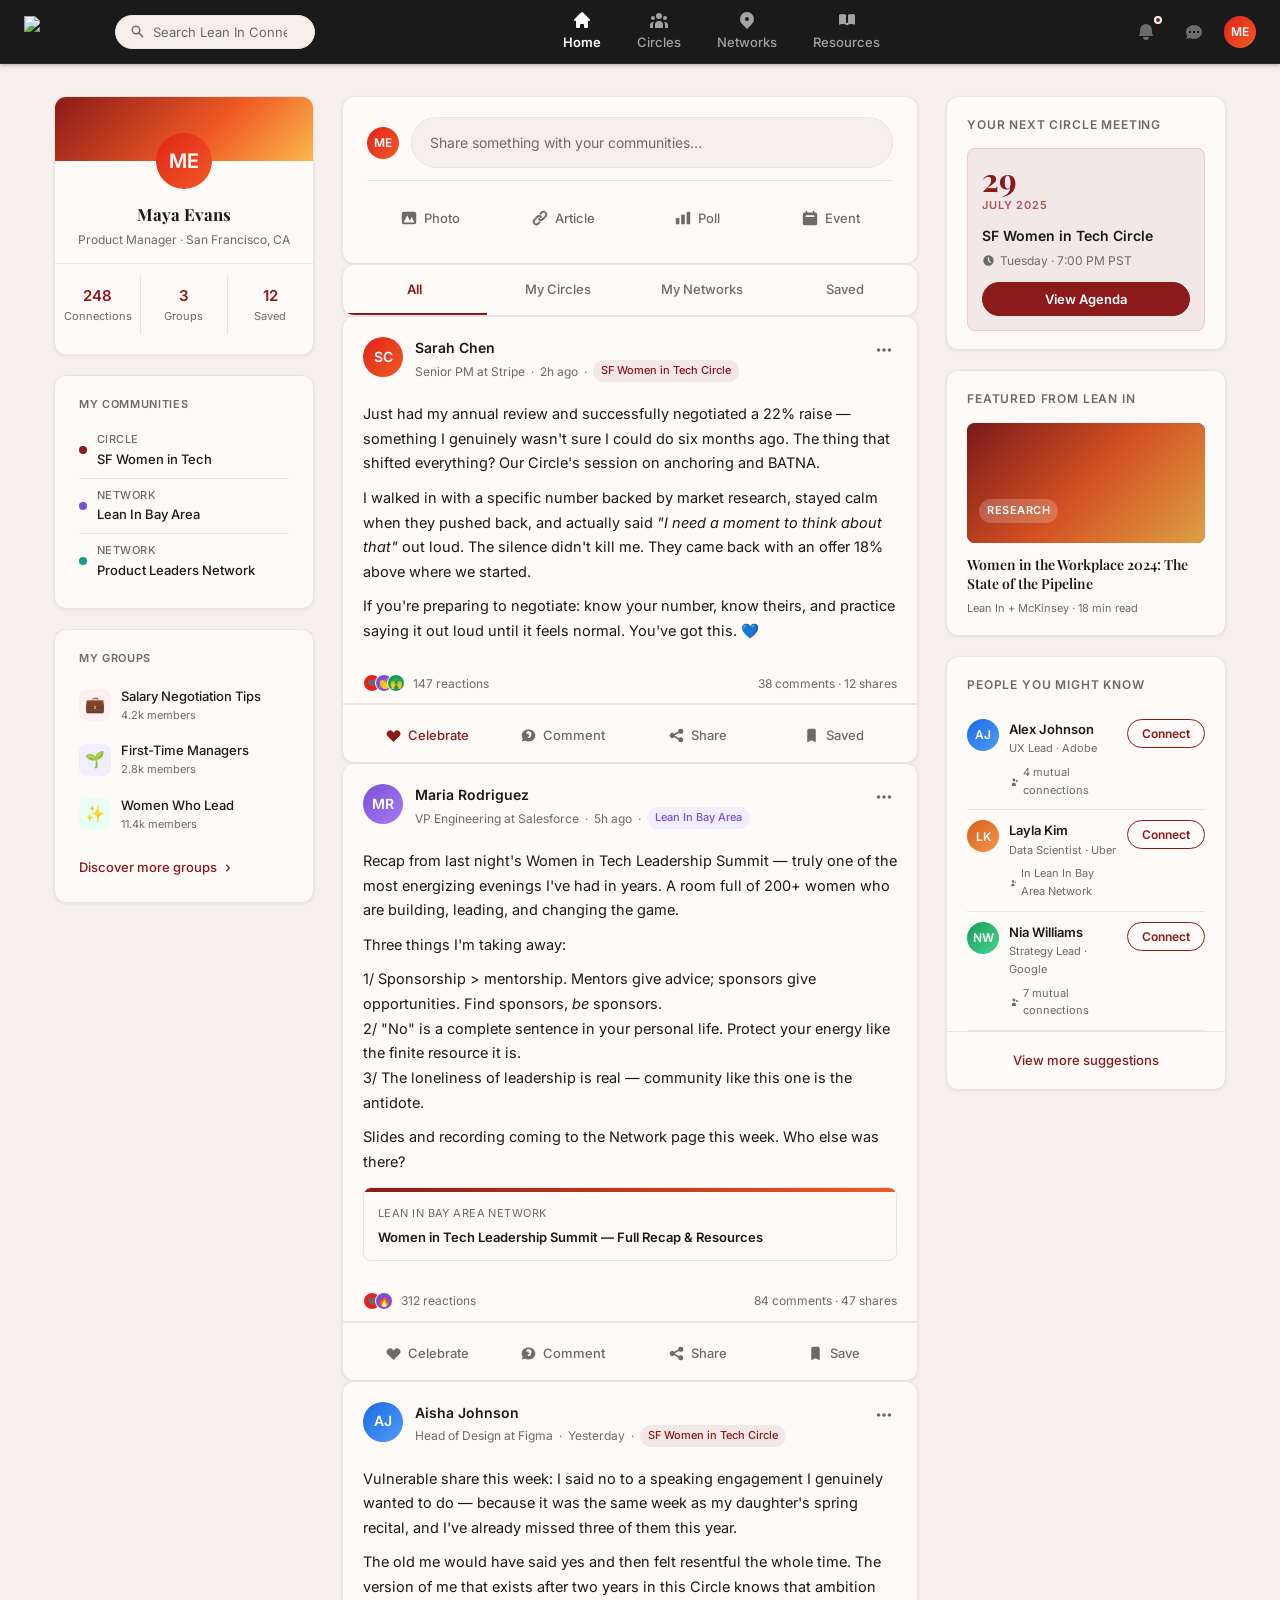
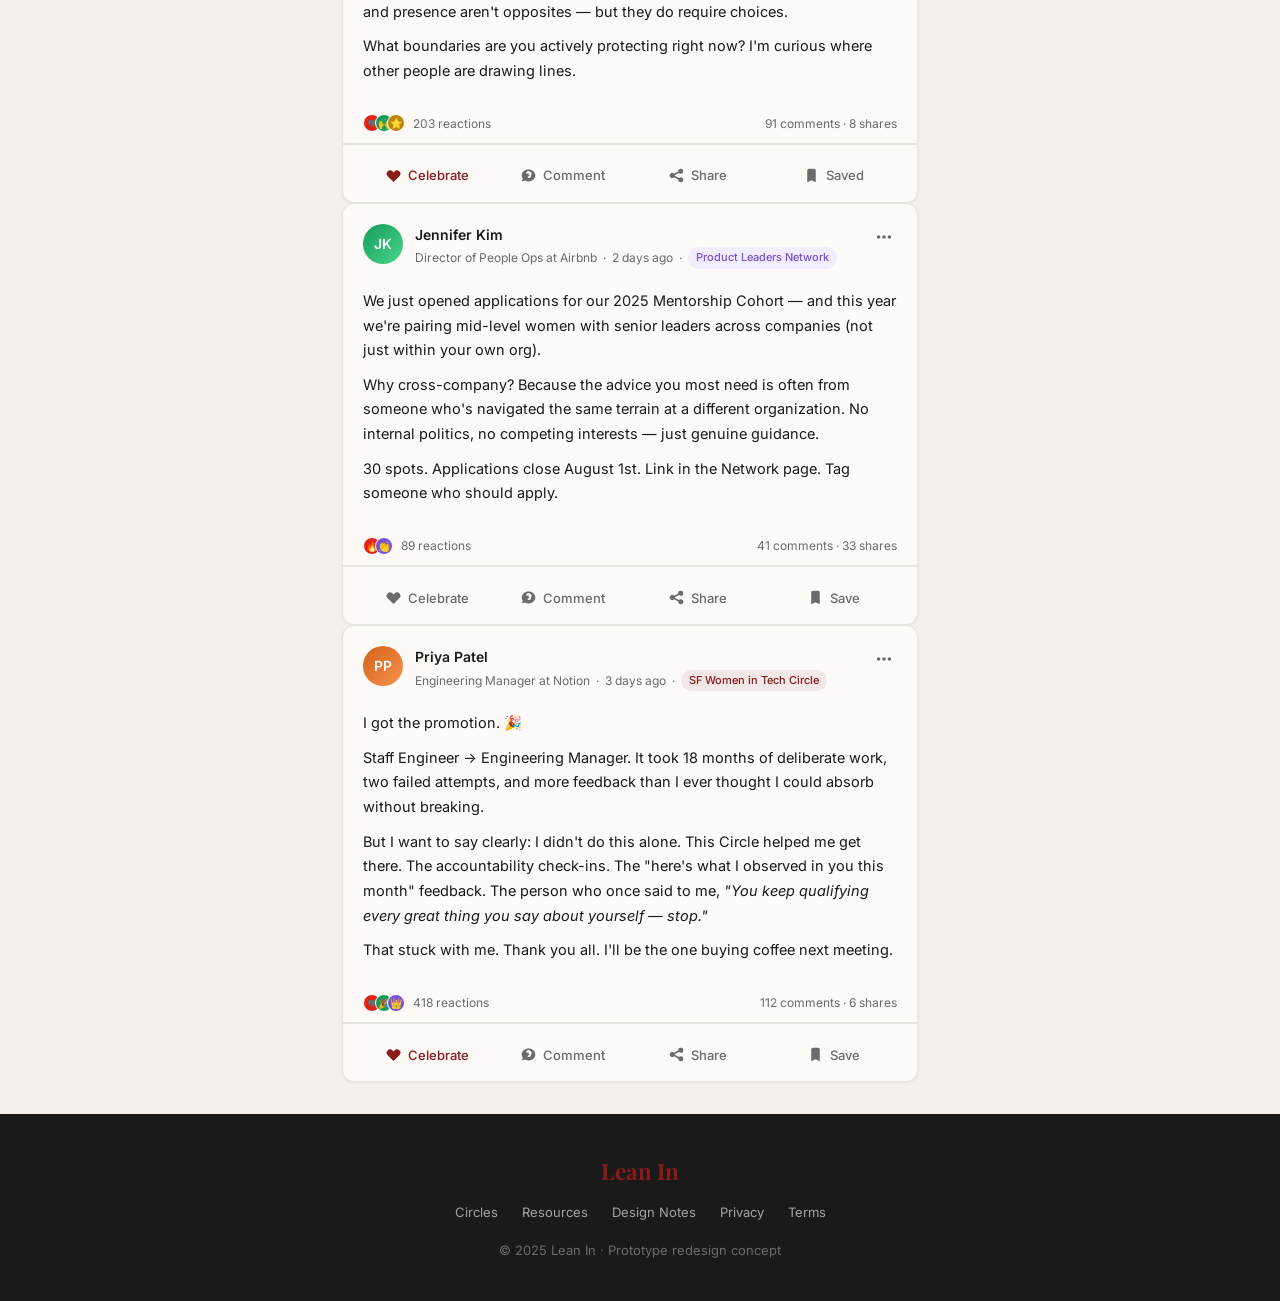
==== index.html @ f6fe740d "home feed, explore, resources, rationale pages" ====
<!DOCTYPE html>
<html lang="en">
<head>
  <meta charset="UTF-8">
  <meta name="viewport" content="width=device-width, initial-scale=1.0">
  <title>Home — Lean In Connect</title>
  <link rel="stylesheet" href="style.css">
</head>
<body>

<!-- ── Top Nav ── -->
<nav class="topnav" role="navigation" aria-label="Main navigation">
  <a href="index.html" class="nav-logo" aria-label="Lean In Connect home"><img src="logo-lean_in.png" alt="Lean In" style="height: 32px;"></a>

  <div class="nav-search" role="search">
    <svg aria-hidden="true" xmlns="http://www.w3.org/2000/svg" viewBox="0 0 20 20" fill="currentColor">
      <path fill-rule="evenodd" d="M8 4a4 4 0 100 8 4 4 0 000-8zM2 8a6 6 0 1110.89 3.476l4.817 4.817a1 1 0 01-1.414 1.414l-4.816-4.816A6 6 0 012 8z" clip-rule="evenodd"/>
    </svg>
    <input type="search" placeholder="Search Lean In Connect…" aria-label="Search">
  </div>

  <nav class="nav-links" aria-label="Primary">
    <a href="index.html" class="nav-link active" aria-current="page">
      <svg xmlns="http://www.w3.org/2000/svg" viewBox="0 0 20 20" fill="currentColor" aria-hidden="true">
        <path d="M10.707 2.293a1 1 0 00-1.414 0l-7 7a1 1 0 001.414 1.414L4 10.414V17a1 1 0 001 1h2a1 1 0 001-1v-2a1 1 0 011-1h2a1 1 0 011 1v2a1 1 0 001 1h2a1 1 0 001-1v-6.586l.293.293a1 1 0 001.414-1.414l-7-7z"/>
      </svg>
      Home
    </a>
    <a href="circles.html" class="nav-link">
      <svg xmlns="http://www.w3.org/2000/svg" viewBox="0 0 20 20" fill="currentColor" aria-hidden="true">
        <path d="M13 6a3 3 0 11-6 0 3 3 0 016 0zM18 8a2 2 0 11-4 0 2 2 0 014 0zM14 15a4 4 0 00-8 0v3h8v-3zM6 8a2 2 0 11-4 0 2 2 0 014 0zM16 18v-3a5.972 5.972 0 00-.75-2.906A3.005 3.005 0 0119 15v3h-3zM4.75 12.094A5.973 5.973 0 004 15v3H1v-3a3 3 0 013.75-2.906z"/>
      </svg>
      Circles
    </a>
    <a href="networks.html" class="nav-link">
      <svg xmlns="http://www.w3.org/2000/svg" viewBox="0 0 20 20" fill="currentColor" aria-hidden="true">
        <path fill-rule="evenodd" d="M5.05 4.05a7 7 0 119.9 9.9L10 18.9l-4.95-4.95a7 7 0 010-9.9zM10 11a2 2 0 100-4 2 2 0 000 4z" clip-rule="evenodd"/>
      </svg>
      Networks
    </a>
    <a href="resources.html" class="nav-link">
      <svg xmlns="http://www.w3.org/2000/svg" viewBox="0 0 20 20" fill="currentColor" aria-hidden="true">
        <path d="M9 4.804A7.968 7.968 0 005.5 4c-1.255 0-2.443.29-3.5.804v10A7.969 7.969 0 015.5 14c1.669 0 3.218.51 4.5 1.385A7.962 7.962 0 0114.5 14c1.255 0 2.443.29 3.5.804v-10A7.968 7.968 0 0014.5 4c-1.255 0-2.443.29-3.5.804V12a1 1 0 11-2 0V4.804z"/>
      </svg>
      Resources
    </a>
  </nav>

  <div class="nav-right">
    <button class="nav-icon-btn" aria-label="Notifications (3 unread)">
      <svg xmlns="http://www.w3.org/2000/svg" viewBox="0 0 20 20" fill="currentColor" aria-hidden="true">
        <path d="M10 2a6 6 0 00-6 6v3.586l-.707.707A1 1 0 004 14h12a1 1 0 00.707-1.707L16 11.586V8a6 6 0 00-6-6zM10 18a3 3 0 01-3-3h6a3 3 0 01-3 3z"/>
      </svg>
      <span class="nav-badge" aria-hidden="true"></span>
    </button>
    <button class="nav-icon-btn" aria-label="Messages">
      <svg xmlns="http://www.w3.org/2000/svg" viewBox="0 0 20 20" fill="currentColor" aria-hidden="true">
        <path fill-rule="evenodd" d="M18 10c0 3.866-3.582 7-8 7a8.841 8.841 0 01-4.083-.98L2 17l1.338-3.123C2.493 12.767 2 11.434 2 10c0-3.866 3.582-7 8-7s8 3.134 8 7zM7 9H5v2h2V9zm8 0h-2v2h2V9zM9 9h2v2H9V9z" clip-rule="evenodd"/>
      </svg>
    </button>
    <div class="avatar sm a-me" role="img" aria-label="Your profile">ME</div>
  </div>
</nav>

<!-- ── Page Body ── -->
<div class="page-body">
  <div class="three-col">

    <!-- ── Left Sidebar ── -->
    <aside class="sidebar-left" aria-label="Profile and community">

      <!-- Profile Card -->
      <div class="card profile-card">
        <div class="profile-cover" aria-hidden="true"></div>
        <div class="profile-info">
          <div class="avatar-wrap">
            <div class="avatar lg a-me" role="img" aria-label="Your profile photo">ME</div>
          </div>
          <div class="profile-name">Maya Evans</div>
          <div class="profile-title">Product Manager · San Francisco, CA</div>
          <div class="profile-stats">
            <a href="#" class="profile-stat">
              <span class="stat-num">248</span>
              <span class="stat-label">Connections</span>
            </a>
            <a href="#" class="profile-stat">
              <span class="stat-num">3</span>
              <span class="stat-label">Groups</span>
            </a>
            <a href="#" class="profile-stat">
              <span class="stat-num">12</span>
              <span class="stat-label">Saved</span>
            </a>
          </div>
        </div>
      </div>

      <!-- Community Memberships -->
      <div class="card">
        <div class="membership-section">
          <div class="membership-label">My Communities</div>

          <a href="circles.html" class="membership-item">
            <div class="membership-dot dot-red"></div>
            <div class="membership-item-info">
              <div class="membership-item-type">Circle</div>
              <div class="membership-item-name">SF Women in Tech</div>
            </div>
          </a>

          <a href="networks.html" class="membership-item">
            <div class="membership-dot dot-purple"></div>
            <div class="membership-item-info">
              <div class="membership-item-type">Network</div>
              <div class="membership-item-name">Lean In Bay Area</div>
            </div>
          </a>

          <a href="networks.html" class="membership-item">
            <div class="membership-dot dot-teal"></div>
            <div class="membership-item-info">
              <div class="membership-item-type">Network</div>
              <div class="membership-item-name">Product Leaders Network</div>
            </div>
          </a>
        </div>
      </div>

      <!-- My Groups -->
      <div class="card">
        <div class="groups-section">
          <div class="membership-label">My Groups</div>

          <a href="#" class="group-item">
            <div class="group-icon" style="background: #FFF0EF;">💼</div>
            <div class="group-info">
              <div class="group-name">Salary Negotiation Tips</div>
              <div class="group-count">4.2k members</div>
            </div>
          </a>

          <a href="#" class="group-item">
            <div class="group-icon" style="background: #F0EEFF;">🌱</div>
            <div class="group-info">
              <div class="group-name">First-Time Managers</div>
              <div class="group-count">2.8k members</div>
            </div>
          </a>

          <a href="#" class="group-item">
            <div class="group-icon" style="background: #E8FFF6;">✨</div>
            <div class="group-info">
              <div class="group-name">Women Who Lead</div>
              <div class="group-count">11.4k members</div>
            </div>
          </a>

          <div style="margin-top: 12px;">
            <a href="#" class="sidebar-link">
              Discover more groups
              <svg xmlns="http://www.w3.org/2000/svg" width="14" height="14" viewBox="0 0 20 20" fill="currentColor" aria-hidden="true">
                <path fill-rule="evenodd" d="M7.293 14.707a1 1 0 010-1.414L10.586 10 7.293 6.707a1 1 0 011.414-1.414l4 4a1 1 0 010 1.414l-4 4a1 1 0 01-1.414 0z" clip-rule="evenodd"/>
              </svg>
            </a>
          </div>
        </div>
      </div>

    </aside>

    <!-- ── Main Feed ── -->
    <main id="main-content" aria-label="Your feed">

      <!-- Post Composer -->
      <div class="composer" role="region" aria-label="Create a post">
        <div class="composer-row">
          <div class="avatar sm a-me" aria-hidden="true">ME</div>
          <input
            class="composer-input"
            type="text"
            placeholder="Share something with your communities…"
            aria-label="Write a post"
          >
        </div>
        <div class="composer-actions" role="toolbar" aria-label="Post options">
          <button class="composer-action" aria-label="Add photo or video">
            <svg xmlns="http://www.w3.org/2000/svg" viewBox="0 0 20 20" fill="currentColor" aria-hidden="true">
              <path fill-rule="evenodd" d="M4 3a2 2 0 00-2 2v10a2 2 0 002 2h12a2 2 0 002-2V5a2 2 0 00-2-2H4zm12 12H4l4-8 3 6 2-4 3 6z" clip-rule="evenodd"/>
            </svg>
            Photo
          </button>
          <button class="composer-action" aria-label="Add a link or article">
            <svg xmlns="http://www.w3.org/2000/svg" viewBox="0 0 20 20" fill="currentColor" aria-hidden="true">
              <path fill-rule="evenodd" d="M12.586 4.586a2 2 0 112.828 2.828l-3 3a2 2 0 01-2.828 0 1 1 0 00-1.414 1.414 4 4 0 005.656 0l3-3a4 4 0 00-5.656-5.656l-1.5 1.5a1 1 0 101.414 1.414l1.5-1.5zm-5 5a2 2 0 012.828 0 1 1 0 101.414-1.414 4 4 0 00-5.656 0l-3 3a4 4 0 105.656 5.656l1.5-1.5a1 1 0 10-1.414-1.414l-1.5 1.5a2 2 0 11-2.828-2.828l3-3z" clip-rule="evenodd"/>
            </svg>
            Article
          </button>
          <button class="composer-action" aria-label="Create a poll">
            <svg xmlns="http://www.w3.org/2000/svg" viewBox="0 0 20 20" fill="currentColor" aria-hidden="true">
              <path d="M2 11a1 1 0 011-1h2a1 1 0 011 1v5a1 1 0 01-1 1H3a1 1 0 01-1-1v-5zM8 7a1 1 0 011-1h2a1 1 0 011 1v9a1 1 0 01-1 1H9a1 1 0 01-1-1V7zM14 4a1 1 0 011-1h2a1 1 0 011 1v12a1 1 0 01-1 1h-2a1 1 0 01-1-1V4z"/>
            </svg>
            Poll
          </button>
          <button class="composer-action" aria-label="Share an event">
            <svg xmlns="http://www.w3.org/2000/svg" viewBox="0 0 20 20" fill="currentColor" aria-hidden="true">
              <path fill-rule="evenodd" d="M6 2a1 1 0 00-1 1v1H4a2 2 0 00-2 2v10a2 2 0 002 2h12a2 2 0 002-2V6a2 2 0 00-2-2h-1V3a1 1 0 10-2 0v1H7V3a1 1 0 00-1-1zm0 5a1 1 0 000 2h8a1 1 0 100-2H6z" clip-rule="evenodd"/>
            </svg>
            Event
          </button>
        </div>
      </div>

      <!-- Feed Filter Tabs -->
      <div class="feed-tabs" role="tablist" aria-label="Filter posts">
        <button class="feed-tab active" role="tab" aria-selected="true"  data-filter="all">All</button>
        <button class="feed-tab"        role="tab" aria-selected="false" data-filter="circles">My Circles</button>
        <button class="feed-tab"        role="tab" aria-selected="false" data-filter="networks">My Networks</button>
        <button class="feed-tab"        role="tab" aria-selected="false" data-filter="saved">Saved</button>
      </div>

      <!-- Post 1 — Circles, Saved -->
      <article class="post-card" data-category="circles" data-saved="true" role="article">
        <div class="post-header">
          <div class="avatar a-sc" role="img" aria-label="Sarah Chen's profile photo">SC</div>
          <div class="post-author">
            <a href="#" class="post-author-name">Sarah Chen</a>
            <div class="post-meta">
              <span>Senior PM at Stripe</span>
              <span aria-hidden="true">·</span>
              <span>2h ago</span>
              <span aria-hidden="true">·</span>
              <span class="post-badge badge-circle">SF Women in Tech Circle</span>
            </div>
          </div>
          <button class="post-more" aria-label="More options for this post">
            <svg xmlns="http://www.w3.org/2000/svg" width="18" height="18" viewBox="0 0 20 20" fill="currentColor" aria-hidden="true">
              <path d="M6 10a2 2 0 11-4 0 2 2 0 014 0zM12 10a2 2 0 11-4 0 2 2 0 014 0zM16 12a2 2 0 100-4 2 2 0 000 4z"/>
            </svg>
          </button>
        </div>

        <div class="post-body">
          <p>Just had my annual review and successfully negotiated a 22% raise — something I genuinely wasn't sure I could do six months ago. The thing that shifted everything? Our Circle's session on anchoring and BATNA.</p>
          <p>I walked in with a specific number backed by market research, stayed calm when they pushed back, and actually said <em>"I need a moment to think about that"</em> out loud. The silence didn't kill me. They came back with an offer 18% above where we started.</p>
          <p>If you're preparing to negotiate: know your number, know theirs, and practice saying it out loud until it feels normal. You've got this. 💙</p>
        </div>

        <div class="post-stats">
          <div style="display:flex; align-items:center; gap:8px;">
            <div class="like-faces" aria-hidden="true">
              <div class="like-face" style="background:#E2231A;">❤️</div>
              <div class="like-face" style="background:#7B4FD4;">👏</div>
              <div class="like-face" style="background:#169C5A;">🙌</div>
            </div>
            <span>147 reactions</span>
          </div>
          <span>38 comments · 12 shares</span>
        </div>
        <div class="post-actions" role="group" aria-label="Post actions">
          <button class="post-action liked" aria-label="Unlike this post (currently liked)">
            <svg xmlns="http://www.w3.org/2000/svg" viewBox="0 0 20 20" fill="currentColor" aria-hidden="true">
              <path fill-rule="evenodd" d="M3.172 5.172a4 4 0 015.656 0L10 6.343l1.172-1.171a4 4 0 115.656 5.656L10 17.657l-6.828-6.829a4 4 0 010-5.656z" clip-rule="evenodd"/>
            </svg>
            Celebrate
          </button>
          <button class="post-action" aria-label="Comment on this post">
            <svg xmlns="http://www.w3.org/2000/svg" viewBox="0 0 20 20" fill="currentColor" aria-hidden="true">
              <path fill-rule="evenodd" d="M18 10c0 3.866-3.582 7-8 7a8.841 8.841 0 01-4.083-.98L2 17l1.338-3.123C2.493 12.767 2 11.434 2 10c0-3.866 3.582-7 8-7s8 3.134 8 7zm-8-3a1 1 0 00-.867.5 1 1 0 11-1.731-1A3 3 0 0113 10a3 3 0 01-3 3 1 1 0 110-2 1 1 0 000-2z" clip-rule="evenodd"/>
            </svg>
            Comment
          </button>
          <button class="post-action" aria-label="Repost or share this post">
            <svg xmlns="http://www.w3.org/2000/svg" viewBox="0 0 20 20" fill="currentColor" aria-hidden="true">
              <path d="M15 8a3 3 0 10-2.977-2.63l-4.94 2.47a3 3 0 100 4.319l4.94 2.47a3 3 0 10.895-1.789l-4.94-2.47a3.027 3.027 0 000-.74l4.94-2.47C13.456 7.68 14.19 8 15 8z"/>
            </svg>
            Share
          </button>
          <button class="post-action" aria-label="Save this post">
            <svg xmlns="http://www.w3.org/2000/svg" viewBox="0 0 20 20" fill="currentColor" aria-hidden="true">
              <path d="M5 4a2 2 0 012-2h6a2 2 0 012 2v14l-5-2.5L5 18V4z"/>
            </svg>
            Saved
          </button>
        </div>
      </article>

      <!-- Post 2 — Networks -->
      <article class="post-card" data-category="networks" data-saved="false" role="article">
        <div class="post-header">
          <div class="avatar a-mr" role="img" aria-label="Maria Rodriguez's profile photo">MR</div>
          <div class="post-author">
            <a href="#" class="post-author-name">Maria Rodriguez</a>
            <div class="post-meta">
              <span>VP Engineering at Salesforce</span>
              <span aria-hidden="true">·</span>
              <span>5h ago</span>
              <span aria-hidden="true">·</span>
              <span class="post-badge badge-network">Lean In Bay Area</span>
            </div>
          </div>
          <button class="post-more" aria-label="More options">
            <svg xmlns="http://www.w3.org/2000/svg" width="18" height="18" viewBox="0 0 20 20" fill="currentColor" aria-hidden="true">
              <path d="M6 10a2 2 0 11-4 0 2 2 0 014 0zM12 10a2 2 0 11-4 0 2 2 0 014 0zM16 12a2 2 0 100-4 2 2 0 000 4z"/>
            </svg>
          </button>
        </div>

        <div class="post-body">
          <p>Recap from last night's Women in Tech Leadership Summit — truly one of the most energizing evenings I've had in years. A room full of 200+ women who are building, leading, and changing the game.</p>
          <p>Three things I'm taking away:</p>
          <p>1/ Sponsorship &gt; mentorship. Mentors give advice; sponsors give opportunities. Find sponsors, <em>be</em> sponsors.<br>
          2/ "No" is a complete sentence in your personal life. Protect your energy like the finite resource it is.<br>
          3/ The loneliness of leadership is real — community like this one is the antidote.</p>
          <p>Slides and recording coming to the Network page this week. Who else was there?</p>

          <div class="post-link-preview">
            <div class="post-link-preview-bar"></div>
            <div class="post-link-preview-content">
              <div class="post-link-preview-source">Lean In Bay Area Network</div>
              <div class="post-link-preview-title">Women in Tech Leadership Summit — Full Recap & Resources</div>
            </div>
          </div>
        </div>

        <div class="post-stats">
          <div style="display:flex; align-items:center; gap:8px;">
            <div class="like-faces" aria-hidden="true">
              <div class="like-face" style="background:#E2231A;">❤️</div>
              <div class="like-face" style="background:#7B4FD4;">🔥</div>
            </div>
            <span>312 reactions</span>
          </div>
          <span>84 comments · 47 shares</span>
        </div>
        <div class="post-actions" role="group" aria-label="Post actions">
          <button class="post-action" aria-label="React to this post">
            <svg xmlns="http://www.w3.org/2000/svg" viewBox="0 0 20 20" fill="currentColor" aria-hidden="true">
              <path fill-rule="evenodd" d="M3.172 5.172a4 4 0 015.656 0L10 6.343l1.172-1.171a4 4 0 115.656 5.656L10 17.657l-6.828-6.829a4 4 0 010-5.656z" clip-rule="evenodd"/>
            </svg>
            Celebrate
          </button>
          <button class="post-action" aria-label="Comment">
            <svg xmlns="http://www.w3.org/2000/svg" viewBox="0 0 20 20" fill="currentColor" aria-hidden="true">
              <path fill-rule="evenodd" d="M18 10c0 3.866-3.582 7-8 7a8.841 8.841 0 01-4.083-.98L2 17l1.338-3.123C2.493 12.767 2 11.434 2 10c0-3.866 3.582-7 8-7s8 3.134 8 7zm-8-3a1 1 0 00-.867.5 1 1 0 11-1.731-1A3 3 0 0113 10a3 3 0 01-3 3 1 1 0 110-2 1 1 0 000-2z" clip-rule="evenodd"/>
            </svg>
            Comment
          </button>
          <button class="post-action" aria-label="Share">
            <svg xmlns="http://www.w3.org/2000/svg" viewBox="0 0 20 20" fill="currentColor" aria-hidden="true">
              <path d="M15 8a3 3 0 10-2.977-2.63l-4.94 2.47a3 3 0 100 4.319l4.94 2.47a3 3 0 10.895-1.789l-4.94-2.47a3.027 3.027 0 000-.74l4.94-2.47C13.456 7.68 14.19 8 15 8z"/>
            </svg>
            Share
          </button>
          <button class="post-action" aria-label="Save this post">
            <svg xmlns="http://www.w3.org/2000/svg" viewBox="0 0 20 20" fill="currentColor" aria-hidden="true">
              <path fill-rule="evenodd" d="M5 4a2 2 0 012-2h6a2 2 0 012 2v14l-5-2.5L5 18V4z" clip-rule="evenodd"/>
            </svg>
            Save
          </button>
        </div>
      </article>

      <!-- Post 3 — Circles, Saved -->
      <article class="post-card" data-category="circles" data-saved="true" role="article">
        <div class="post-header">
          <div class="avatar a-aj" role="img" aria-label="Aisha Johnson's profile photo">AJ</div>
          <div class="post-author">
            <a href="#" class="post-author-name">Aisha Johnson</a>
            <div class="post-meta">
              <span>Head of Design at Figma</span>
              <span aria-hidden="true">·</span>
              <span>Yesterday</span>
              <span aria-hidden="true">·</span>
              <span class="post-badge badge-circle">SF Women in Tech Circle</span>
            </div>
          </div>
          <button class="post-more" aria-label="More options">
            <svg xmlns="http://www.w3.org/2000/svg" width="18" height="18" viewBox="0 0 20 20" fill="currentColor" aria-hidden="true">
              <path d="M6 10a2 2 0 11-4 0 2 2 0 014 0zM12 10a2 2 0 11-4 0 2 2 0 014 0zM16 12a2 2 0 100-4 2 2 0 000 4z"/>
            </svg>
          </button>
        </div>

        <div class="post-body">
          <p>Vulnerable share this week: I said no to a speaking engagement I genuinely wanted to do — because it was the same week as my daughter's spring recital, and I've already missed three of them this year.</p>
          <p>The old me would have said yes and then felt resentful the whole time. The version of me that exists after two years in this Circle knows that ambition and presence aren't opposites — but they do require choices.</p>
          <p>What boundaries are you actively protecting right now? I'm curious where other people are drawing lines.</p>
        </div>

        <div class="post-stats">
          <div style="display:flex; align-items:center; gap:8px;">
            <div class="like-faces" aria-hidden="true">
              <div class="like-face" style="background:#E2231A;">❤️</div>
              <div class="like-face" style="background:#169C5A;">🙌</div>
              <div class="like-face" style="background:#B8860B;">⭐</div>
            </div>
            <span>203 reactions</span>
          </div>
          <span>91 comments · 8 shares</span>
        </div>
        <div class="post-actions" role="group" aria-label="Post actions">
          <button class="post-action liked" aria-label="Unlike (currently liked)">
            <svg xmlns="http://www.w3.org/2000/svg" viewBox="0 0 20 20" fill="currentColor" aria-hidden="true">
              <path fill-rule="evenodd" d="M3.172 5.172a4 4 0 015.656 0L10 6.343l1.172-1.171a4 4 0 115.656 5.656L10 17.657l-6.828-6.829a4 4 0 010-5.656z" clip-rule="evenodd"/>
            </svg>
            Celebrate
          </button>
          <button class="post-action" aria-label="Comment">
            <svg xmlns="http://www.w3.org/2000/svg" viewBox="0 0 20 20" fill="currentColor" aria-hidden="true">
              <path fill-rule="evenodd" d="M18 10c0 3.866-3.582 7-8 7a8.841 8.841 0 01-4.083-.98L2 17l1.338-3.123C2.493 12.767 2 11.434 2 10c0-3.866 3.582-7 8-7s8 3.134 8 7zm-8-3a1 1 0 00-.867.5 1 1 0 11-1.731-1A3 3 0 0113 10a3 3 0 01-3 3 1 1 0 110-2 1 1 0 000-2z" clip-rule="evenodd"/>
            </svg>
            Comment
          </button>
          <button class="post-action" aria-label="Share">
            <svg xmlns="http://www.w3.org/2000/svg" viewBox="0 0 20 20" fill="currentColor" aria-hidden="true">
              <path d="M15 8a3 3 0 10-2.977-2.63l-4.94 2.47a3 3 0 100 4.319l4.94 2.47a3 3 0 10.895-1.789l-4.94-2.47a3.027 3.027 0 000-.74l4.94-2.47C13.456 7.68 14.19 8 15 8z"/>
            </svg>
            Share
          </button>
          <button class="post-action" aria-label="Save">
            <svg xmlns="http://www.w3.org/2000/svg" viewBox="0 0 20 20" fill="currentColor" aria-hidden="true">
              <path d="M5 4a2 2 0 012-2h6a2 2 0 012 2v14l-5-2.5L5 18V4z"/>
            </svg>
            Saved
          </button>
        </div>
      </article>

      <!-- Post 4 — Networks -->
      <article class="post-card" data-category="networks" data-saved="false" role="article">
        <div class="post-header">
          <div class="avatar a-jk" role="img" aria-label="Jennifer Kim's profile photo">JK</div>
          <div class="post-author">
            <a href="#" class="post-author-name">Jennifer Kim</a>
            <div class="post-meta">
              <span>Director of People Ops at Airbnb</span>
              <span aria-hidden="true">·</span>
              <span>2 days ago</span>
              <span aria-hidden="true">·</span>
              <span class="post-badge badge-network">Product Leaders Network</span>
            </div>
          </div>
          <button class="post-more" aria-label="More options">
            <svg xmlns="http://www.w3.org/2000/svg" width="18" height="18" viewBox="0 0 20 20" fill="currentColor" aria-hidden="true">
              <path d="M6 10a2 2 0 11-4 0 2 2 0 014 0zM12 10a2 2 0 11-4 0 2 2 0 014 0zM16 12a2 2 0 100-4 2 2 0 000 4z"/>
            </svg>
          </button>
        </div>

        <div class="post-body">
          <p>We just opened applications for our 2025 Mentorship Cohort — and this year we're pairing mid-level women with senior leaders across companies (not just within your own org).</p>
          <p>Why cross-company? Because the advice you most need is often from someone who's navigated the same terrain at a different organization. No internal politics, no competing interests — just genuine guidance.</p>
          <p>30 spots. Applications close August 1st. Link in the Network page. Tag someone who should apply.</p>
        </div>

        <div class="post-stats">
          <div style="display:flex; align-items:center; gap:8px;">
            <div class="like-faces" aria-hidden="true">
              <div class="like-face" style="background:#E2231A;">🔥</div>
              <div class="like-face" style="background:#7B4FD4;">👏</div>
            </div>
            <span>89 reactions</span>
          </div>
          <span>41 comments · 33 shares</span>
        </div>
        <div class="post-actions" role="group" aria-label="Post actions">
          <button class="post-action" aria-label="React">
            <svg xmlns="http://www.w3.org/2000/svg" viewBox="0 0 20 20" fill="currentColor" aria-hidden="true">
              <path fill-rule="evenodd" d="M3.172 5.172a4 4 0 015.656 0L10 6.343l1.172-1.171a4 4 0 115.656 5.656L10 17.657l-6.828-6.829a4 4 0 010-5.656z" clip-rule="evenodd"/>
            </svg>
            Celebrate
          </button>
          <button class="post-action" aria-label="Comment">
            <svg xmlns="http://www.w3.org/2000/svg" viewBox="0 0 20 20" fill="currentColor" aria-hidden="true">
              <path fill-rule="evenodd" d="M18 10c0 3.866-3.582 7-8 7a8.841 8.841 0 01-4.083-.98L2 17l1.338-3.123C2.493 12.767 2 11.434 2 10c0-3.866 3.582-7 8-7s8 3.134 8 7zm-8-3a1 1 0 00-.867.5 1 1 0 11-1.731-1A3 3 0 0113 10a3 3 0 01-3 3 1 1 0 110-2 1 1 0 000-2z" clip-rule="evenodd"/>
            </svg>
            Comment
          </button>
          <button class="post-action" aria-label="Share">
            <svg xmlns="http://www.w3.org/2000/svg" viewBox="0 0 20 20" fill="currentColor" aria-hidden="true">
              <path d="M15 8a3 3 0 10-2.977-2.63l-4.94 2.47a3 3 0 100 4.319l4.94 2.47a3 3 0 10.895-1.789l-4.94-2.47a3.027 3.027 0 000-.74l4.94-2.47C13.456 7.68 14.19 8 15 8z"/>
            </svg>
            Share
          </button>
          <button class="post-action" aria-label="Save">
            <svg xmlns="http://www.w3.org/2000/svg" viewBox="0 0 20 20" fill="currentColor" aria-hidden="true">
              <path fill-rule="evenodd" d="M5 4a2 2 0 012-2h6a2 2 0 012 2v14l-5-2.5L5 18V4z" clip-rule="evenodd"/>
            </svg>
            Save
          </button>
        </div>
      </article>

      <!-- Post 5 — Circles -->
      <article class="post-card" data-category="circles" data-saved="false" role="article">
        <div class="post-header">
          <div class="avatar a-pp" role="img" aria-label="Priya Patel's profile photo">PP</div>
          <div class="post-author">
            <a href="#" class="post-author-name">Priya Patel</a>
            <div class="post-meta">
              <span>Engineering Manager at Notion</span>
              <span aria-hidden="true">·</span>
              <span>3 days ago</span>
              <span aria-hidden="true">·</span>
              <span class="post-badge badge-circle">SF Women in Tech Circle</span>
            </div>
          </div>
          <button class="post-more" aria-label="More options">
            <svg xmlns="http://www.w3.org/2000/svg" width="18" height="18" viewBox="0 0 20 20" fill="currentColor" aria-hidden="true">
              <path d="M6 10a2 2 0 11-4 0 2 2 0 014 0zM12 10a2 2 0 11-4 0 2 2 0 014 0zM16 12a2 2 0 100-4 2 2 0 000 4z"/>
            </svg>
          </button>
        </div>

        <div class="post-body">
          <p>I got the promotion. 🎉</p>
          <p>Staff Engineer → Engineering Manager. It took 18 months of deliberate work, two failed attempts, and more feedback than I ever thought I could absorb without breaking.</p>
          <p>But I want to say clearly: I didn't do this alone. This Circle helped me get there. The accountability check-ins. The "here's what I observed in you this month" feedback. The person who once said to me, <em>"You keep qualifying every great thing you say about yourself — stop."</em></p>
          <p>That stuck with me. Thank you all. I'll be the one buying coffee next meeting.</p>
        </div>

        <div class="post-stats">
          <div style="display:flex; align-items:center; gap:8px;">
            <div class="like-faces" aria-hidden="true">
              <div class="like-face" style="background:#E2231A;">❤️</div>
              <div class="like-face" style="background:#169C5A;">🎉</div>
              <div class="like-face" style="background:#7B4FD4;">👑</div>
            </div>
            <span>418 reactions</span>
          </div>
          <span>112 comments · 6 shares</span>
        </div>
        <div class="post-actions" role="group" aria-label="Post actions">
          <button class="post-action liked" aria-label="Unlike (currently liked)">
            <svg xmlns="http://www.w3.org/2000/svg" viewBox="0 0 20 20" fill="currentColor" aria-hidden="true">
              <path fill-rule="evenodd" d="M3.172 5.172a4 4 0 015.656 0L10 6.343l1.172-1.171a4 4 0 115.656 5.656L10 17.657l-6.828-6.829a4 4 0 010-5.656z" clip-rule="evenodd"/>
            </svg>
            Celebrate
          </button>
          <button class="post-action" aria-label="Comment">
            <svg xmlns="http://www.w3.org/2000/svg" viewBox="0 0 20 20" fill="currentColor" aria-hidden="true">
              <path fill-rule="evenodd" d="M18 10c0 3.866-3.582 7-8 7a8.841 8.841 0 01-4.083-.98L2 17l1.338-3.123C2.493 12.767 2 11.434 2 10c0-3.866 3.582-7 8-7s8 3.134 8 7zm-8-3a1 1 0 00-.867.5 1 1 0 11-1.731-1A3 3 0 0113 10a3 3 0 01-3 3 1 1 0 110-2 1 1 0 000-2z" clip-rule="evenodd"/>
            </svg>
            Comment
          </button>
          <button class="post-action" aria-label="Share">
            <svg xmlns="http://www.w3.org/2000/svg" viewBox="0 0 20 20" fill="currentColor" aria-hidden="true">
              <path d="M15 8a3 3 0 10-2.977-2.63l-4.94 2.47a3 3 0 100 4.319l4.94 2.47a3 3 0 10.895-1.789l-4.94-2.47a3.027 3.027 0 000-.74l4.94-2.47C13.456 7.68 14.19 8 15 8z"/>
            </svg>
            Share
          </button>
          <button class="post-action" aria-label="Save">
            <svg xmlns="http://www.w3.org/2000/svg" viewBox="0 0 20 20" fill="currentColor" aria-hidden="true">
              <path fill-rule="evenodd" d="M5 4a2 2 0 012-2h6a2 2 0 012 2v14l-5-2.5L5 18V4z" clip-rule="evenodd"/>
            </svg>
            Save
          </button>
        </div>
      </article>

    </main>

    <!-- ── Right Sidebar ── -->
    <aside class="sidebar-right" aria-label="Upcoming events and recommendations">

      <!-- Upcoming Meeting -->
      <div class="card">
        <div class="upcoming-meeting">
          <div class="section-title">Your Next Circle Meeting</div>
          <div class="meeting-card">
            <div class="meeting-day" aria-label="Day: 29">29</div>
            <div class="meeting-month">July 2025</div>
            <div class="meeting-name">SF Women in Tech Circle</div>
            <div class="meeting-time">
              <svg xmlns="http://www.w3.org/2000/svg" width="13" height="13" viewBox="0 0 20 20" fill="currentColor" aria-hidden="true">
                <path fill-rule="evenodd" d="M10 18a8 8 0 100-16 8 8 0 000 16zm1-12a1 1 0 10-2 0v4a1 1 0 00.293.707l2.828 2.829a1 1 0 101.415-1.415L11 9.586V6z" clip-rule="evenodd"/>
              </svg>
              Tuesday · 7:00 PM PST
            </div>
            <button class="btn-sm btn-primary" style="width:100%;">View Agenda</button>
          </div>
        </div>
      </div>

      <!-- Featured Article -->
      <div class="card">
        <div class="featured-article">
          <div class="section-title">Featured from Lean In</div>
          <div class="article-img" aria-hidden="true">
            <div class="article-img-label">
              <div class="article-tag">Research</div>
            </div>
          </div>
          <a href="resources.html" class="article-title">
            Women in the Workplace 2024: The State of the Pipeline
          </a>
          <div class="article-source">Lean In + McKinsey · 18 min read</div>
        </div>
      </div>

      <!-- People You Might Know -->
      <div class="card">
        <div class="people-section">
          <div class="section-title">People You Might Know</div>

          <div class="person-item">
            <div class="avatar sm a-aj" aria-label="Alex Johnson's photo">AJ</div>
            <div class="person-info">
              <span class="person-name">Alex Johnson</span>
              <span class="person-title">UX Lead · Adobe</span>
              <span class="person-mutual">
                <svg xmlns="http://www.w3.org/2000/svg" width="12" height="12" viewBox="0 0 20 20" fill="currentColor" aria-hidden="true">
                  <path d="M13 6a3 3 0 11-6 0 3 3 0 016 0zM18 8a2 2 0 11-4 0 2 2 0 014 0zM14 15a4 4 0 00-8 0v3h8v-3z"/>
                </svg>
                4 mutual connections
              </span>
            </div>
            <button class="btn-sm btn-outline" style="flex-shrink:0; padding: 6px 14px; font-size:12px;">Connect</button>
          </div>

          <div class="person-item">
            <div class="avatar sm" style="background: linear-gradient(135deg,#D4601A,#F8944F);" aria-label="Layla Kim's photo">LK</div>
            <div class="person-info">
              <span class="person-name">Layla Kim</span>
              <span class="person-title">Data Scientist · Uber</span>
              <span class="person-mutual">
                <svg xmlns="http://www.w3.org/2000/svg" width="12" height="12" viewBox="0 0 20 20" fill="currentColor" aria-hidden="true">
                  <path d="M13 6a3 3 0 11-6 0 3 3 0 016 0zM18 8a2 2 0 11-4 0 2 2 0 014 0zM14 15a4 4 0 00-8 0v3h8v-3z"/>
                </svg>
                In Lean In Bay Area Network
              </span>
            </div>
            <button class="btn-sm btn-outline" style="flex-shrink:0; padding: 6px 14px; font-size:12px;">Connect</button>
          </div>

          <div class="person-item">
            <div class="avatar sm" style="background: linear-gradient(135deg,#169C5A,#47D68C);" aria-label="Nia Williams's photo">NW</div>
            <div class="person-info">
              <span class="person-name">Nia Williams</span>
              <span class="person-title">Strategy Lead · Google</span>
              <span class="person-mutual">
                <svg xmlns="http://www.w3.org/2000/svg" width="12" height="12" viewBox="0 0 20 20" fill="currentColor" aria-hidden="true">
                  <path d="M13 6a3 3 0 11-6 0 3 3 0 016 0zM18 8a2 2 0 11-4 0 2 2 0 014 0zM14 15a4 4 0 00-8 0v3h8v-3z"/>
                </svg>
                7 mutual connections
              </span>
            </div>
            <button class="btn-sm btn-outline" style="flex-shrink:0; padding: 6px 14px; font-size:12px;">Connect</button>
          </div>

          <div class="card-footer" style="margin: 0 -20px -18px; padding: 14px 20px;">
            <a href="#" class="sidebar-link">View more suggestions</a>
          </div>
        </div>
      </div>

    </aside>

  </div>
</div>

<!-- ── Footer ── -->
<footer class="site-footer" role="contentinfo">
  <div class="footer-logo">Lean In</div>
  <div class="footer-links">
    <a href="circles.html">Circles</a>
    <a href="resources.html">Resources</a>
    <a href="rationale.html">Design Notes</a>
    <a href="#">Privacy</a>
    <a href="#">Terms</a>
  </div>
  <p>© 2025 Lean In · Prototype redesign concept</p>
</footer>

<script>
  // Feed tab filtering
  const tabs = document.querySelectorAll('.feed-tab');
  const posts = document.querySelectorAll('.post-card');

  tabs.forEach(tab => {
    tab.addEventListener('click', () => {
      tabs.forEach(t => {
        t.classList.remove('active');
        t.setAttribute('aria-selected', 'false');
      });
      tab.classList.add('active');
      tab.setAttribute('aria-selected', 'true');

      const filter = tab.dataset.filter;

      let visibleCount = 0;
      posts.forEach(post => {
        let show = false;
        if (filter === 'all') {
          show = true;
        } else if (filter === 'saved') {
          show = post.dataset.saved === 'true';
        } else {
          show = post.dataset.category === filter;
        }
        post.style.display = show ? '' : 'none';
        if (show) visibleCount++;
      });

      // Show empty state if no posts match
      const existing = document.querySelector('.empty-state-msg');
      if (existing) existing.remove();
      if (visibleCount === 0) {
        const feed = document.querySelector('#main-content');
        const empty = document.createElement('div');
        empty.className = 'empty-state empty-state-msg card';
        empty.innerHTML = '<div class="empty-icon">💭</div><p>No posts here yet — check back soon or switch tabs.</p>';
        feed.appendChild(empty);
      }
    });
  });

  // Like button toggle
  document.querySelectorAll('.post-action').forEach(btn => {
    if (btn.textContent.trim().startsWith('Celebrate')) {
      btn.addEventListener('click', () => {
        btn.classList.toggle('liked');
        btn.setAttribute('aria-label',
          btn.classList.contains('liked')
            ? 'Unlike (currently liked)'
            : 'React to this post'
        );
      });
    }
  });
</script>

</body>
</html>
---- style.css ----
@import url('https://fonts.googleapis.com/css2?family=Playfair+Display:ital,wght@0,400;0,600;0,700;1,400&family=Inter:wght@300;400;500;600&display=swap');

/* ── Variables ── */
:root {
  --red:        #8B1A1A;
  --red-hover:  #6B1414;
  --red-light:  #F2E8E8;
  --bg:         #F5F0EB;
  --white:      #FFFFFF;
  --text:       #1A1A1A;
  --gray:       #6B6B6B;
  --border:     #E8E4E0;
  --border-mid: #D4CEC9;

  --shadow-sm:  0 1px 3px rgba(26,26,26,0.07);
  --shadow-md:  0 4px 16px rgba(26,26,26,0.09);
  --shadow-lg:  0 8px 32px rgba(26,26,26,0.11);

  --radius:     12px;
  --radius-sm:  8px;
  --radius-pill:100px;

  --font-serif: 'Playfair Display', Georgia, 'Times New Roman', serif;
  --font-sans:  'Inter', system-ui, -apple-system, sans-serif;

  --nav-h:      64px;
  --sidebar-w:  260px;
  --right-w:    280px;
}

/* ── Reset ── */
*, *::before, *::after { box-sizing: border-box; margin: 0; padding: 0; }
html { scroll-behavior: smooth; background: var(--bg); }

body {
  font-family: var(--font-sans);
  background: var(--bg);
  color: var(--text);
  font-size: 15px;
  line-height: 1.6;
  min-height: 100vh;
}

img { display: block; max-width: 100%; }
a { color: inherit; text-decoration: none; }
button { cursor: pointer; font-family: inherit; border: none; background: none; }
ul { list-style: none; }

/* ── Typography ── */
h1, h2, h3, h4 { font-family: var(--font-serif); line-height: 1.25; color: var(--text); }
h1 { font-size: 2rem; font-weight: 700; }
h2 { font-size: 1.5rem; font-weight: 600; }
h3 { font-size: 1.15rem; font-weight: 600; }
h4 { font-size: 1rem; font-weight: 600; }

p { color: var(--gray); line-height: 1.7; }

/* ── Top Navigation ── */
.topnav {
  position: fixed;
  top: 0; left: 0; right: 0;
  height: var(--nav-h);
  background: #1A1A1A;
  border-bottom: 1px solid #2A2A2A;
  display: flex;
  align-items: center;
  padding: 0 24px;
  gap: 24px;
  z-index: 100;
  box-shadow: 0 1px 4px rgba(0,0,0,0.3);
}

.nav-logo {
  display: flex;
  align-items: center;
  white-space: nowrap;
  flex-shrink: 0;
  text-decoration: none;
}
.nav-logo img { display: block; }

.nav-links {
  display: flex;
  align-items: center;
  gap: 4px;
  flex: 1;
  justify-content: center;
}

.nav-link {
  display: flex;
  flex-direction: column;
  align-items: center;
  gap: 2px;
  padding: 8px 16px;
  border-radius: var(--radius-sm);
  color: rgba(255,255,255,0.6);
  font-size: 13px;
  font-weight: 500;
  transition: color 0.15s, background 0.15s;
  text-decoration: none;
}

.nav-link svg { width: 20px; height: 20px; }

.nav-link:hover { color: #ffffff; background: rgba(255,255,255,0.08); }
.nav-link.active { color: #ffffff; font-weight: 600; }

.nav-right {
  display: flex;
  align-items: center;
  gap: 12px;
  flex-shrink: 0;
}

.nav-search {
  display: flex;
  align-items: center;
  gap: 8px;
  background: var(--bg);
  border: 1px solid var(--border);
  border-radius: var(--radius-pill);
  padding: 8px 14px;
  font-size: 13px;
  color: var(--gray);
  width: 200px;
  transition: border-color 0.15s;
}
.nav-search:focus-within { border-color: var(--red); }
.nav-search input { background: none; border: none; outline: none; width: 100%; font-family: inherit; font-size: 13px; color: var(--text); }
.nav-search input::placeholder { color: var(--gray); }
.nav-search svg { width: 15px; height: 15px; flex-shrink: 0; }

.nav-icon-btn {
  width: 36px; height: 36px;
  border-radius: 50%;
  display: flex; align-items: center; justify-content: center;
  color: var(--gray);
  transition: background 0.15s, color 0.15s;
  position: relative;
}
.nav-icon-btn:hover { background: var(--bg); color: var(--text); }
.nav-icon-btn svg { width: 20px; height: 20px; }
.nav-badge {
  position: absolute;
  top: 2px; right: 2px;
  width: 8px; height: 8px;
  background: var(--red);
  border-radius: 50%;
  border: 2px solid var(--white);
}

/* ── Avatar ── */
.avatar {
  width: 40px; height: 40px;
  border-radius: 50%;
  background: linear-gradient(135deg, var(--red) 0%, #F05A24 100%);
  color: var(--white);
  display: flex; align-items: center; justify-content: center;
  font-weight: 600;
  font-size: 14px;
  flex-shrink: 0;
  font-family: var(--font-sans);
}
.avatar.sm { width: 32px; height: 32px; font-size: 12px; }
.avatar.lg { width: 56px; height: 56px; font-size: 20px; }
.avatar.xl { width: 72px; height: 72px; font-size: 26px; }

.avatar.a-sc { background: linear-gradient(135deg, #E2231A, #F05A24); }
.avatar.a-mr { background: linear-gradient(135deg, #7B4FD4, #A67BF8); }
.avatar.a-aj { background: linear-gradient(135deg, #1A6BE2, #4F9BF8); }
.avatar.a-jk { background: linear-gradient(135deg, #169C5A, #47D68C); }
.avatar.a-pp { background: linear-gradient(135deg, #D4601A, #F8944F); }
.avatar.a-me { background: linear-gradient(135deg, #E2231A, #F05A24); }

/* ── Page Layout ── */
.page-body { padding-top: var(--nav-h); min-height: 100vh; }

.three-col {
  max-width: 1220px;
  margin: 0 auto;
  padding: 32px 24px;
  display: grid;
  grid-template-columns: var(--sidebar-w) 1fr var(--right-w);
  gap: 28px;
  align-items: start;
}

/* ── Sidebar Shared ── */
.sidebar-left, .sidebar-right {
  display: flex;
  flex-direction: column;
  gap: 20px;
}

/* ── Card ── */
.card {
  background: #FDFAF7;
  border: 1px solid var(--border);
  border-radius: var(--radius);
  overflow: hidden;
  box-shadow: var(--shadow-sm);
}

.card-section {
  padding: 24px;
  border-bottom: 1px solid var(--border);
}
.card-section:last-child { border-bottom: none; }

.card-header {
  padding: 18px 24px;
  border-bottom: 1px solid var(--border);
}
.card-body { padding: 24px; }
.card-footer {
  padding: 16px 24px;
  border-top: 1px solid var(--border);
  display: flex;
  align-items: center;
  justify-content: center;
}

/* ── Left Sidebar: Profile Card ── */
.profile-card .profile-cover {
  height: 64px;
  background: linear-gradient(135deg, var(--red) 0%, #F05A24 60%, #FAB84C 100%);
}

.profile-card .profile-info {
  padding: 0 20px 20px;
  text-align: center;
}

.profile-card .avatar-wrap {
  margin: -28px auto 12px;
  width: 56px;
}

.profile-card .profile-name {
  font-family: var(--font-serif);
  font-size: 1.05rem;
  font-weight: 700;
  color: var(--text);
  margin-bottom: 2px;
}

.profile-card .profile-title {
  font-size: 12px;
  color: var(--gray);
  margin-bottom: 14px;
}

.profile-card .profile-stats {
  display: flex;
  justify-content: center;
  gap: 0;
  border-top: 1px solid var(--border);
  margin: 0 -20px;
  padding: 12px 0 0;
}

.profile-stat {
  flex: 1;
  text-align: center;
  padding: 8px 4px;
  border-right: 1px solid var(--border);
  cursor: pointer;
  transition: background 0.15s;
  text-decoration: none;
}
.profile-stat:last-child { border-right: none; }
.profile-stat:hover { background: var(--bg); }
.profile-stat .stat-num {
  font-size: 15px;
  font-weight: 600;
  color: var(--red);
  display: block;
}
.profile-stat .stat-label {
  font-size: 11px;
  color: var(--gray);
  display: block;
}

/* ── Community Membership ── */
.membership-section { padding: 20px 24px; }
.membership-label {
  font-size: 11px;
  font-weight: 600;
  text-transform: uppercase;
  letter-spacing: 0.06em;
  color: var(--gray);
  margin-bottom: 10px;
}

.membership-item {
  display: flex;
  align-items: center;
  gap: 10px;
  padding: 8px 0;
  border-bottom: 1px solid var(--border);
  text-decoration: none;
  transition: opacity 0.15s;
}
.membership-item:last-child { border-bottom: none; }
.membership-item:hover { opacity: 0.75; }

.membership-dot {
  width: 8px; height: 8px;
  border-radius: 50%;
  flex-shrink: 0;
}
.dot-red { background: var(--red); }
.dot-purple { background: #7B4FD4; }
.dot-teal { background: #169C8A; }

.membership-item-info {}
.membership-item-type {
  font-size: 11px;
  color: var(--gray);
  text-transform: uppercase;
  letter-spacing: 0.04em;
  font-weight: 500;
}
.membership-item-name {
  font-size: 13px;
  font-weight: 500;
  color: var(--text);
}

/* ── My Groups ── */
.groups-section { padding: 20px 24px; }

.group-item {
  display: flex;
  align-items: center;
  gap: 10px;
  padding: 8px 0;
  cursor: pointer;
  border-radius: var(--radius-sm);
  transition: background 0.15s;
  text-decoration: none;
}
.group-item:hover { background: var(--bg); margin: 0 -8px; padding: 8px 8px; }

.group-icon {
  width: 32px; height: 32px;
  border-radius: var(--radius-sm);
  display: flex; align-items: center; justify-content: center;
  font-size: 16px;
  flex-shrink: 0;
}

.group-info { min-width: 0; }
.group-name {
  font-size: 13px;
  font-weight: 500;
  color: var(--text);
  white-space: nowrap;
  overflow: hidden;
  text-overflow: ellipsis;
}
.group-count {
  font-size: 11px;
  color: var(--gray);
}

.sidebar-link {
  font-size: 13px;
  color: var(--red);
  font-weight: 500;
  display: inline-flex;
  align-items: center;
  gap: 4px;
  padding: 4px 0;
  transition: opacity 0.15s;
}
.sidebar-link:hover { opacity: 0.8; }

/* ── Main Feed ── */
.feed { display: flex; flex-direction: column; gap: 24px; min-width: 0; }

/* ── Post Composer ── */
.composer {
  background: #FDFAF7;
  border: 1px solid var(--border);
  border-radius: var(--radius);
  padding: 20px 24px;
  box-shadow: var(--shadow-sm);
}

.composer-row {
  display: flex;
  align-items: center;
  gap: 12px;
  margin-bottom: 12px;
}

.composer-input {
  flex: 1;
  background: var(--bg);
  border: 1.5px solid var(--border);
  border-radius: var(--radius-pill);
  padding: 16px 18px;
  font-family: var(--font-sans);
  font-size: 14px;
  color: var(--text);
  outline: none;
  transition: border-color 0.15s, box-shadow 0.15s;
  cursor: text;
}
.composer-input:focus {
  border-color: var(--red);
  box-shadow: 0 0 0 3px rgba(226,35,26,0.08);
}
.composer-input::placeholder { color: var(--gray); }

.composer-actions {
  display: flex;
  gap: 8px;
  border-top: 1px solid var(--border);
  padding: 16px 0 4px;
}

.composer-action {
  display: flex;
  align-items: center;
  gap: 6px;
  padding: 12px 8px;
  border-radius: var(--radius-sm);
  font-size: 13px;
  font-weight: 500;
  color: var(--gray);
  transition: background 0.15s, color 0.15s;
  flex: 1;
  justify-content: center;
}
.composer-action:hover { background: var(--bg); color: var(--text); }
.composer-action svg { width: 18px; height: 18px; }

/* ── Feed Tabs ── */
.feed-tabs {
  background: #FDFAF7;
  border: 1px solid var(--border);
  border-radius: var(--radius);
  display: flex;
  overflow: hidden;
  box-shadow: var(--shadow-sm);
}

.feed-tab {
  flex: 1;
  padding: 16px 8px;
  text-align: center;
  font-size: 13px;
  font-weight: 500;
  color: var(--gray);
  border-bottom: 2px solid transparent;
  transition: color 0.15s, background 0.15s, border-color 0.15s;
  cursor: pointer;
  border-radius: 0;
}
.feed-tab:hover { color: var(--text); background: var(--bg); }
.feed-tab.active { color: var(--red); border-bottom-color: var(--red); font-weight: 600; }

/* ── Post Card ── */
.post-card {
  background: #FDFAF7;
  border: 1px solid var(--border);
  border-radius: var(--radius);
  box-shadow: var(--shadow-sm);
  transition: box-shadow 0.2s, transform 0.2s;
}
.post-card:hover { box-shadow: var(--shadow-md); }

.post-header {
  display: flex;
  align-items: flex-start;
  gap: 12px;
  padding: 20px 20px 0;
}

.post-author { flex: 1; min-width: 0; }
.post-author-name {
  font-weight: 600;
  font-size: 14px;
  color: var(--text);
  display: block;
  margin-bottom: 1px;
}
.post-author-name:hover { color: var(--red); }

.post-meta {
  font-size: 12px;
  color: var(--gray);
  display: flex;
  align-items: center;
  gap: 6px;
}

.post-badge {
  display: inline-flex;
  align-items: center;
  gap: 4px;
  padding: 2px 8px;
  border-radius: var(--radius-pill);
  font-size: 11px;
  font-weight: 500;
}
.badge-circle { background: var(--red-light); color: var(--red); }
.badge-network { background: #F0EEFF; color: #7B4FD4; }

.post-more {
  color: var(--gray);
  padding: 4px;
  border-radius: var(--radius-sm);
  transition: background 0.15s;
}
.post-more:hover { background: var(--bg); }

.post-body {
  padding: 20px 20px 20px;
  font-size: 14.5px;
  line-height: 1.7;
  color: var(--text);
}

.post-body p { color: var(--text); margin-bottom: 10px; }
.post-body p:last-child { margin-bottom: 0; }

.post-link-preview {
  border: 1px solid var(--border);
  border-radius: var(--radius-sm);
  overflow: hidden;
  margin-top: 12px;
}
.post-link-preview-bar {
  height: 4px;
  background: linear-gradient(90deg, var(--red), #F05A24);
}
.post-link-preview-content { padding: 12px 14px; }
.post-link-preview-source { font-size: 11px; color: var(--gray); text-transform: uppercase; letter-spacing: 0.04em; margin-bottom: 4px; }
.post-link-preview-title { font-size: 13px; font-weight: 600; color: var(--text); }

.post-actions {
  display: flex;
  border-top: 1px solid var(--border);
  padding: 12px 16px 8px;
}

.post-action {
  display: flex;
  align-items: center;
  gap: 6px;
  padding: 10px 12px;
  border-radius: var(--radius-sm);
  font-size: 13px;
  color: var(--gray);
  font-weight: 500;
  flex: 1;
  justify-content: center;
  transition: color 0.15s, background 0.15s;
}
.post-action:hover { background: var(--bg); color: var(--text); }
.post-action.liked { color: var(--red); }
.post-action svg { width: 17px; height: 17px; }

.post-stats {
  display: flex;
  align-items: center;
  justify-content: space-between;
  padding: 10px 20px;
  border-bottom: 1px solid var(--border);
  font-size: 12px;
  color: var(--gray);
}

.like-faces {
  display: flex;
  align-items: center;
}
.like-face {
  width: 18px; height: 18px;
  border-radius: 50%;
  border: 1.5px solid var(--white);
  margin-left: -6px;
  font-size: 10px;
  display: flex; align-items: center; justify-content: center;
}
.like-face:first-child { margin-left: 0; }

/* ── Right Sidebar ── */
.upcoming-meeting { padding: 18px 20px; }
.section-title {
  font-size: 12px;
  font-weight: 600;
  text-transform: uppercase;
  letter-spacing: 0.07em;
  color: var(--gray);
  margin-bottom: 14px;
}

.meeting-card {
  background: var(--red-light);
  border: 1px solid rgba(226,35,26,0.15);
  border-radius: var(--radius-sm);
  padding: 14px;
}
.meeting-day {
  font-family: var(--font-serif);
  font-size: 2rem;
  font-weight: 700;
  color: var(--red);
  line-height: 1;
  margin-bottom: 2px;
}
.meeting-month {
  font-size: 11px;
  font-weight: 600;
  text-transform: uppercase;
  letter-spacing: 0.08em;
  color: var(--red);
  opacity: 0.7;
  margin-bottom: 10px;
}
.meeting-name {
  font-weight: 600;
  font-size: 14px;
  color: var(--text);
  margin-bottom: 4px;
}
.meeting-time {
  font-size: 12px;
  color: var(--gray);
  display: flex;
  align-items: center;
  gap: 5px;
  margin-bottom: 12px;
}
.btn-sm {
  display: inline-flex;
  align-items: center;
  justify-content: center;
  padding: 8px 16px;
  border-radius: var(--radius-pill);
  font-size: 13px;
  font-weight: 600;
  transition: all 0.15s;
  font-family: var(--font-sans);
}
.btn-primary {
  background: var(--red);
  color: var(--white);
  border: 1.5px solid var(--red);
}
.btn-primary:hover { background: var(--red-hover); border-color: var(--red-hover); }

.btn-outline {
  background: transparent;
  color: var(--red);
  border: 1.5px solid var(--red);
}
.btn-outline:hover { background: var(--red-light); }

.btn-ghost {
  background: transparent;
  color: var(--text);
  border: 1.5px solid var(--border);
}
.btn-ghost:hover { background: var(--bg); border-color: var(--border-mid); }

.btn-lg {
  padding: 12px 28px;
  font-size: 15px;
  border-radius: var(--radius-pill);
  font-weight: 600;
}

/* ── Featured Article ── */
.featured-article { padding: 18px 20px; }
.article-img {
  height: 120px;
  background: linear-gradient(135deg, #1A1A1A 0%, #3A1A1A 100%);
  border-radius: var(--radius-sm);
  margin-bottom: 12px;
  display: flex;
  align-items: flex-end;
  padding: 12px;
  position: relative;
  overflow: hidden;
}
.article-img::before {
  content: '';
  position: absolute;
  inset: 0;
  background: linear-gradient(135deg, var(--red) 0%, #F05A24 50%, #FAB84C 100%);
  opacity: 0.85;
}
.article-img-label {
  position: relative;
  font-size: 11px;
  font-weight: 700;
  text-transform: uppercase;
  letter-spacing: 0.1em;
  color: rgba(255,255,255,0.85);
}
.article-tag {
  display: inline-block;
  background: rgba(255,255,255,0.2);
  color: white;
  font-size: 11px;
  font-weight: 600;
  padding: 3px 8px;
  border-radius: var(--radius-pill);
  margin-bottom: 8px;
  text-transform: uppercase;
  letter-spacing: 0.05em;
}
.article-title {
  font-family: var(--font-serif);
  font-size: 14px;
  font-weight: 600;
  color: var(--text);
  line-height: 1.4;
  margin-bottom: 6px;
  display: block;
  text-decoration: none;
}
.article-title:hover { color: var(--red); }
.article-source {
  font-size: 11px;
  color: var(--gray);
}

/* ── People You Might Know ── */
.people-section { padding: 18px 20px; }
.person-item {
  display: flex;
  align-items: flex-start;
  gap: 10px;
  padding: 10px 0;
  border-bottom: 1px solid var(--border);
}
.person-item:last-of-type { border-bottom: none; margin-bottom: 4px; }
.person-info { flex: 1; min-width: 0; }
.person-name {
  font-size: 13px;
  font-weight: 600;
  color: var(--text);
  display: block;
  margin-bottom: 1px;
}
.person-title {
  font-size: 11px;
  color: var(--gray);
  margin-bottom: 6px;
  display: block;
}
.person-mutual {
  font-size: 11px;
  color: var(--gray);
  display: flex;
  align-items: center;
  gap: 4px;
}

/* ── Explainer Page ── */
.page-hero {
  background: linear-gradient(135deg, var(--text) 0%, #3A1A1A 100%);
  color: var(--white);
  padding: 80px 24px;
  text-align: center;
}
.page-hero h1 { color: var(--white); font-size: 2.5rem; margin-bottom: 16px; }
.page-hero p { color: rgba(255,255,255,0.75); max-width: 560px; margin: 0 auto; font-size: 16px; }
.hero-tag {
  display: inline-block;
  background: rgba(226,35,26,0.25);
  color: #FF8A85;
  font-size: 12px;
  font-weight: 600;
  padding: 5px 14px;
  border-radius: var(--radius-pill);
  text-transform: uppercase;
  letter-spacing: 0.08em;
  margin-bottom: 20px;
}

.explainer-content {
  max-width: 900px;
  margin: 0 auto;
  padding: 60px 24px;
}

.concept-block {
  display: grid;
  grid-template-columns: 1fr 1fr;
  gap: 48px;
  align-items: center;
  padding: 60px 0;
  border-bottom: 1px solid var(--border);
}
.concept-block:last-child { border-bottom: none; }
.concept-block.reverse { direction: rtl; }
.concept-block.reverse > * { direction: ltr; }

.concept-visual {
  background: #FDFAF7;
  border: 1px solid var(--border);
  border-radius: var(--radius);
  padding: 40px 24px;
  display: flex;
  flex-direction: column;
  align-items: center;
  box-shadow: var(--shadow-md);
}

.concept-icon {
  width: 72px; height: 72px;
  border-radius: 20px;
  display: flex; align-items: center; justify-content: center;
  font-size: 32px;
  margin-bottom: 20px;
}

.concept-icon-red { background: var(--red-light); }
.concept-icon-purple { background: #F0EEFF; }
.concept-icon-teal { background: #E8FFF6; }

.concept-circle-diagram {
  display: flex;
  flex-direction: column;
  align-items: center;
  gap: 8px;
  width: 100%;
}

.circle-row {
  display: flex;
  gap: 8px;
  justify-content: center;
}

.mini-avatar {
  width: 36px; height: 36px;
  border-radius: 50%;
  display: flex; align-items: center; justify-content: center;
  font-size: 13px;
  font-weight: 600;
  color: white;
}

.concept-text { }
.concept-eyebrow {
  font-size: 12px;
  font-weight: 600;
  text-transform: uppercase;
  letter-spacing: 0.1em;
  color: var(--red);
  margin-bottom: 10px;
}
.concept-heading {
  font-family: var(--font-serif);
  font-size: 2rem;
  font-weight: 700;
  color: var(--text);
  margin-bottom: 16px;
  line-height: 1.2;
}
.concept-body {
  color: var(--gray);
  line-height: 1.75;
  font-size: 15px;
  margin-bottom: 20px;
}

.concept-stats {
  display: flex;
  gap: 24px;
  margin-bottom: 24px;
}
.concept-stat {
  text-align: center;
}
.concept-stat-num {
  display: block;
  font-family: var(--font-serif);
  font-size: 1.75rem;
  font-weight: 700;
  color: var(--red);
  line-height: 1;
  margin-bottom: 4px;
}
.concept-stat-label {
  font-size: 12px;
  color: var(--gray);
}

.feature-list {
  list-style: none;
  display: flex;
  flex-direction: column;
  gap: 10px;
}
.feature-list li {
  display: flex;
  align-items: flex-start;
  gap: 10px;
  font-size: 14px;
  color: var(--gray);
}
.feature-list li::before {
  content: '';
  width: 20px; height: 20px;
  border-radius: 50%;
  background: var(--red-light);
  flex-shrink: 0;
  margin-top: 1px;
  background-image: url("data:image/svg+xml,%3Csvg xmlns='http://www.w3.org/2000/svg' viewBox='0 0 20 20' fill='%23E2231A'%3E%3Cpath fill-rule='evenodd' d='M16.707 5.293a1 1 0 010 1.414l-8 8a1 1 0 01-1.414 0l-4-4a1 1 0 011.414-1.414L8 12.586l7.293-7.293a1 1 0 011.414 0z' clip-rule='evenodd'/%3E%3C/svg%3E");
  background-size: 12px;
  background-position: center;
  background-repeat: no-repeat;
}

.comparison-table {
  width: 100%;
  border-collapse: separate;
  border-spacing: 0;
  border: 1px solid var(--border);
  border-radius: var(--radius);
  overflow: hidden;
  margin-top: 48px;
  box-shadow: var(--shadow-sm);
}
.comparison-table th {
  background: var(--text);
  color: var(--white);
  padding: 16px 20px;
  font-family: var(--font-sans);
  font-size: 13px;
  font-weight: 600;
  text-align: left;
}
.comparison-table th:first-child { background: var(--text); }
.comparison-table th.col-circle { background: #8B1512; }
.comparison-table th.col-network { background: #5A389E; }
.comparison-table th.col-group { background: #0D6B52; }

.comparison-table td {
  padding: 14px 20px;
  border-bottom: 1px solid var(--border);
  font-size: 14px;
  color: var(--text);
  background: #FDFAF7;
  vertical-align: top;
}
.comparison-table td:first-child { color: var(--gray); font-weight: 500; background: var(--bg); }
.comparison-table tr:last-child td { border-bottom: none; }

/* ── Resources Page ── */
.resources-header {
  background: #FDFAF7;
  border-bottom: 1px solid var(--border);
  padding: 48px 24px 0;
  text-align: center;
}
.resources-header h1 { margin-bottom: 12px; }
.resources-header p { max-width: 500px; margin: 0 auto 32px; }

.resource-filter-tabs {
  display: flex;
  justify-content: center;
  gap: 8px;
  padding-bottom: 0;
  flex-wrap: wrap;
}

.filter-tab {
  padding: 10px 20px;
  border-radius: var(--radius-pill);
  font-size: 13px;
  font-weight: 500;
  color: var(--gray);
  border: 1.5px solid var(--border);
  background: transparent;
  transition: all 0.15s;
  cursor: pointer;
  font-family: var(--font-sans);
}
.filter-tab:hover { border-color: var(--border-mid); color: var(--text); }
.filter-tab.active {
  background: var(--red);
  color: var(--white);
  border-color: var(--red);
}

.resources-body {
  max-width: 1080px;
  margin: 0 auto;
  padding: 40px 24px;
}

.resources-grid {
  display: grid;
  grid-template-columns: repeat(auto-fill, minmax(300px, 1fr));
  gap: 20px;
}

.resource-card {
  background: #FDFAF7;
  border: 1px solid var(--border);
  border-radius: var(--radius);
  overflow: hidden;
  box-shadow: var(--shadow-sm);
  transition: box-shadow 0.2s, transform 0.2s;
  display: flex;
  flex-direction: column;
}
.resource-card:hover { box-shadow: var(--shadow-md); transform: translateY(-2px); }

.resource-card-img {
  height: 160px;
  position: relative;
  overflow: hidden;
  display: flex;
  align-items: center;
  justify-content: center;
}

.resource-card-img.grad-red { background: linear-gradient(135deg, #E2231A, #F05A24); }
.resource-card-img.grad-purple { background: linear-gradient(135deg, #7B4FD4, #A67BF8); }
.resource-card-img.grad-teal { background: linear-gradient(135deg, #169C8A, #47D6C8); }
.resource-card-img.grad-dark { background: linear-gradient(135deg, #1A1A1A, #4A2A2A); }
.resource-card-img.grad-gold { background: linear-gradient(135deg, #B8860B, #DAA520); }
.resource-card-img.grad-blue { background: linear-gradient(135deg, #1A4EE2, #4F7EF8); }

.resource-type-badge {
  position: absolute;
  top: 12px; left: 12px;
  background: rgba(255,255,255,0.2);
  backdrop-filter: blur(4px);
  color: white;
  font-size: 11px;
  font-weight: 600;
  padding: 4px 10px;
  border-radius: var(--radius-pill);
  text-transform: uppercase;
  letter-spacing: 0.06em;
}

.resource-icon {
  font-size: 48px;
  opacity: 0.9;
}

.resource-card-body { padding: 18px; flex: 1; display: flex; flex-direction: column; }
.resource-topic {
  font-size: 11px;
  font-weight: 600;
  text-transform: uppercase;
  letter-spacing: 0.08em;
  color: var(--red);
  margin-bottom: 8px;
}
.resource-title {
  font-family: var(--font-serif);
  font-size: 1.05rem;
  font-weight: 600;
  color: var(--text);
  line-height: 1.3;
  margin-bottom: 8px;
  flex: 1;
}
.resource-excerpt {
  font-size: 13px;
  color: var(--gray);
  line-height: 1.6;
  margin-bottom: 14px;
  display: -webkit-box;
  -webkit-line-clamp: 2;
  -webkit-box-orient: vertical;
  overflow: hidden;
}
.resource-card-footer {
  display: flex;
  align-items: center;
  justify-content: space-between;
  padding-top: 14px;
  border-top: 1px solid var(--border);
}
.resource-meta { font-size: 12px; color: var(--gray); }
.resource-save {
  color: var(--gray);
  transition: color 0.15s;
  padding: 4px;
}
.resource-save:hover { color: var(--red); }
.resource-save svg { width: 18px; height: 18px; }

.featured-resource {
  background: #FDFAF7;
  border: 1px solid var(--border);
  border-radius: var(--radius);
  overflow: hidden;
  box-shadow: var(--shadow-sm);
  display: grid;
  grid-template-columns: 1fr 1.5fr;
  margin-bottom: 32px;
}
.featured-resource-img {
  background: linear-gradient(135deg, var(--text), #3A1A1A);
  min-height: 240px;
  position: relative;
  display: flex;
  flex-direction: column;
  justify-content: flex-end;
  padding: 24px;
}
.featured-resource-img::before {
  content: '';
  position: absolute;
  inset: 0;
  background: linear-gradient(135deg, var(--red) 0%, #F05A24 60%, #FAB84C 100%);
  opacity: 0.9;
}
.featured-resource-img-content { position: relative; color: white; }
.featured-label {
  font-size: 11px;
  font-weight: 600;
  text-transform: uppercase;
  letter-spacing: 0.1em;
  color: rgba(255,255,255,0.8);
  margin-bottom: 8px;
}
.featured-resource-img h2 { color: white; font-size: 1.4rem; line-height: 1.3; }

.featured-resource-body { padding: 32px; display: flex; flex-direction: column; justify-content: center; }
.featured-resource-body p { color: var(--gray); margin-bottom: 24px; }

/* ── Rationale Page ── */
.rationale-hero {
  background: var(--text);
  color: var(--white);
  padding: 80px 24px;
}
.rationale-hero .container { max-width: 800px; margin: 0 auto; }
.rationale-hero h1 { color: var(--white); font-size: 2.75rem; margin-bottom: 16px; }
.rationale-hero p { color: rgba(255,255,255,0.7); font-size: 17px; max-width: 560px; }

.rationale-content {
  max-width: 800px;
  margin: 0 auto;
  padding: 60px 24px;
}

.rationale-section {
  margin-bottom: 64px;
}

.rationale-num {
  font-family: var(--font-serif);
  font-size: 4rem;
  font-weight: 700;
  color: var(--border);
  line-height: 1;
  margin-bottom: -8px;
}

.rationale-heading {
  font-family: var(--font-serif);
  font-size: 1.75rem;
  font-weight: 700;
  color: var(--text);
  margin-bottom: 16px;
}

.rationale-body {
  color: var(--gray);
  line-height: 1.8;
  font-size: 15.5px;
  margin-bottom: 20px;
}

.rationale-body p { color: var(--gray); margin-bottom: 16px; }
.rationale-body p:last-child { margin-bottom: 0; }

.color-swatch-row {
  display: flex;
  gap: 12px;
  flex-wrap: wrap;
  margin: 24px 0;
}

.color-swatch {
  display: flex;
  flex-direction: column;
  align-items: center;
  gap: 8px;
}
.swatch-box {
  width: 64px; height: 64px;
  border-radius: var(--radius-sm);
  border: 1px solid var(--border);
}
.swatch-name { font-size: 11px; font-weight: 600; color: var(--text); }
.swatch-hex { font-size: 11px; color: var(--gray); font-family: monospace; }

.type-specimen {
  background: #FDFAF7;
  border: 1px solid var(--border);
  border-radius: var(--radius);
  padding: 28px;
  margin: 24px 0;
}
.type-specimen + .type-specimen { margin-top: 12px; }

.principle-card {
  background: #FDFAF7;
  border: 1px solid var(--border);
  border-radius: var(--radius);
  padding: 24px;
  display: flex;
  gap: 20px;
  margin-bottom: 16px;
  box-shadow: var(--shadow-sm);
}
.principle-num {
  font-family: var(--font-serif);
  font-size: 2rem;
  font-weight: 700;
  color: var(--border-mid);
  line-height: 1;
  flex-shrink: 0;
  min-width: 32px;
}
.principle-text h4 { margin-bottom: 6px; }
.principle-text p { font-size: 14px; color: var(--gray); }

.quote-block {
  border-left: 3px solid var(--red);
  padding: 16px 24px;
  margin: 24px 0;
  background: #FDFAF7;
  border-radius: 0 var(--radius-sm) var(--radius-sm) 0;
}
.quote-block p {
  font-family: var(--font-serif);
  font-style: italic;
  font-size: 17px;
  color: var(--text);
  margin-bottom: 8px;
}
.quote-attribution {
  font-size: 13px;
  color: var(--gray);
  font-weight: 500;
}

/* ── Footer ── */
.site-footer {
  background: var(--text);
  color: rgba(255,255,255,0.6);
  padding: 40px 24px;
  text-align: center;
  font-size: 13px;
}
.site-footer a { color: rgba(255,255,255,0.6); }
.site-footer a:hover { color: var(--white); }
.footer-logo {
  font-family: var(--font-serif);
  font-size: 1.4rem;
  font-weight: 700;
  color: var(--red);
  margin-bottom: 12px;
}
.footer-links {
  display: flex;
  justify-content: center;
  gap: 24px;
  margin-bottom: 16px;
}

/* ── Utility ── */
.text-red { color: var(--red); }
.text-gray { color: var(--gray); }
.text-sm { font-size: 13px; }
.text-xs { font-size: 11px; }
.fw-600 { font-weight: 600; }
.mb-4 { margin-bottom: 4px; }
.mb-8 { margin-bottom: 8px; }
.mb-12 { margin-bottom: 12px; }
.mb-16 { margin-bottom: 16px; }
.mt-4 { margin-top: 4px; }
.mt-8 { margin-top: 8px; }
.mt-16 { margin-top: 16px; }

.divider {
  height: 1px;
  background: var(--border);
  margin: 16px 0;
}

.empty-state {
  text-align: center;
  padding: 48px 24px;
  color: var(--gray);
}
.empty-state .empty-icon { font-size: 40px; margin-bottom: 12px; }
.empty-state p { font-size: 14px; }

/* ── Responsive ── */
@media (max-width: 1080px) {
  .three-col {
    grid-template-columns: var(--sidebar-w) 1fr;
  }
  .sidebar-right { display: none; }
}

@media (max-width: 768px) {
  :root { --nav-h: 56px; }

  .three-col {
    grid-template-columns: 1fr;
    padding: 20px 16px;
    gap: 16px;
  }
  .sidebar-left { display: none; }

  .nav-links { display: none; }
  .nav-search { display: none; }

  .concept-block {
    grid-template-columns: 1fr;
    gap: 32px;
  }
  .concept-block.reverse { direction: ltr; }

  .featured-resource {
    grid-template-columns: 1fr;
  }

  .page-hero h1 { font-size: 1.75rem; }
}

@media (max-width: 480px) {
  .resources-grid { grid-template-columns: 1fr; }
  .comparison-table { display: block; overflow-x: auto; }
}

/* ── Focus & Accessibility ── */
:focus-visible {
  outline: 2px solid var(--red);
  outline-offset: 2px;
  border-radius: 4px;
}

.sr-only {
  position: absolute;
  width: 1px; height: 1px;
  padding: 0; margin: -1px;
  overflow: hidden;
  clip: rect(0,0,0,0);
  white-space: nowrap;
  border: 0;
}
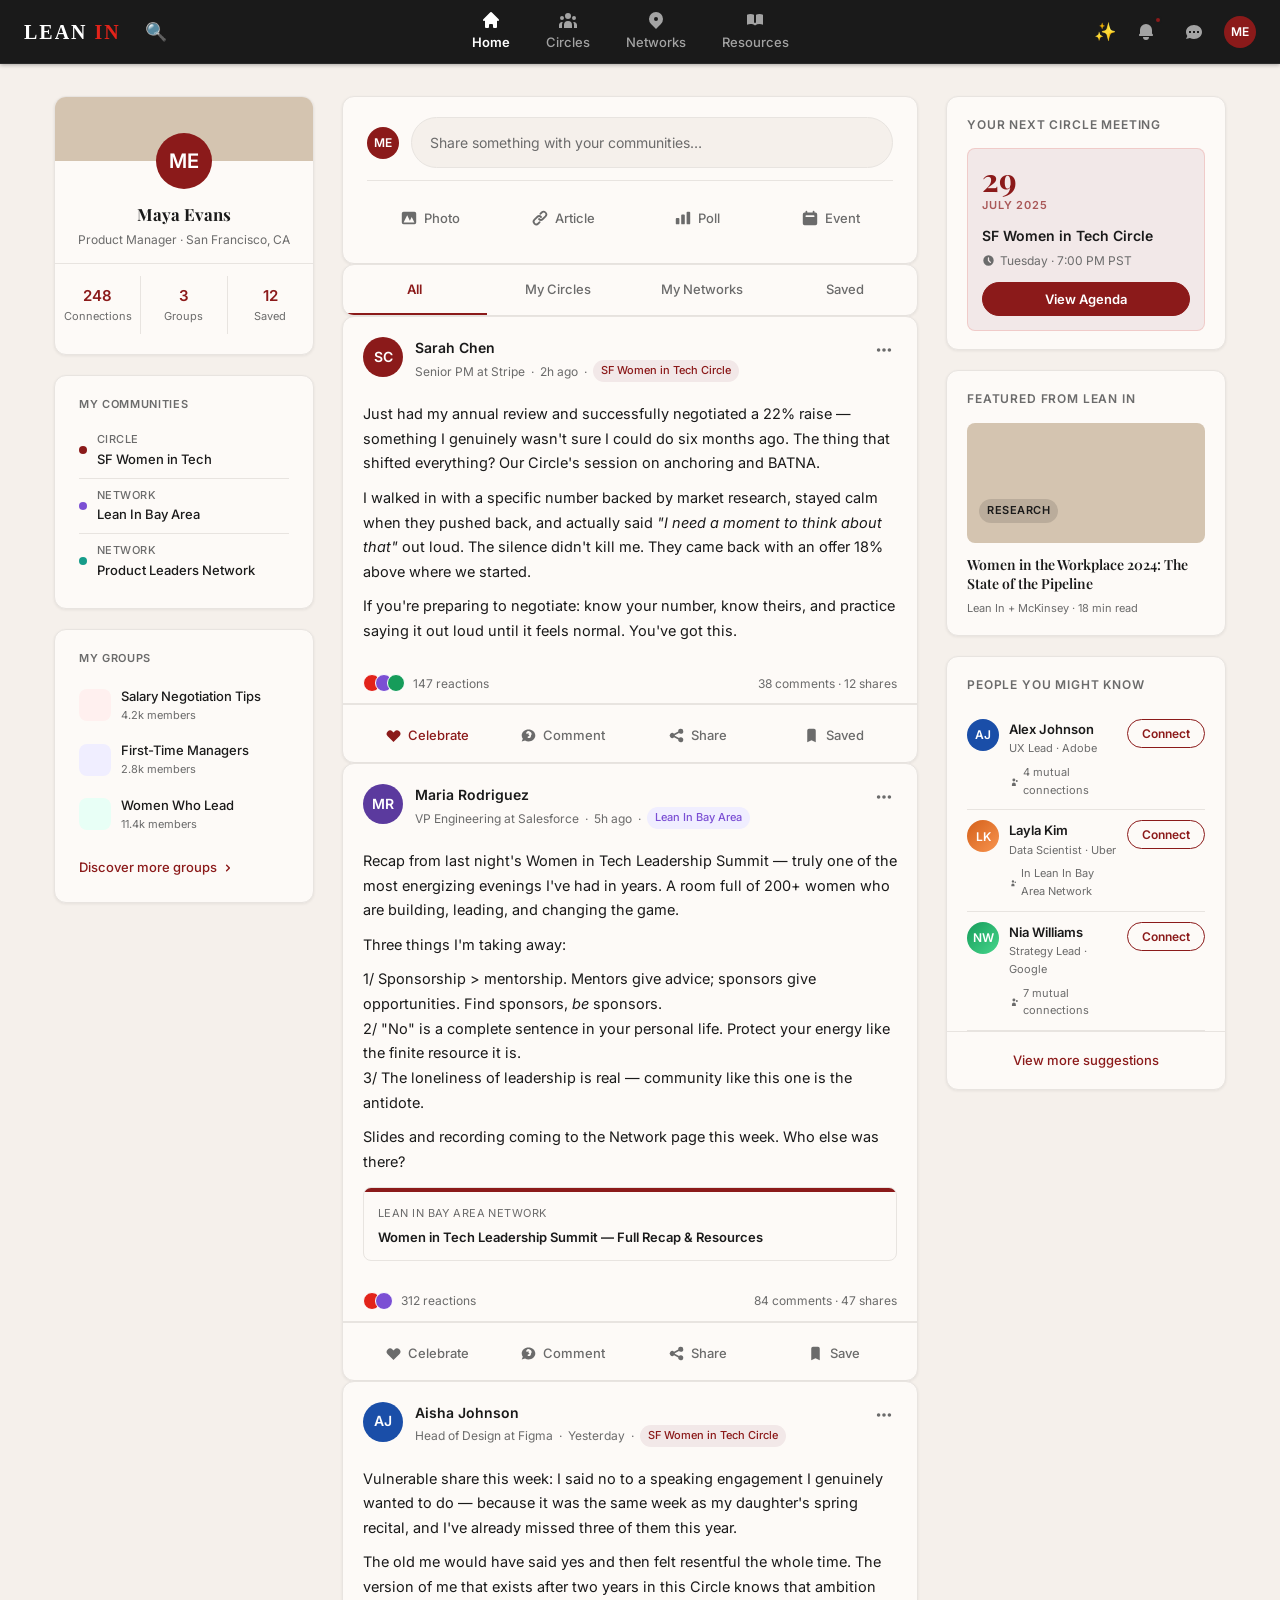
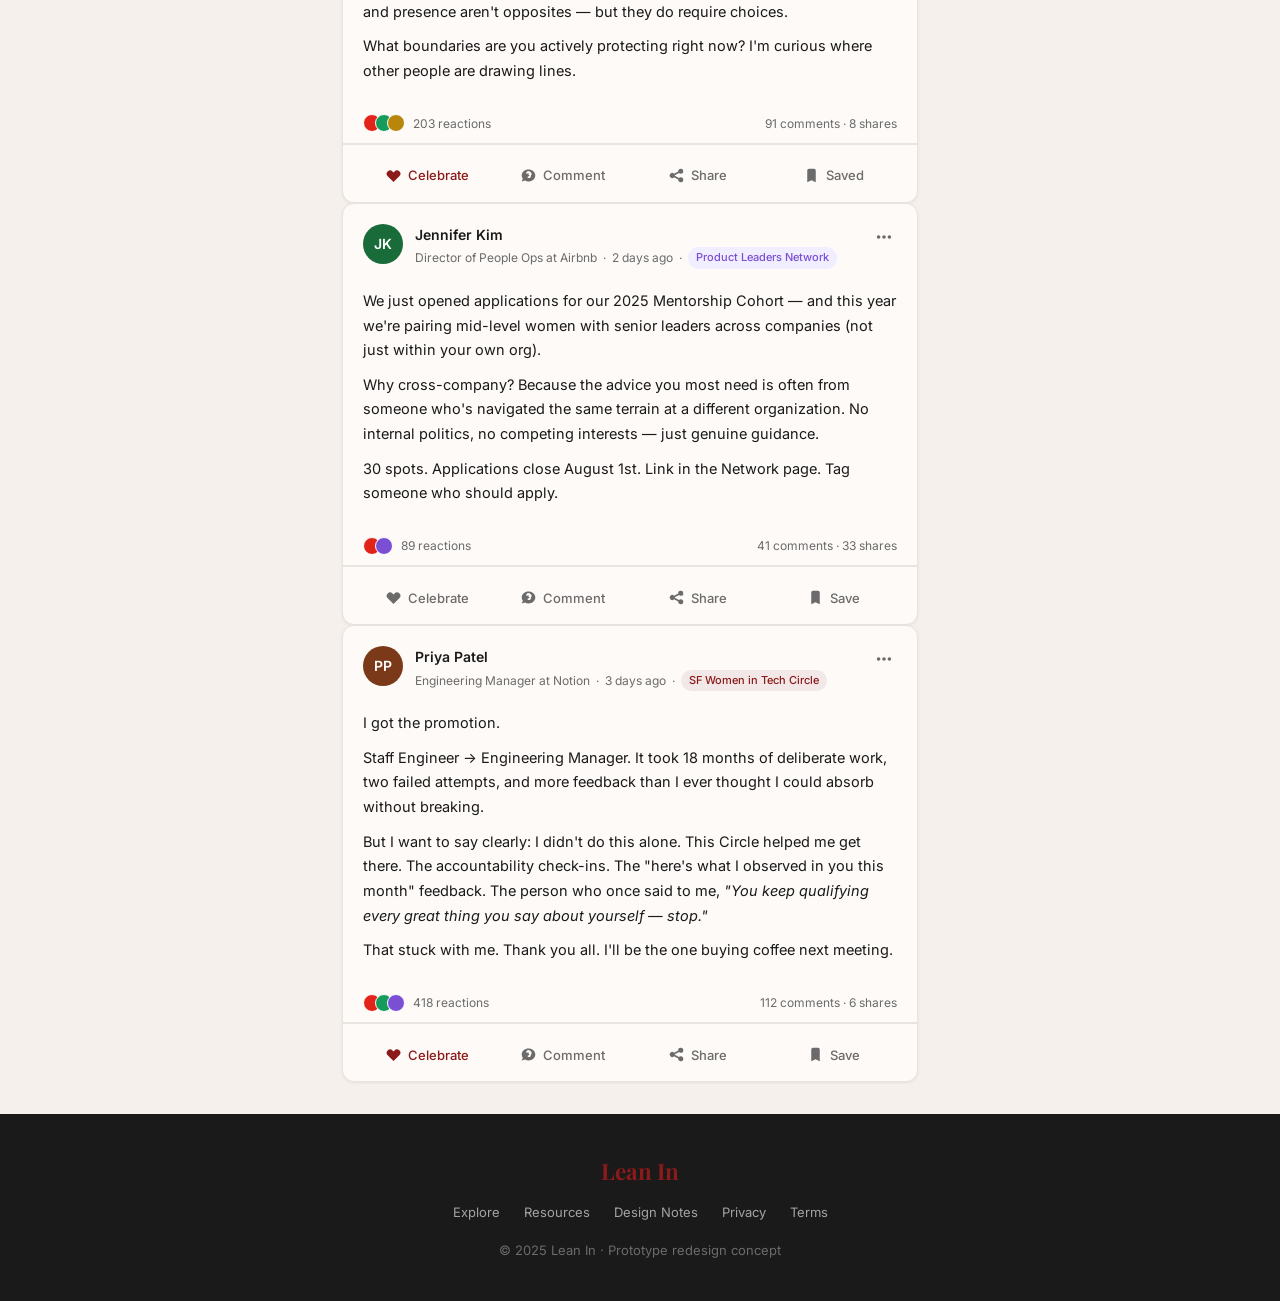
==== commit b0d1a1bd: "latest updates" ====
--- a/index.html
+++ b/index.html
@@ -10,14 +10,11 @@
 
 <!-- ── Top Nav ── -->
 <nav class="topnav" role="navigation" aria-label="Main navigation">
-  <a href="index.html" class="nav-logo" aria-label="Lean In Connect home"><img src="logo-lean_in.png" alt="Lean In" style="height: 32px;"></a>
-
-  <div class="nav-search" role="search">
-    <svg aria-hidden="true" xmlns="http://www.w3.org/2000/svg" viewBox="0 0 20 20" fill="currentColor">
-      <path fill-rule="evenodd" d="M8 4a4 4 0 100 8 4 4 0 000-8zM2 8a6 6 0 1110.89 3.476l4.817 4.817a1 1 0 01-1.414 1.414l-4.816-4.816A6 6 0 012 8z" clip-rule="evenodd"/>
-    </svg>
-    <input type="search" placeholder="Search Lean In Connect…" aria-label="Search">
-  </div>
+  <a href="index.html" class="nav-logo" aria-label="Lean In Connect home">
+    <span style="font-family: Georgia, serif; font-weight: 700; font-size: 20px; letter-spacing: 2px; color: white;">LEAN <span style="color: #E2231A;">IN</span></span>
+  </a>
+
+  <button style="background:none; border:none; cursor:pointer; color:white; font-size:18px;">&#128269;</button>
 
   <nav class="nav-links" aria-label="Primary">
     <a href="index.html" class="nav-link active" aria-current="page">
@@ -26,13 +23,13 @@
       </svg>
       Home
     </a>
-    <a href="circles.html" class="nav-link">
+    <a href="explore.html" class="nav-link">
       <svg xmlns="http://www.w3.org/2000/svg" viewBox="0 0 20 20" fill="currentColor" aria-hidden="true">
         <path d="M13 6a3 3 0 11-6 0 3 3 0 016 0zM18 8a2 2 0 11-4 0 2 2 0 014 0zM14 15a4 4 0 00-8 0v3h8v-3zM6 8a2 2 0 11-4 0 2 2 0 014 0zM16 18v-3a5.972 5.972 0 00-.75-2.906A3.005 3.005 0 0119 15v3h-3zM4.75 12.094A5.973 5.973 0 004 15v3H1v-3a3 3 0 013.75-2.906z"/>
       </svg>
       Circles
     </a>
-    <a href="networks.html" class="nav-link">
+    <a href="explore.html" class="nav-link">
       <svg xmlns="http://www.w3.org/2000/svg" viewBox="0 0 20 20" fill="currentColor" aria-hidden="true">
         <path fill-rule="evenodd" d="M5.05 4.05a7 7 0 119.9 9.9L10 18.9l-4.95-4.95a7 7 0 010-9.9zM10 11a2 2 0 100-4 2 2 0 000 4z" clip-rule="evenodd"/>
       </svg>
@@ -47,6 +44,7 @@
   </nav>
 
   <div class="nav-right">
+    <button style="background:none; border:none; cursor:pointer; color:white; font-size:18px;">&#10024;</button>
     <button class="nav-icon-btn" aria-label="Notifications (3 unread)">
       <svg xmlns="http://www.w3.org/2000/svg" viewBox="0 0 20 20" fill="currentColor" aria-hidden="true">
         <path d="M10 2a6 6 0 00-6 6v3.586l-.707.707A1 1 0 004 14h12a1 1 0 00.707-1.707L16 11.586V8a6 6 0 00-6-6zM10 18a3 3 0 01-3-3h6a3 3 0 01-3 3z"/>
@@ -100,7 +98,7 @@
         <div class="membership-section">
           <div class="membership-label">My Communities</div>
 
-          <a href="circles.html" class="membership-item">
+          <a href="explore.html" class="membership-item">
             <div class="membership-dot dot-red"></div>
             <div class="membership-item-info">
               <div class="membership-item-type">Circle</div>
@@ -108,7 +106,7 @@
             </div>
           </a>
 
-          <a href="networks.html" class="membership-item">
+          <a href="explore.html" class="membership-item">
             <div class="membership-dot dot-purple"></div>
             <div class="membership-item-info">
               <div class="membership-item-type">Network</div>
@@ -116,7 +114,7 @@
             </div>
           </a>
 
-          <a href="networks.html" class="membership-item">
+          <a href="explore.html" class="membership-item">
             <div class="membership-dot dot-teal"></div>
             <div class="membership-item-info">
               <div class="membership-item-type">Network</div>
@@ -132,7 +130,7 @@
           <div class="membership-label">My Groups</div>
 
           <a href="#" class="group-item">
-            <div class="group-icon" style="background: #FFF0EF;">💼</div>
+            <div class="group-icon" style="background: #FFF0EF;"></div>
             <div class="group-info">
               <div class="group-name">Salary Negotiation Tips</div>
               <div class="group-count">4.2k members</div>
@@ -140,7 +138,7 @@
           </a>
 
           <a href="#" class="group-item">
-            <div class="group-icon" style="background: #F0EEFF;">🌱</div>
+            <div class="group-icon" style="background: #F0EEFF;"></div>
             <div class="group-info">
               <div class="group-name">First-Time Managers</div>
               <div class="group-count">2.8k members</div>
@@ -148,7 +146,7 @@
           </a>
 
           <a href="#" class="group-item">
-            <div class="group-icon" style="background: #E8FFF6;">✨</div>
+            <div class="group-icon" style="background: #E8FFF6;"></div>
             <div class="group-info">
               <div class="group-name">Women Who Lead</div>
               <div class="group-count">11.4k members</div>
@@ -242,15 +240,15 @@
         <div class="post-body">
           <p>Just had my annual review and successfully negotiated a 22% raise — something I genuinely wasn't sure I could do six months ago. The thing that shifted everything? Our Circle's session on anchoring and BATNA.</p>
           <p>I walked in with a specific number backed by market research, stayed calm when they pushed back, and actually said <em>"I need a moment to think about that"</em> out loud. The silence didn't kill me. They came back with an offer 18% above where we started.</p>
-          <p>If you're preparing to negotiate: know your number, know theirs, and practice saying it out loud until it feels normal. You've got this. 💙</p>
+          <p>If you're preparing to negotiate: know your number, know theirs, and practice saying it out loud until it feels normal. You've got this.</p>
         </div>
 
         <div class="post-stats">
           <div style="display:flex; align-items:center; gap:8px;">
             <div class="like-faces" aria-hidden="true">
-              <div class="like-face" style="background:#E2231A;">❤️</div>
-              <div class="like-face" style="background:#7B4FD4;">👏</div>
-              <div class="like-face" style="background:#169C5A;">🙌</div>
+              <div class="like-face" style="background:#E2231A;"></div>
+              <div class="like-face" style="background:#7B4FD4;"></div>
+              <div class="like-face" style="background:#169C5A;"></div>
             </div>
             <span>147 reactions</span>
           </div>
@@ -325,8 +323,8 @@
         <div class="post-stats">
           <div style="display:flex; align-items:center; gap:8px;">
             <div class="like-faces" aria-hidden="true">
-              <div class="like-face" style="background:#E2231A;">❤️</div>
-              <div class="like-face" style="background:#7B4FD4;">🔥</div>
+              <div class="like-face" style="background:#E2231A;"></div>
+              <div class="like-face" style="background:#7B4FD4;"></div>
             </div>
             <span>312 reactions</span>
           </div>
@@ -390,9 +388,9 @@
         <div class="post-stats">
           <div style="display:flex; align-items:center; gap:8px;">
             <div class="like-faces" aria-hidden="true">
-              <div class="like-face" style="background:#E2231A;">❤️</div>
-              <div class="like-face" style="background:#169C5A;">🙌</div>
-              <div class="like-face" style="background:#B8860B;">⭐</div>
+              <div class="like-face" style="background:#E2231A;"></div>
+              <div class="like-face" style="background:#169C5A;"></div>
+              <div class="like-face" style="background:#B8860B;"></div>
             </div>
             <span>203 reactions</span>
           </div>
@@ -456,8 +454,8 @@
         <div class="post-stats">
           <div style="display:flex; align-items:center; gap:8px;">
             <div class="like-faces" aria-hidden="true">
-              <div class="like-face" style="background:#E2231A;">🔥</div>
-              <div class="like-face" style="background:#7B4FD4;">👏</div>
+              <div class="like-face" style="background:#E2231A;"></div>
+              <div class="like-face" style="background:#7B4FD4;"></div>
             </div>
             <span>89 reactions</span>
           </div>
@@ -513,7 +511,7 @@
         </div>
 
         <div class="post-body">
-          <p>I got the promotion. 🎉</p>
+          <p>I got the promotion.</p>
           <p>Staff Engineer → Engineering Manager. It took 18 months of deliberate work, two failed attempts, and more feedback than I ever thought I could absorb without breaking.</p>
           <p>But I want to say clearly: I didn't do this alone. This Circle helped me get there. The accountability check-ins. The "here's what I observed in you this month" feedback. The person who once said to me, <em>"You keep qualifying every great thing you say about yourself — stop."</em></p>
           <p>That stuck with me. Thank you all. I'll be the one buying coffee next meeting.</p>
@@ -522,9 +520,9 @@
         <div class="post-stats">
           <div style="display:flex; align-items:center; gap:8px;">
             <div class="like-faces" aria-hidden="true">
-              <div class="like-face" style="background:#E2231A;">❤️</div>
-              <div class="like-face" style="background:#169C5A;">🎉</div>
-              <div class="like-face" style="background:#7B4FD4;">👑</div>
+              <div class="like-face" style="background:#E2231A;"></div>
+              <div class="like-face" style="background:#169C5A;"></div>
+              <div class="like-face" style="background:#7B4FD4;"></div>
             </div>
             <span>418 reactions</span>
           </div>
@@ -663,7 +661,7 @@
 <footer class="site-footer" role="contentinfo">
   <div class="footer-logo">Lean In</div>
   <div class="footer-links">
-    <a href="circles.html">Circles</a>
+    <a href="explore.html">Explore</a>
     <a href="resources.html">Resources</a>
     <a href="rationale.html">Design Notes</a>
     <a href="#">Privacy</a>
@@ -709,7 +707,7 @@
         const feed = document.querySelector('#main-content');
         const empty = document.createElement('div');
         empty.className = 'empty-state empty-state-msg card';
-        empty.innerHTML = '<div class="empty-icon">💭</div><p>No posts here yet — check back soon or switch tabs.</p>';
+        empty.innerHTML = '<div class="empty-icon"></div><p>No posts here yet — check back soon or switch tabs.</p>';
         feed.appendChild(empty);
       }
     });
--- a/style.css
+++ b/style.css
@@ -78,6 +78,13 @@
   text-decoration: none;
 }
 .nav-logo img { display: block; }
+.nav-logo-text {
+  font-family: var(--font-serif);
+  font-size: 1.3rem;
+  font-weight: 700;
+  color: #ffffff;
+  letter-spacing: -0.01em;
+}
 
 .nav-links {
   display: flex;
@@ -117,29 +124,29 @@
   display: flex;
   align-items: center;
   gap: 8px;
-  background: var(--bg);
-  border: 1px solid var(--border);
+  background: rgba(255,255,255,0.1);
+  border: 1px solid rgba(255,255,255,0.15);
   border-radius: var(--radius-pill);
   padding: 8px 14px;
   font-size: 13px;
-  color: var(--gray);
+  color: rgba(255,255,255,0.6);
   width: 200px;
   transition: border-color 0.15s;
 }
-.nav-search:focus-within { border-color: var(--red); }
-.nav-search input { background: none; border: none; outline: none; width: 100%; font-family: inherit; font-size: 13px; color: var(--text); }
-.nav-search input::placeholder { color: var(--gray); }
+.nav-search:focus-within { border-color: rgba(255,255,255,0.4); }
+.nav-search input { background: none; border: none; outline: none; width: 100%; font-family: inherit; font-size: 13px; color: #ffffff; }
+.nav-search input::placeholder { color: rgba(255,255,255,0.45); }
 .nav-search svg { width: 15px; height: 15px; flex-shrink: 0; }
 
 .nav-icon-btn {
   width: 36px; height: 36px;
   border-radius: 50%;
   display: flex; align-items: center; justify-content: center;
-  color: var(--gray);
+  color: rgba(255,255,255,0.6);
   transition: background 0.15s, color 0.15s;
   position: relative;
 }
-.nav-icon-btn:hover { background: var(--bg); color: var(--text); }
+.nav-icon-btn:hover { background: rgba(255,255,255,0.1); color: #ffffff; }
 .nav-icon-btn svg { width: 20px; height: 20px; }
 .nav-badge {
   position: absolute;
@@ -147,15 +154,15 @@
   width: 8px; height: 8px;
   background: var(--red);
   border-radius: 50%;
-  border: 2px solid var(--white);
+  border: 2px solid #1A1A1A;
 }
 
 /* ── Avatar ── */
 .avatar {
   width: 40px; height: 40px;
   border-radius: 50%;
-  background: linear-gradient(135deg, var(--red) 0%, #F05A24 100%);
-  color: var(--white);
+  background: var(--red);
+  color: #ffffff;
   display: flex; align-items: center; justify-content: center;
   font-weight: 600;
   font-size: 14px;
@@ -166,12 +173,12 @@
 .avatar.lg { width: 56px; height: 56px; font-size: 20px; }
 .avatar.xl { width: 72px; height: 72px; font-size: 26px; }
 
-.avatar.a-sc { background: linear-gradient(135deg, #E2231A, #F05A24); }
-.avatar.a-mr { background: linear-gradient(135deg, #7B4FD4, #A67BF8); }
-.avatar.a-aj { background: linear-gradient(135deg, #1A6BE2, #4F9BF8); }
-.avatar.a-jk { background: linear-gradient(135deg, #169C5A, #47D68C); }
-.avatar.a-pp { background: linear-gradient(135deg, #D4601A, #F8944F); }
-.avatar.a-me { background: linear-gradient(135deg, #E2231A, #F05A24); }
+.avatar.a-sc { background: #8B1A1A; }
+.avatar.a-mr { background: #5B3A9E; }
+.avatar.a-aj { background: #1A4EA8; }
+.avatar.a-jk { background: #1A6B3A; }
+.avatar.a-pp { background: #7A3A1A; }
+.avatar.a-me { background: #8B1A1A; }
 
 /* ── Page Layout ── */
 .page-body { padding-top: var(--nav-h); min-height: 100vh; }
@@ -224,7 +231,7 @@
 /* ── Left Sidebar: Profile Card ── */
 .profile-card .profile-cover {
   height: 64px;
-  background: linear-gradient(135deg, var(--red) 0%, #F05A24 60%, #FAB84C 100%);
+  background: #D4C4B0;
 }
 
 .profile-card .profile-info {
@@ -537,7 +544,7 @@
 }
 .post-link-preview-bar {
   height: 4px;
-  background: linear-gradient(90deg, var(--red), #F05A24);
+  background: var(--red);
 }
 .post-link-preview-content { padding: 12px 14px; }
 .post-link-preview-source { font-size: 11px; color: var(--gray); text-transform: uppercase; letter-spacing: 0.04em; margin-bottom: 4px; }
@@ -681,7 +688,7 @@
 .featured-article { padding: 18px 20px; }
 .article-img {
   height: 120px;
-  background: linear-gradient(135deg, #1A1A1A 0%, #3A1A1A 100%);
+  background: #D4C4B0;
   border-radius: var(--radius-sm);
   margin-bottom: 12px;
   display: flex;
@@ -689,13 +696,6 @@
   padding: 12px;
   position: relative;
   overflow: hidden;
-}
-.article-img::before {
-  content: '';
-  position: absolute;
-  inset: 0;
-  background: linear-gradient(135deg, var(--red) 0%, #F05A24 50%, #FAB84C 100%);
-  opacity: 0.85;
 }
 .article-img-label {
   position: relative;
@@ -703,12 +703,12 @@
   font-weight: 700;
   text-transform: uppercase;
   letter-spacing: 0.1em;
-  color: rgba(255,255,255,0.85);
+  color: var(--gray);
 }
 .article-tag {
   display: inline-block;
-  background: rgba(255,255,255,0.2);
-  color: white;
+  background: rgba(0,0,0,0.12);
+  color: var(--text);
   font-size: 11px;
   font-weight: 600;
   padding: 3px 8px;
@@ -1028,19 +1028,19 @@
   justify-content: center;
 }
 
-.resource-card-img.grad-red { background: linear-gradient(135deg, #E2231A, #F05A24); }
-.resource-card-img.grad-purple { background: linear-gradient(135deg, #7B4FD4, #A67BF8); }
-.resource-card-img.grad-teal { background: linear-gradient(135deg, #169C8A, #47D6C8); }
-.resource-card-img.grad-dark { background: linear-gradient(135deg, #1A1A1A, #4A2A2A); }
-.resource-card-img.grad-gold { background: linear-gradient(135deg, #B8860B, #DAA520); }
-.resource-card-img.grad-blue { background: linear-gradient(135deg, #1A4EE2, #4F7EF8); }
+.resource-card-img.grad-red    { background: #D4C4B0; }
+.resource-card-img.grad-purple { background: #C8BEB4; }
+.resource-card-img.grad-teal   { background: #C0CAC4; }
+.resource-card-img.grad-dark   { background: #B8AFA8; }
+.resource-card-img.grad-gold   { background: #D0C8B0; }
+.resource-card-img.grad-blue   { background: #C4C8D0; }
 
 .resource-type-badge {
   position: absolute;
   top: 12px; left: 12px;
-  background: rgba(255,255,255,0.2);
+  background: rgba(255,255,255,0.55);
   backdrop-filter: blur(4px);
-  color: white;
+  color: var(--text);
   font-size: 11px;
   font-weight: 600;
   padding: 4px 10px;
@@ -1109,7 +1109,7 @@
   margin-bottom: 32px;
 }
 .featured-resource-img {
-  background: linear-gradient(135deg, var(--text), #3A1A1A);
+  background: #D4C4B0;
   min-height: 240px;
   position: relative;
   display: flex;
@@ -1117,23 +1117,16 @@
   justify-content: flex-end;
   padding: 24px;
 }
-.featured-resource-img::before {
-  content: '';
-  position: absolute;
-  inset: 0;
-  background: linear-gradient(135deg, var(--red) 0%, #F05A24 60%, #FAB84C 100%);
-  opacity: 0.9;
-}
-.featured-resource-img-content { position: relative; color: white; }
+.featured-resource-img-content { position: relative; color: var(--text); }
 .featured-label {
   font-size: 11px;
   font-weight: 600;
   text-transform: uppercase;
   letter-spacing: 0.1em;
-  color: rgba(255,255,255,0.8);
+  color: var(--gray);
   margin-bottom: 8px;
 }
-.featured-resource-img h2 { color: white; font-size: 1.4rem; line-height: 1.3; }
+.featured-resource-img h2 { color: var(--text); font-size: 1.4rem; line-height: 1.3; }
 
 .featured-resource-body { padding: 32px; display: flex; flex-direction: column; justify-content: center; }
 .featured-resource-body p { color: var(--gray); margin-bottom: 24px; }
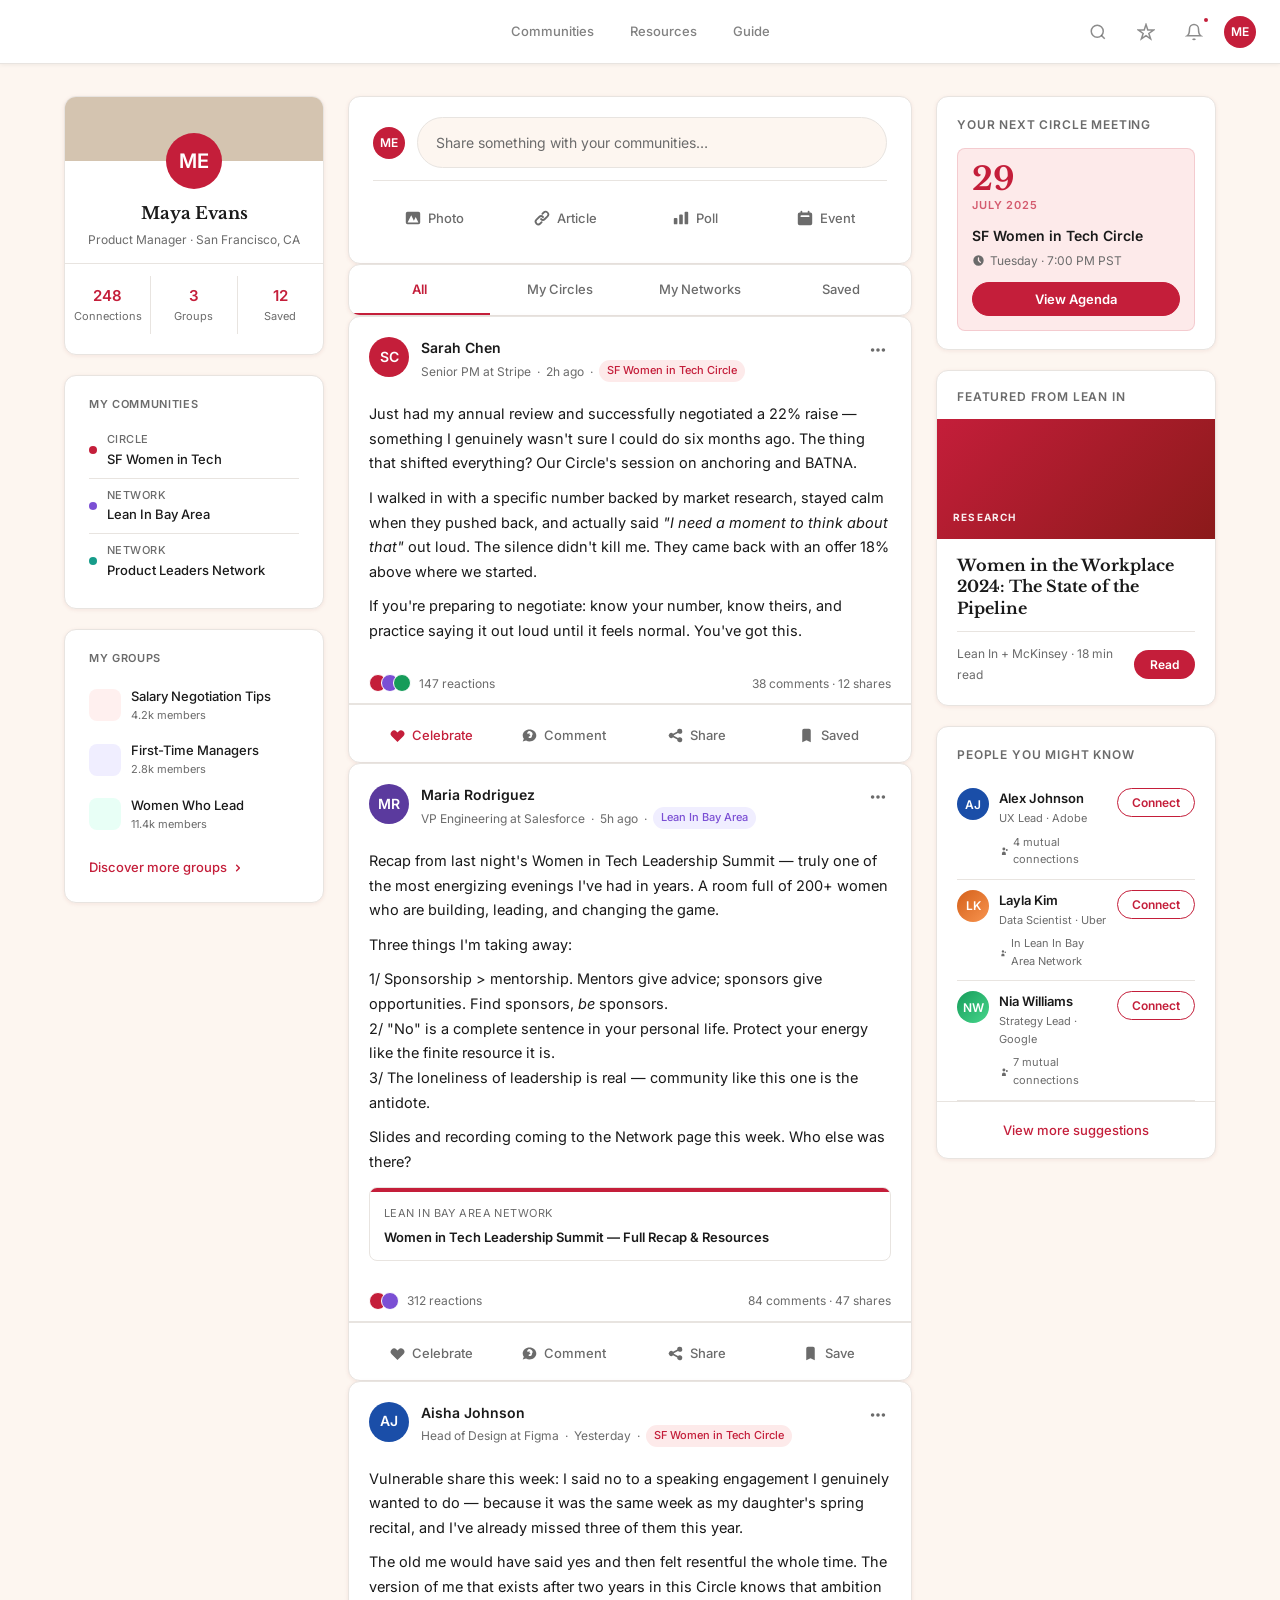
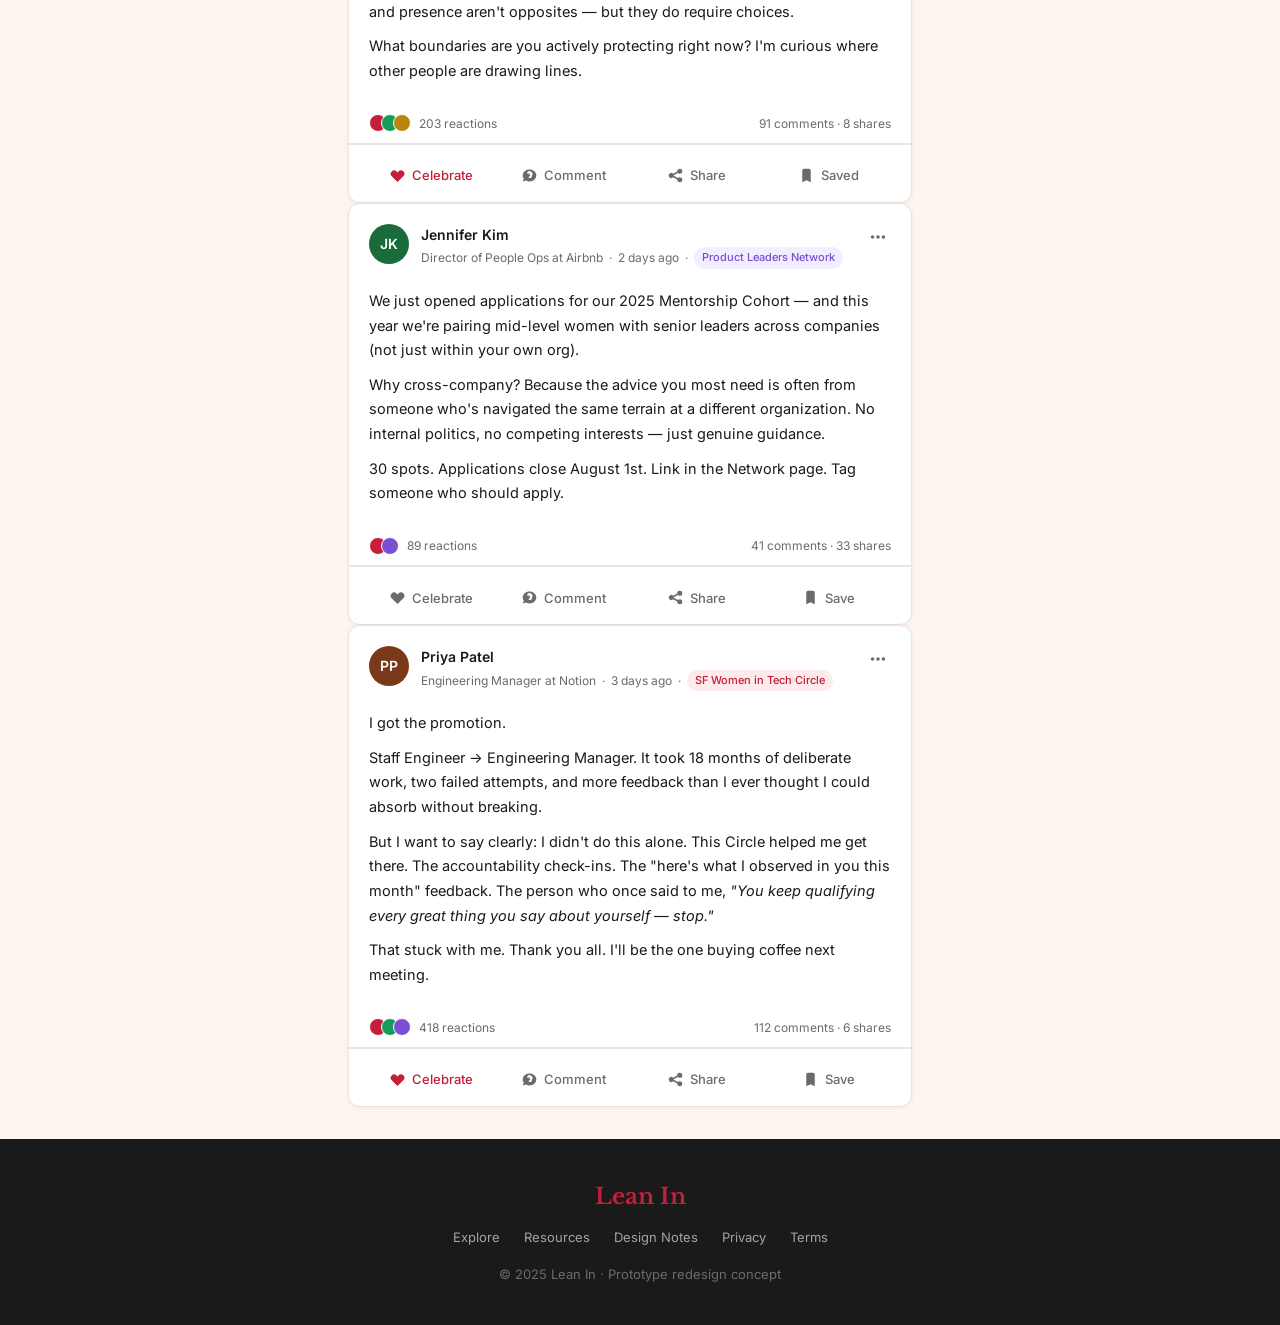
==== commit 4dafe74b: "latest updates" ====
--- a/index.html
+++ b/index.html
@@ -11,50 +11,25 @@
 <!-- ── Top Nav ── -->
 <nav class="topnav" role="navigation" aria-label="Main navigation">
   <a href="index.html" class="nav-logo" aria-label="Lean In Connect home">
-    <span style="font-family: Georgia, serif; font-weight: 700; font-size: 20px; letter-spacing: 2px; color: white;">LEAN <span style="color: #E2231A;">IN</span></span>
+    <img src="logo-lean-in.png" alt="Lean In" style="height: 28px; filter: brightness(0) invert(1);">
   </a>
 
-  <button style="background:none; border:none; cursor:pointer; color:white; font-size:18px;">&#128269;</button>
-
   <nav class="nav-links" aria-label="Primary">
-    <a href="index.html" class="nav-link active" aria-current="page">
-      <svg xmlns="http://www.w3.org/2000/svg" viewBox="0 0 20 20" fill="currentColor" aria-hidden="true">
-        <path d="M10.707 2.293a1 1 0 00-1.414 0l-7 7a1 1 0 001.414 1.414L4 10.414V17a1 1 0 001 1h2a1 1 0 001-1v-2a1 1 0 011-1h2a1 1 0 011 1v2a1 1 0 001 1h2a1 1 0 001-1v-6.586l.293.293a1 1 0 001.414-1.414l-7-7z"/>
-      </svg>
-      Home
-    </a>
-    <a href="explore.html" class="nav-link">
-      <svg xmlns="http://www.w3.org/2000/svg" viewBox="0 0 20 20" fill="currentColor" aria-hidden="true">
-        <path d="M13 6a3 3 0 11-6 0 3 3 0 016 0zM18 8a2 2 0 11-4 0 2 2 0 014 0zM14 15a4 4 0 00-8 0v3h8v-3zM6 8a2 2 0 11-4 0 2 2 0 014 0zM16 18v-3a5.972 5.972 0 00-.75-2.906A3.005 3.005 0 0119 15v3h-3zM4.75 12.094A5.973 5.973 0 004 15v3H1v-3a3 3 0 013.75-2.906z"/>
-      </svg>
-      Circles
-    </a>
-    <a href="explore.html" class="nav-link">
-      <svg xmlns="http://www.w3.org/2000/svg" viewBox="0 0 20 20" fill="currentColor" aria-hidden="true">
-        <path fill-rule="evenodd" d="M5.05 4.05a7 7 0 119.9 9.9L10 18.9l-4.95-4.95a7 7 0 010-9.9zM10 11a2 2 0 100-4 2 2 0 000 4z" clip-rule="evenodd"/>
-      </svg>
-      Networks
-    </a>
-    <a href="resources.html" class="nav-link">
-      <svg xmlns="http://www.w3.org/2000/svg" viewBox="0 0 20 20" fill="currentColor" aria-hidden="true">
-        <path d="M9 4.804A7.968 7.968 0 005.5 4c-1.255 0-2.443.29-3.5.804v10A7.969 7.969 0 015.5 14c1.669 0 3.218.51 4.5 1.385A7.962 7.962 0 0114.5 14c1.255 0 2.443.29 3.5.804v-10A7.968 7.968 0 0014.5 4c-1.255 0-2.443.29-3.5.804V12a1 1 0 11-2 0V4.804z"/>
-      </svg>
-      Resources
-    </a>
+    <a href="explore.html" class="nav-link">Communities</a>
+    <a href="resources.html" class="nav-link">Resources</a>
+    <a href="explainer.html" class="nav-link">Guide</a>
   </nav>
 
   <div class="nav-right">
-    <button style="background:none; border:none; cursor:pointer; color:white; font-size:18px;">&#10024;</button>
+    <button class="nav-icon-btn" aria-label="Search">
+      <svg width="18" height="18" viewBox="0 0 24 24" fill="none" stroke="currentColor" stroke-width="2" aria-hidden="true"><circle cx="11" cy="11" r="8"/><path d="m21 21-4.35-4.35"/></svg>
+    </button>
+    <button class="nav-icon-btn" aria-label="Assistant">
+      <svg width="18" height="18" viewBox="0 0 24 24" fill="none" stroke="currentColor" stroke-width="2" aria-hidden="true"><path d="M12 2l2.4 7.4H22l-6.2 4.5 2.4 7.4L12 17l-6.2 4.3 2.4-7.4L2 9.4h7.6z"/></svg>
+    </button>
     <button class="nav-icon-btn" aria-label="Notifications (3 unread)">
-      <svg xmlns="http://www.w3.org/2000/svg" viewBox="0 0 20 20" fill="currentColor" aria-hidden="true">
-        <path d="M10 2a6 6 0 00-6 6v3.586l-.707.707A1 1 0 004 14h12a1 1 0 00.707-1.707L16 11.586V8a6 6 0 00-6-6zM10 18a3 3 0 01-3-3h6a3 3 0 01-3 3z"/>
-      </svg>
+      <svg width="18" height="18" viewBox="0 0 24 24" fill="none" stroke="currentColor" stroke-width="2" aria-hidden="true"><path d="M18 8A6 6 0 0 0 6 8c0 7-3 9-3 9h18s-3-2-3-9"/><path d="M13.73 21a2 2 0 0 1-3.46 0"/></svg>
       <span class="nav-badge" aria-hidden="true"></span>
-    </button>
-    <button class="nav-icon-btn" aria-label="Messages">
-      <svg xmlns="http://www.w3.org/2000/svg" viewBox="0 0 20 20" fill="currentColor" aria-hidden="true">
-        <path fill-rule="evenodd" d="M18 10c0 3.866-3.582 7-8 7a8.841 8.841 0 01-4.083-.98L2 17l1.338-3.123C2.493 12.767 2 11.434 2 10c0-3.866 3.582-7 8-7s8 3.134 8 7zM7 9H5v2h2V9zm8 0h-2v2h2V9zM9 9h2v2H9V9z" clip-rule="evenodd"/>
-      </svg>
     </button>
     <div class="avatar sm a-me" role="img" aria-label="Your profile">ME</div>
   </div>
@@ -246,7 +221,7 @@
         <div class="post-stats">
           <div style="display:flex; align-items:center; gap:8px;">
             <div class="like-faces" aria-hidden="true">
-              <div class="like-face" style="background:#E2231A;"></div>
+              <div class="like-face" style="background:#C41E3A;"></div>
               <div class="like-face" style="background:#7B4FD4;"></div>
               <div class="like-face" style="background:#169C5A;"></div>
             </div>
@@ -323,7 +298,7 @@
         <div class="post-stats">
           <div style="display:flex; align-items:center; gap:8px;">
             <div class="like-faces" aria-hidden="true">
-              <div class="like-face" style="background:#E2231A;"></div>
+              <div class="like-face" style="background:#C41E3A;"></div>
               <div class="like-face" style="background:#7B4FD4;"></div>
             </div>
             <span>312 reactions</span>
@@ -388,7 +363,7 @@
         <div class="post-stats">
           <div style="display:flex; align-items:center; gap:8px;">
             <div class="like-faces" aria-hidden="true">
-              <div class="like-face" style="background:#E2231A;"></div>
+              <div class="like-face" style="background:#C41E3A;"></div>
               <div class="like-face" style="background:#169C5A;"></div>
               <div class="like-face" style="background:#B8860B;"></div>
             </div>
@@ -454,7 +429,7 @@
         <div class="post-stats">
           <div style="display:flex; align-items:center; gap:8px;">
             <div class="like-faces" aria-hidden="true">
-              <div class="like-face" style="background:#E2231A;"></div>
+              <div class="like-face" style="background:#C41E3A;"></div>
               <div class="like-face" style="background:#7B4FD4;"></div>
             </div>
             <span>89 reactions</span>
@@ -520,7 +495,7 @@
         <div class="post-stats">
           <div style="display:flex; align-items:center; gap:8px;">
             <div class="like-faces" aria-hidden="true">
-              <div class="like-face" style="background:#E2231A;"></div>
+              <div class="like-face" style="background:#C41E3A;"></div>
               <div class="like-face" style="background:#169C5A;"></div>
               <div class="like-face" style="background:#7B4FD4;"></div>
             </div>
@@ -581,18 +556,19 @@
       </div>
 
       <!-- Featured Article -->
-      <div class="card">
-        <div class="featured-article">
-          <div class="section-title">Featured from Lean In</div>
-          <div class="article-img" aria-hidden="true">
-            <div class="article-img-label">
-              <div class="article-tag">Research</div>
-            </div>
-          </div>
-          <a href="resources.html" class="article-title">
-            Women in the Workplace 2024: The State of the Pipeline
-          </a>
-          <div class="article-source">Lean In + McKinsey · 18 min read</div>
+      <div class="card" style="overflow: hidden;">
+        <div style="padding: 16px 20px 12px;">
+          <div class="section-title" style="margin-bottom: 0;">Featured from Lean In</div>
+        </div>
+        <div class="rc-header" style="background: linear-gradient(135deg, #C41E3A, #8B1A1A);">
+          <span class="rc-tag">Research</span>
+        </div>
+        <div class="rc-body">
+          <a href="resources.html" class="rc-title">Women in the Workplace 2024: The State of the Pipeline</a>
+          <div class="rc-footer">
+            <p class="rc-meta">Lean In + McKinsey · 18 min read</p>
+            <button class="rc-read-btn">Read</button>
+          </div>
         </div>
       </div>
 
--- a/style.css
+++ b/style.css
@@ -1,26 +1,37 @@
-@import url('https://fonts.googleapis.com/css2?family=Playfair+Display:ital,wght@0,400;0,600;0,700;1,400&family=Inter:wght@300;400;500;600&display=swap');
+@import url('https://fonts.googleapis.com/css2?family=Libre+Baskerville:ital,wght@0,400;0,700;1,400&family=Inter:wght@400;500;600&display=swap');
 
 /* ── Variables ── */
 :root {
-  --red:        #8B1A1A;
-  --red-hover:  #6B1414;
-  --red-light:  #F2E8E8;
-  --bg:         #F5F0EB;
+  /* New semantic color tokens */
+  --color-bg:       #FDF6F0;
+  --color-card:     #FFFFFF;
+  --color-nav:      #FFFFFF;
+  --color-accent:   #C41E3A;
+  --color-pill-bg:  #FDEAEA;
+  --color-pill-text:#C41E3A;
+  --color-text:     #1A1A1A;
+  --color-muted:    #6B6B6B;
+
+  /* Legacy aliases */
+  --red:        #C41E3A;
+  --red-hover:  #A01830;
+  --red-light:  #FDEAEA;
+  --bg:         #FDF6F0;
   --white:      #FFFFFF;
   --text:       #1A1A1A;
   --gray:       #6B6B6B;
   --border:     #E8E4E0;
   --border-mid: #D4CEC9;
 
-  --shadow-sm:  0 1px 3px rgba(26,26,26,0.07);
-  --shadow-md:  0 4px 16px rgba(26,26,26,0.09);
-  --shadow-lg:  0 8px 32px rgba(26,26,26,0.11);
+  --shadow-sm:  0 1px 4px rgba(139,26,26,0.08);
+  --shadow-md:  0 4px 16px rgba(139,26,26,0.10);
+  --shadow-lg:  0 8px 32px rgba(139,26,26,0.12);
 
   --radius:     12px;
   --radius-sm:  8px;
   --radius-pill:100px;
 
-  --font-serif: 'Playfair Display', Georgia, 'Times New Roman', serif;
+  --font-serif: 'Libre Baskerville', Georgia, 'Times New Roman', serif;
   --font-sans:  'Inter', system-ui, -apple-system, sans-serif;
 
   --nav-h:      64px;
@@ -60,21 +71,22 @@
   position: fixed;
   top: 0; left: 0; right: 0;
   height: var(--nav-h);
-  background: #1A1A1A;
-  border-bottom: 1px solid #2A2A2A;
-  display: flex;
-  align-items: center;
-  padding: 0 24px;
-  gap: 24px;
+  background: var(--color-nav);
+  border-bottom: 1px solid #E8E4E0;
+  display: flex;
+  align-items: center;
+  justify-content: center;
   z-index: 100;
-  box-shadow: 0 1px 4px rgba(0,0,0,0.3);
+  box-shadow: 0 1px 4px rgba(0,0,0,0.06);
 }
 
 .nav-logo {
+  position: absolute;
+  left: 24px;
+  top: 0; bottom: 0;
   display: flex;
   align-items: center;
   white-space: nowrap;
-  flex-shrink: 0;
   text-decoration: none;
 }
 .nav-logo img { display: block; }
@@ -82,7 +94,7 @@
   font-family: var(--font-serif);
   font-size: 1.3rem;
   font-weight: 700;
-  color: #ffffff;
+  color: #1A1A1A;
   letter-spacing: -0.01em;
 }
 
@@ -90,8 +102,6 @@
   display: flex;
   align-items: center;
   gap: 4px;
-  flex: 1;
-  justify-content: center;
 }
 
 .nav-link {
@@ -101,7 +111,7 @@
   gap: 2px;
   padding: 8px 16px;
   border-radius: var(--radius-sm);
-  color: rgba(255,255,255,0.6);
+  color: rgba(26,26,26,0.55);
   font-size: 13px;
   font-weight: 500;
   transition: color 0.15s, background 0.15s;
@@ -110,51 +120,54 @@
 
 .nav-link svg { width: 20px; height: 20px; }
 
-.nav-link:hover { color: #ffffff; background: rgba(255,255,255,0.08); }
-.nav-link.active { color: #ffffff; font-weight: 600; }
+.nav-link:hover { color: #1A1A1A; background: rgba(0,0,0,0.04); }
+.nav-link.active { color: #1A1A1A; font-weight: 600; }
 
 .nav-right {
+  position: absolute;
+  right: 24px;
+  top: 0;
+  bottom: 0;
   display: flex;
   align-items: center;
   gap: 12px;
-  flex-shrink: 0;
 }
 
 .nav-search {
   display: flex;
   align-items: center;
   gap: 8px;
-  background: rgba(255,255,255,0.1);
-  border: 1px solid rgba(255,255,255,0.15);
+  background: var(--bg);
+  border: 1px solid var(--border);
   border-radius: var(--radius-pill);
   padding: 8px 14px;
   font-size: 13px;
-  color: rgba(255,255,255,0.6);
+  color: rgba(26,26,26,0.55);
   width: 200px;
   transition: border-color 0.15s;
 }
-.nav-search:focus-within { border-color: rgba(255,255,255,0.4); }
-.nav-search input { background: none; border: none; outline: none; width: 100%; font-family: inherit; font-size: 13px; color: #ffffff; }
-.nav-search input::placeholder { color: rgba(255,255,255,0.45); }
+.nav-search:focus-within { border-color: var(--red); }
+.nav-search input { background: none; border: none; outline: none; width: 100%; font-family: inherit; font-size: 13px; color: #1A1A1A; }
+.nav-search input::placeholder { color: rgba(26,26,26,0.4); }
 .nav-search svg { width: 15px; height: 15px; flex-shrink: 0; }
 
 .nav-icon-btn {
   width: 36px; height: 36px;
   border-radius: 50%;
   display: flex; align-items: center; justify-content: center;
-  color: rgba(255,255,255,0.6);
+  color: rgba(26,26,26,0.5);
   transition: background 0.15s, color 0.15s;
   position: relative;
 }
-.nav-icon-btn:hover { background: rgba(255,255,255,0.1); color: #ffffff; }
-.nav-icon-btn svg { width: 20px; height: 20px; }
+.nav-icon-btn:hover { background: rgba(0,0,0,0.05); color: #1A1A1A; }
+.nav-icon-btn svg { width: 18px; height: 18px; }
 .nav-badge {
   position: absolute;
   top: 2px; right: 2px;
   width: 8px; height: 8px;
   background: var(--red);
   border-radius: 50%;
-  border: 2px solid #1A1A1A;
+  border: 2px solid var(--color-nav);
 }
 
 /* ── Avatar ── */
@@ -173,23 +186,23 @@
 .avatar.lg { width: 56px; height: 56px; font-size: 20px; }
 .avatar.xl { width: 72px; height: 72px; font-size: 26px; }
 
-.avatar.a-sc { background: #8B1A1A; }
+.avatar.a-sc { background: #C41E3A; }
 .avatar.a-mr { background: #5B3A9E; }
 .avatar.a-aj { background: #1A4EA8; }
 .avatar.a-jk { background: #1A6B3A; }
 .avatar.a-pp { background: #7A3A1A; }
-.avatar.a-me { background: #8B1A1A; }
+.avatar.a-me { background: #C41E3A; }
 
 /* ── Page Layout ── */
 .page-body { padding-top: var(--nav-h); min-height: 100vh; }
 
 .three-col {
-  max-width: 1220px;
+  max-width: 1200px;
   margin: 0 auto;
   padding: 32px 24px;
   display: grid;
   grid-template-columns: var(--sidebar-w) 1fr var(--right-w);
-  gap: 28px;
+  gap: 24px;
   align-items: start;
 }
 
@@ -202,7 +215,7 @@
 
 /* ── Card ── */
 .card {
-  background: #FDFAF7;
+  background: var(--color-card);
   border: 1px solid var(--border);
   border-radius: var(--radius);
   overflow: hidden;
@@ -210,16 +223,16 @@
 }
 
 .card-section {
-  padding: 24px;
+  padding: 20px;
   border-bottom: 1px solid var(--border);
 }
 .card-section:last-child { border-bottom: none; }
 
 .card-header {
-  padding: 18px 24px;
+  padding: 16px 20px;
   border-bottom: 1px solid var(--border);
 }
-.card-body { padding: 24px; }
+.card-body { padding: 20px; }
 .card-footer {
   padding: 16px 24px;
   border-top: 1px solid var(--border);
@@ -390,7 +403,7 @@
 
 /* ── Post Composer ── */
 .composer {
-  background: #FDFAF7;
+  background: var(--color-card);
   border: 1px solid var(--border);
   border-radius: var(--radius);
   padding: 20px 24px;
@@ -419,7 +432,7 @@
 }
 .composer-input:focus {
   border-color: var(--red);
-  box-shadow: 0 0 0 3px rgba(226,35,26,0.08);
+  box-shadow: 0 0 0 3px rgba(196,30,58,0.10);
 }
 .composer-input::placeholder { color: var(--gray); }
 
@@ -448,7 +461,7 @@
 
 /* ── Feed Tabs ── */
 .feed-tabs {
-  background: #FDFAF7;
+  background: var(--color-card);
   border: 1px solid var(--border);
   border-radius: var(--radius);
   display: flex;
@@ -473,7 +486,7 @@
 
 /* ── Post Card ── */
 .post-card {
-  background: #FDFAF7;
+  background: var(--color-card);
   border: 1px solid var(--border);
   border-radius: var(--radius);
   box-shadow: var(--shadow-sm);
@@ -610,7 +623,7 @@
 
 .meeting-card {
   background: var(--red-light);
-  border: 1px solid rgba(226,35,26,0.15);
+  border: 1px solid rgba(196,30,58,0.15);
   border-radius: var(--radius-sm);
   padding: 14px;
 }
@@ -688,7 +701,7 @@
 .featured-article { padding: 18px 20px; }
 .article-img {
   height: 120px;
-  background: #D4C4B0;
+  background: linear-gradient(135deg, #C41E3A, #8B1A1A);
   border-radius: var(--radius-sm);
   margin-bottom: 12px;
   display: flex;
@@ -703,12 +716,12 @@
   font-weight: 700;
   text-transform: uppercase;
   letter-spacing: 0.1em;
-  color: var(--gray);
+  color: rgba(255,255,255,0.8);
 }
 .article-tag {
   display: inline-block;
-  background: rgba(0,0,0,0.12);
-  color: var(--text);
+  background: rgba(255,255,255,0.2);
+  color: #ffffff;
   font-size: 11px;
   font-weight: 600;
   padding: 3px 8px;
@@ -776,7 +789,7 @@
 .page-hero p { color: rgba(255,255,255,0.75); max-width: 560px; margin: 0 auto; font-size: 16px; }
 .hero-tag {
   display: inline-block;
-  background: rgba(226,35,26,0.25);
+  background: rgba(196,30,58,0.25);
   color: #FF8A85;
   font-size: 12px;
   font-weight: 600;
@@ -806,7 +819,7 @@
 .concept-block.reverse > * { direction: ltr; }
 
 .concept-visual {
-  background: #FDFAF7;
+  background: var(--color-card);
   border: 1px solid var(--border);
   border-radius: var(--radius);
   padding: 40px 24px;
@@ -917,7 +930,7 @@
   background: var(--red-light);
   flex-shrink: 0;
   margin-top: 1px;
-  background-image: url("data:image/svg+xml,%3Csvg xmlns='http://www.w3.org/2000/svg' viewBox='0 0 20 20' fill='%23E2231A'%3E%3Cpath fill-rule='evenodd' d='M16.707 5.293a1 1 0 010 1.414l-8 8a1 1 0 01-1.414 0l-4-4a1 1 0 011.414-1.414L8 12.586l7.293-7.293a1 1 0 011.414 0z' clip-rule='evenodd'/%3E%3C/svg%3E");
+  background-image: url("data:image/svg+xml,%3Csvg xmlns='http://www.w3.org/2000/svg' viewBox='0 0 20 20' fill='%23C41E3A'%3E%3Cpath fill-rule='evenodd' d='M16.707 5.293a1 1 0 010 1.414l-8 8a1 1 0 01-1.414 0l-4-4a1 1 0 011.414-1.414L8 12.586l7.293-7.293a1 1 0 011.414 0z' clip-rule='evenodd'/%3E%3C/svg%3E");
   background-size: 12px;
   background-position: center;
   background-repeat: no-repeat;
@@ -943,7 +956,7 @@
   text-align: left;
 }
 .comparison-table th:first-child { background: var(--text); }
-.comparison-table th.col-circle { background: #8B1512; }
+.comparison-table th.col-circle { background: #C41E3A; }
 .comparison-table th.col-network { background: #5A389E; }
 .comparison-table th.col-group { background: #0D6B52; }
 
@@ -952,7 +965,7 @@
   border-bottom: 1px solid var(--border);
   font-size: 14px;
   color: var(--text);
-  background: #FDFAF7;
+  background: var(--color-card);
   vertical-align: top;
 }
 .comparison-table td:first-child { color: var(--gray); font-weight: 500; background: var(--bg); }
@@ -960,7 +973,7 @@
 
 /* ── Resources Page ── */
 .resources-header {
-  background: #FDFAF7;
+  background: var(--color-card);
   border-bottom: 1px solid var(--border);
   padding: 48px 24px 0;
   text-align: center;
@@ -996,7 +1009,7 @@
 }
 
 .resources-body {
-  max-width: 1080px;
+  max-width: 1200px;
   margin: 0 auto;
   padding: 40px 24px;
 }
@@ -1004,11 +1017,11 @@
 .resources-grid {
   display: grid;
   grid-template-columns: repeat(auto-fill, minmax(300px, 1fr));
-  gap: 20px;
+  gap: 16px;
 }
 
 .resource-card {
-  background: #FDFAF7;
+  background: var(--color-card);
   border: 1px solid var(--border);
   border-radius: var(--radius);
   overflow: hidden;
@@ -1030,10 +1043,10 @@
 
 .resource-card-img.grad-red    { background: #D4C4B0; }
 .resource-card-img.grad-purple { background: #C8BEB4; }
-.resource-card-img.grad-teal   { background: #C0CAC4; }
+.resource-card-img.grad-teal   { background: #C8BEB0; }
 .resource-card-img.grad-dark   { background: #B8AFA8; }
 .resource-card-img.grad-gold   { background: #D0C8B0; }
-.resource-card-img.grad-blue   { background: #C4C8D0; }
+.resource-card-img.grad-blue   { background: #C8B8A8; }
 
 .resource-type-badge {
   position: absolute;
@@ -1099,7 +1112,7 @@
 .resource-save svg { width: 18px; height: 18px; }
 
 .featured-resource {
-  background: #FDFAF7;
+  background: var(--color-card);
   border: 1px solid var(--border);
   border-radius: var(--radius);
   overflow: hidden;
@@ -1131,6 +1144,77 @@
 .featured-resource-body { padding: 32px; display: flex; flex-direction: column; justify-content: center; }
 .featured-resource-body p { color: var(--gray); margin-bottom: 24px; }
 
+/* ── Shared Article / Resource Card ── */
+.rc-header {
+  height: 120px;
+  display: flex;
+  align-items: flex-end;
+  padding: 14px 16px;
+  flex-shrink: 0;
+}
+
+.rc-tag {
+  font-size: 10px;
+  font-weight: 700;
+  text-transform: uppercase;
+  letter-spacing: 0.12em;
+  color: rgba(255,255,255,0.92);
+  font-family: var(--font-sans);
+}
+
+.rc-body {
+  flex: 1;
+  display: flex;
+  flex-direction: column;
+  justify-content: space-between;
+  padding: 16px 20px 20px;
+}
+
+.rc-title {
+  font-family: var(--font-serif);
+  font-size: 1rem;
+  font-weight: 700;
+  color: var(--text);
+  line-height: 1.35;
+  margin: 0 0 12px 0;
+  display: block;
+  text-decoration: none;
+}
+a.rc-title:hover { color: var(--red); }
+
+.rc-footer {
+  display: flex;
+  align-items: center;
+  justify-content: space-between;
+  gap: 12px;
+  padding-top: 12px;
+  border-top: 1px solid var(--border);
+}
+
+.rc-meta {
+  font-size: 12px;
+  color: var(--gray);
+  margin: 0;
+}
+
+.rc-read-btn {
+  display: inline-flex;
+  align-items: center;
+  padding: 7px 16px;
+  background: var(--red);
+  color: #fff;
+  border: none;
+  border-radius: var(--radius-pill);
+  font-family: var(--font-sans);
+  font-size: 12px;
+  font-weight: 600;
+  cursor: pointer;
+  transition: background 0.15s;
+  white-space: nowrap;
+  flex-shrink: 0;
+}
+.rc-read-btn:hover { background: var(--red-hover); }
+
 /* ── Rationale Page ── */
 .rationale-hero {
   background: var(--text);
@@ -1200,7 +1284,7 @@
 .swatch-hex { font-size: 11px; color: var(--gray); font-family: monospace; }
 
 .type-specimen {
-  background: #FDFAF7;
+  background: var(--color-card);
   border: 1px solid var(--border);
   border-radius: var(--radius);
   padding: 28px;
@@ -1209,7 +1293,7 @@
 .type-specimen + .type-specimen { margin-top: 12px; }
 
 .principle-card {
-  background: #FDFAF7;
+  background: var(--color-card);
   border: 1px solid var(--border);
   border-radius: var(--radius);
   padding: 24px;
@@ -1234,7 +1318,7 @@
   border-left: 3px solid var(--red);
   padding: 16px 24px;
   margin: 24px 0;
-  background: #FDFAF7;
+  background: var(--color-card);
   border-radius: 0 var(--radius-sm) var(--radius-sm) 0;
 }
 .quote-block p {
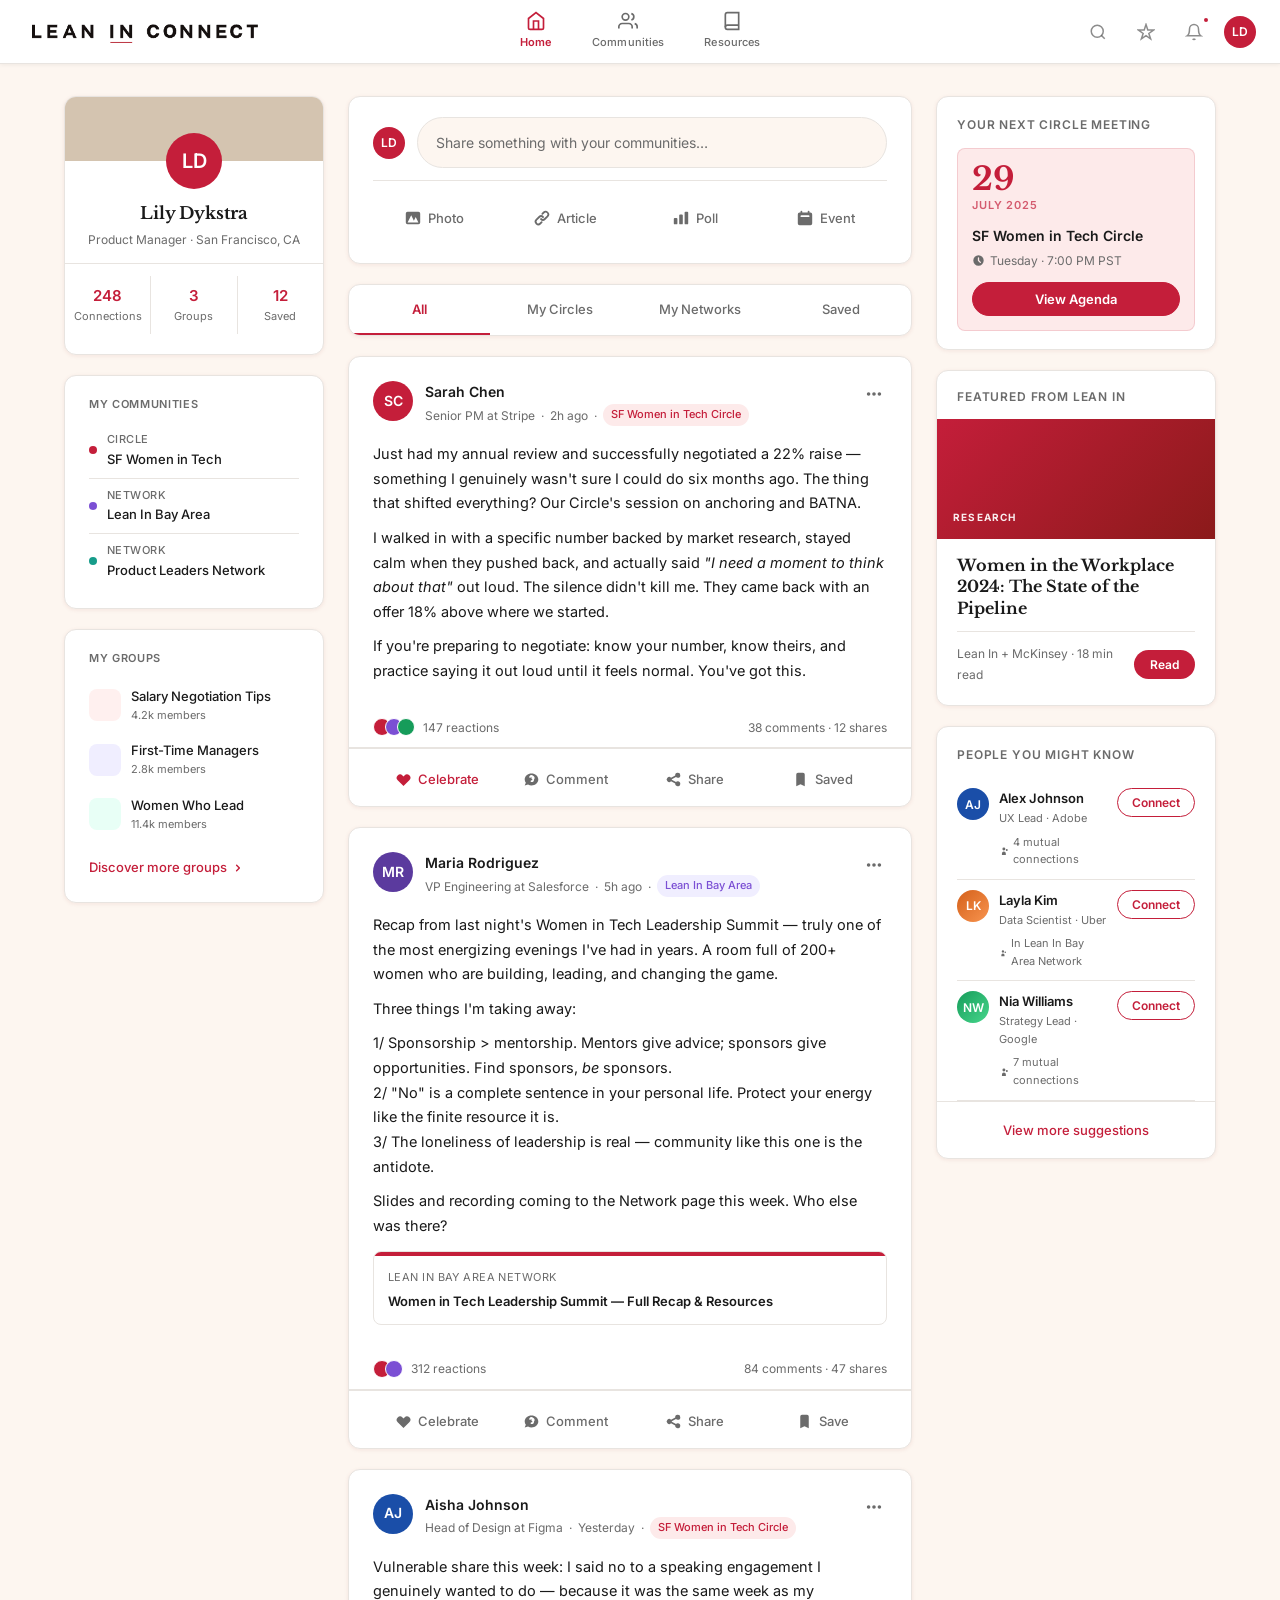
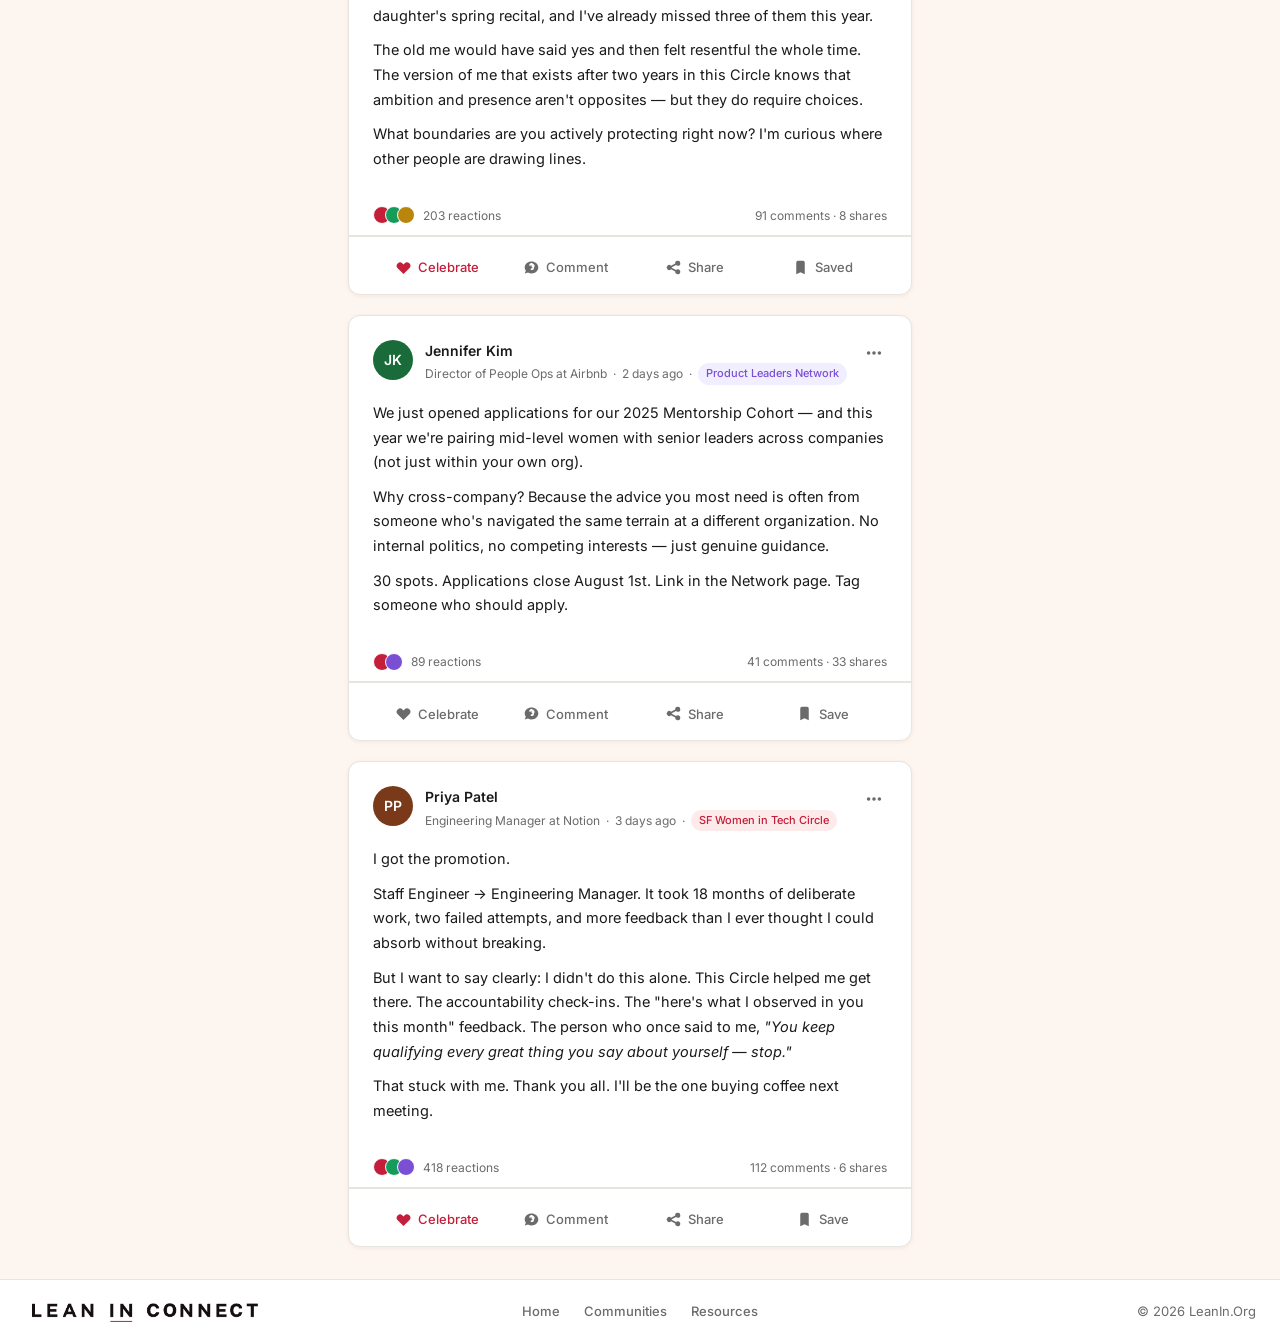
==== commit 491f4cce: "latest updates" ====
--- a/index.html
+++ b/index.html
@@ -11,13 +11,22 @@
 <!-- ── Top Nav ── -->
 <nav class="topnav" role="navigation" aria-label="Main navigation">
   <a href="index.html" class="nav-logo" aria-label="Lean In Connect home">
-    <img src="logo-lean-in.png" alt="Lean In" style="height: 28px; filter: brightness(0) invert(1);">
+    <img src="logo-lean-in.png" alt="Lean In" style="height: 32px; max-height: 32px; width: auto; display: block;">
   </a>
 
   <nav class="nav-links" aria-label="Primary">
-    <a href="explore.html" class="nav-link">Communities</a>
-    <a href="resources.html" class="nav-link">Resources</a>
-    <a href="explainer.html" class="nav-link">Guide</a>
+    <a href="index.html" class="nav-link active" aria-current="page">
+      <svg width="20" height="20" viewBox="0 0 24 24" fill="none" stroke="currentColor" stroke-width="2"><path d="M3 9l9-7 9 7v11a2 2 0 0 1-2 2H5a2 2 0 0 1-2-2z"/><polyline points="9 22 9 12 15 12 15 22"/></svg>
+      Home
+    </a>
+    <a href="explore.html" class="nav-link">
+      <svg width="20" height="20" viewBox="0 0 24 24" fill="none" stroke="currentColor" stroke-width="2"><path d="M17 21v-2a4 4 0 0 0-4-4H5a4 4 0 0 0-4 4v2"/><circle cx="9" cy="7" r="4"/><path d="M23 21v-2a4 4 0 0 0-3-3.87"/><path d="M16 3.13a4 4 0 0 1 0 7.75"/></svg>
+      Communities
+    </a>
+    <a href="resources.html" class="nav-link">
+      <svg width="20" height="20" viewBox="0 0 24 24" fill="none" stroke="currentColor" stroke-width="2"><path d="M4 19.5A2.5 2.5 0 0 1 6.5 17H20"/><path d="M6.5 2H20v20H6.5A2.5 2.5 0 0 1 4 19.5v-15A2.5 2.5 0 0 1 6.5 2z"/></svg>
+      Resources
+    </a>
   </nav>
 
   <div class="nav-right">
@@ -31,7 +40,7 @@
       <svg width="18" height="18" viewBox="0 0 24 24" fill="none" stroke="currentColor" stroke-width="2" aria-hidden="true"><path d="M18 8A6 6 0 0 0 6 8c0 7-3 9-3 9h18s-3-2-3-9"/><path d="M13.73 21a2 2 0 0 1-3.46 0"/></svg>
       <span class="nav-badge" aria-hidden="true"></span>
     </button>
-    <div class="avatar sm a-me" role="img" aria-label="Your profile">ME</div>
+    <div class="avatar sm a-me" role="img" aria-label="Your profile">LD</div>
   </div>
 </nav>
 
@@ -47,9 +56,9 @@
         <div class="profile-cover" aria-hidden="true"></div>
         <div class="profile-info">
           <div class="avatar-wrap">
-            <div class="avatar lg a-me" role="img" aria-label="Your profile photo">ME</div>
-          </div>
-          <div class="profile-name">Maya Evans</div>
+            <div class="avatar lg a-me" role="img" aria-label="Your profile photo">LD</div>
+          </div>
+          <div class="profile-name">Lily Dykstra</div>
           <div class="profile-title">Product Manager · San Francisco, CA</div>
           <div class="profile-stats">
             <a href="#" class="profile-stat">
@@ -147,7 +156,7 @@
       <!-- Post Composer -->
       <div class="composer" role="region" aria-label="Create a post">
         <div class="composer-row">
-          <div class="avatar sm a-me" aria-hidden="true">ME</div>
+          <div class="avatar sm a-me" aria-hidden="true">LD</div>
           <input
             class="composer-input"
             type="text"
@@ -635,15 +644,15 @@
 
 <!-- ── Footer ── -->
 <footer class="site-footer" role="contentinfo">
-  <div class="footer-logo">Lean In</div>
-  <div class="footer-links">
-    <a href="explore.html">Explore</a>
-    <a href="resources.html">Resources</a>
-    <a href="rationale.html">Design Notes</a>
-    <a href="#">Privacy</a>
-    <a href="#">Terms</a>
-  </div>
-  <p>© 2025 Lean In · Prototype redesign concept</p>
+  <a href="index.html" class="footer-logo-link">
+    <img src="logo-lean-in.png" alt="Lean In" style="height: 32px; width: auto;">
+  </a>
+  <nav class="footer-links" aria-label="Footer navigation">
+    <a href="index.html" class="footer-link">Home</a>
+    <a href="explore.html" class="footer-link">Communities</a>
+    <a href="resources.html" class="footer-link">Resources</a>
+  </nav>
+  <p class="footer-copy">© 2026 LeanIn.Org</p>
 </footer>
 
 <script>
@@ -703,6 +712,7 @@
     }
   });
 </script>
+<script src="nav-popups.js"></script>
 
 </body>
 </html>
--- a/style.css
+++ b/style.css
@@ -70,7 +70,7 @@
 .topnav {
   position: fixed;
   top: 0; left: 0; right: 0;
-  height: var(--nav-h);
+  height: 64px;
   background: var(--color-nav);
   border-bottom: 1px solid #E8E4E0;
   display: flex;
@@ -78,6 +78,7 @@
   justify-content: center;
   z-index: 100;
   box-shadow: 0 1px 4px rgba(0,0,0,0.06);
+  overflow: visible;
 }
 
 .nav-logo {
@@ -108,20 +109,59 @@
   display: flex;
   flex-direction: column;
   align-items: center;
-  gap: 2px;
-  padding: 8px 16px;
+  gap: 3px;
+  padding: 8px 18px;
   border-radius: var(--radius-sm);
-  color: rgba(26,26,26,0.55);
-  font-size: 13px;
+  color: #6B6B6B;
+  font-size: 11px;
   font-weight: 500;
   transition: color 0.15s, background 0.15s;
   text-decoration: none;
-}
-
-.nav-link svg { width: 20px; height: 20px; }
-
-.nav-link:hover { color: #1A1A1A; background: rgba(0,0,0,0.04); }
-.nav-link.active { color: #1A1A1A; font-weight: 600; }
+  letter-spacing: 0.01em;
+}
+
+.nav-link svg { width: 20px; height: 20px; flex-shrink: 0; }
+
+.nav-link:hover { color: #C41E3A; background: rgba(196,30,58,0.05); }
+.nav-link.active { color: #C41E3A; font-weight: 600; }
+
+/* Communities dropdown */
+.nav-dropdown-wrap { position: relative; }
+.nav-dropdown-btn {
+  background: none;
+  border: none;
+  cursor: pointer;
+  font-family: var(--font-sans);
+  line-height: inherit;
+}
+.nav-dropdown {
+  display: none;
+  position: absolute;
+  top: calc(100% + 6px);
+  left: 50%;
+  transform: translateX(-50%);
+  background: #fff;
+  border: 1px solid var(--border);
+  border-radius: var(--radius);
+  box-shadow: 0 4px 20px rgba(0,0,0,0.12);
+  min-width: 210px;
+  z-index: 200;
+  overflow: hidden;
+}
+.nav-dropdown-wrap:hover .nav-dropdown,
+.nav-dropdown-wrap.open .nav-dropdown { display: block; }
+.nav-dropdown-item {
+  display: block;
+  padding: 12px 18px;
+  font-size: 13px;
+  font-weight: 500;
+  color: #1A1A1A;
+  text-decoration: none;
+  transition: background 0.1s, color 0.1s;
+  border-bottom: 1px solid var(--border);
+}
+.nav-dropdown-item:last-child { border-bottom: none; }
+.nav-dropdown-item:hover { background: #FDEAEA; color: #C41E3A; }
 
 .nav-right {
   position: absolute;
@@ -213,6 +253,13 @@
   gap: 20px;
 }
 
+/* ── Main Feed Column ── */
+#main-content {
+  display: flex;
+  flex-direction: column;
+  gap: 20px;
+}
+
 /* ── Card ── */
 .card {
   background: var(--color-card);
@@ -498,7 +545,7 @@
   display: flex;
   align-items: flex-start;
   gap: 12px;
-  padding: 20px 20px 0;
+  padding: 24px 24px 0;
 }
 
 .post-author { flex: 1; min-width: 0; }
@@ -540,7 +587,7 @@
 .post-more:hover { background: var(--bg); }
 
 .post-body {
-  padding: 20px 20px 20px;
+  padding: 16px 24px 24px;
   font-size: 14.5px;
   line-height: 1.7;
   color: var(--text);
@@ -566,7 +613,7 @@
 .post-actions {
   display: flex;
   border-top: 1px solid var(--border);
-  padding: 12px 16px 8px;
+  padding: 12px 24px 8px;
 }
 
 .post-action {
@@ -590,7 +637,7 @@
   display: flex;
   align-items: center;
   justify-content: space-between;
-  padding: 10px 20px;
+  padding: 10px 24px;
   border-bottom: 1px solid var(--border);
   font-size: 12px;
   color: var(--gray);
@@ -1336,26 +1383,38 @@
 
 /* ── Footer ── */
 .site-footer {
-  background: var(--text);
-  color: rgba(255,255,255,0.6);
-  padding: 40px 24px;
-  text-align: center;
-  font-size: 13px;
-}
-.site-footer a { color: rgba(255,255,255,0.6); }
-.site-footer a:hover { color: var(--white); }
-.footer-logo {
-  font-family: var(--font-serif);
-  font-size: 1.4rem;
-  font-weight: 700;
-  color: var(--red);
-  margin-bottom: 12px;
-}
+  background: #FFFFFF;
+  border-top: 1px solid #E8E4E0;
+  height: 64px;
+  display: flex;
+  align-items: center;
+  justify-content: space-between;
+  padding: 0 24px;
+  position: relative;
+  font-size: 13px;
+}
+.footer-logo-link { display: flex; align-items: center; flex-shrink: 0; }
 .footer-links {
-  display: flex;
-  justify-content: center;
+  position: absolute;
+  left: 50%;
+  transform: translateX(-50%);
+  display: flex;
+  align-items: center;
   gap: 24px;
-  margin-bottom: 16px;
+}
+.footer-link {
+  font-size: 13px;
+  font-weight: 500;
+  color: #6B6B6B;
+  text-decoration: none;
+  transition: color 0.15s;
+}
+.footer-link:hover { color: #1A1A1A; }
+.footer-copy {
+  font-size: 13px;
+  color: #6B6B6B;
+  margin: 0;
+  flex-shrink: 0;
 }
 
 /* ── Utility ── */
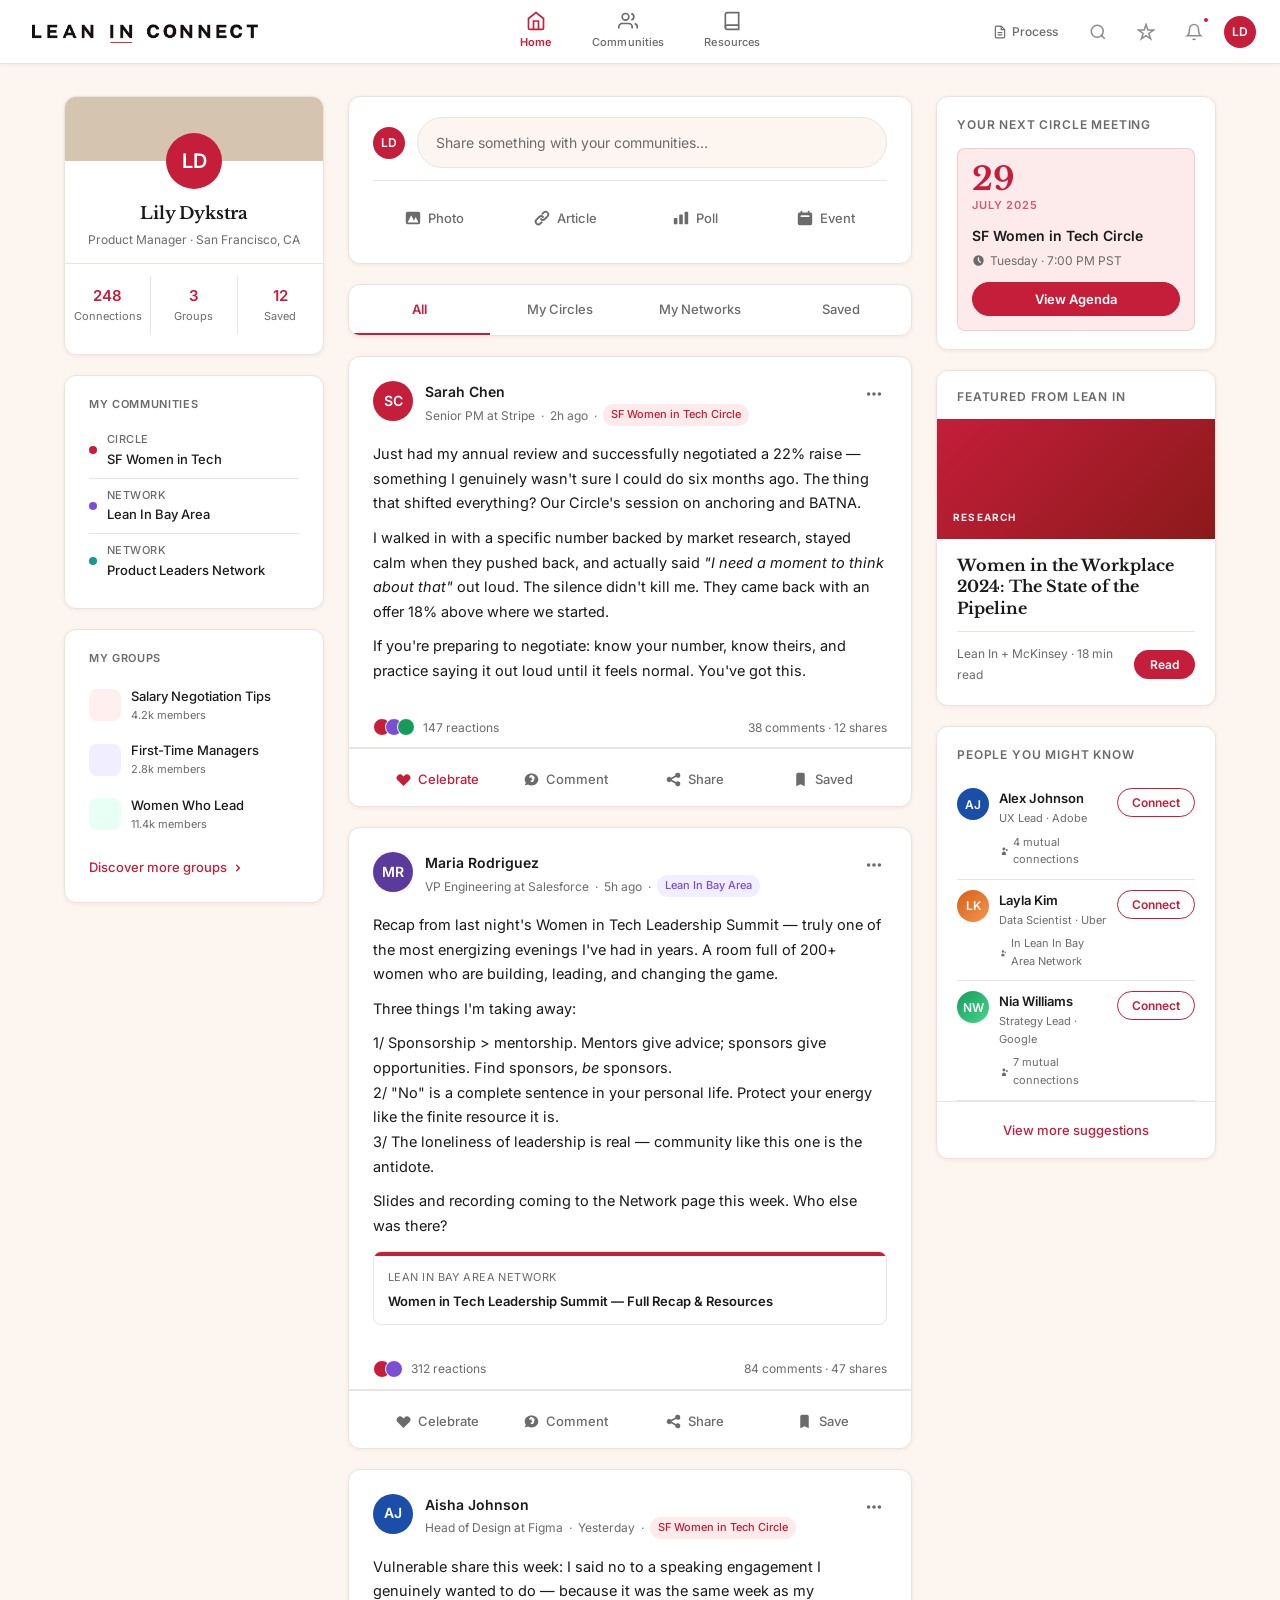
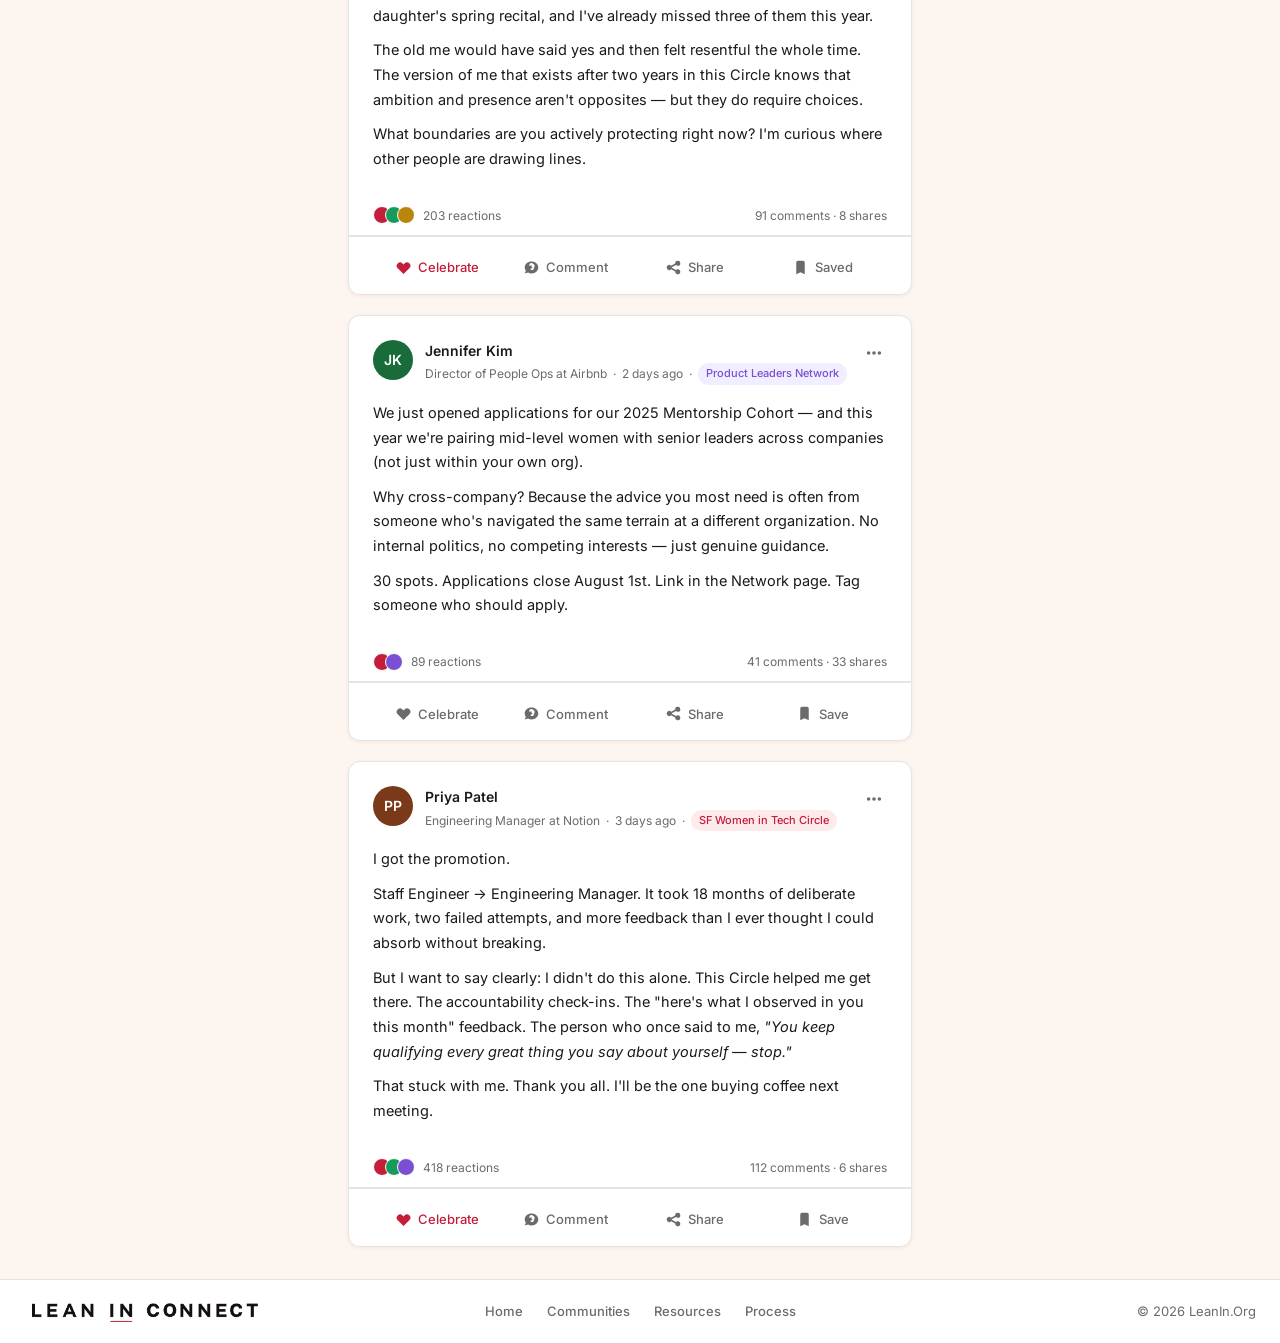
==== commit b175f899: "latest updates" ====
--- a/index.html
+++ b/index.html
@@ -30,6 +30,10 @@
   </nav>
 
   <div class="nav-right">
+    <a href="rationale.html" class="nav-process-link">
+      <svg viewBox="0 0 24 24" fill="none" stroke="currentColor" stroke-width="2" aria-hidden="true"><path d="M14 2H6a2 2 0 0 0-2 2v16a2 2 0 0 0 2 2h12a2 2 0 0 0 2-2V8z"/><polyline points="14 2 14 8 20 8"/><line x1="16" y1="13" x2="8" y2="13"/><line x1="16" y1="17" x2="8" y2="17"/></svg>
+      Process
+    </a>
     <button class="nav-icon-btn" aria-label="Search">
       <svg width="18" height="18" viewBox="0 0 24 24" fill="none" stroke="currentColor" stroke-width="2" aria-hidden="true"><circle cx="11" cy="11" r="8"/><path d="m21 21-4.35-4.35"/></svg>
     </button>
@@ -651,6 +655,7 @@
     <a href="index.html" class="footer-link">Home</a>
     <a href="explore.html" class="footer-link">Communities</a>
     <a href="resources.html" class="footer-link">Resources</a>
+    <a href="rationale.html" class="footer-link">Process</a>
   </nav>
   <p class="footer-copy">© 2026 LeanIn.Org</p>
 </footer>
--- a/style.css
+++ b/style.css
@@ -191,6 +191,23 @@
 .nav-search input::placeholder { color: rgba(26,26,26,0.4); }
 .nav-search svg { width: 15px; height: 15px; flex-shrink: 0; }
 
+.nav-process-link {
+  display: flex;
+  align-items: center;
+  gap: 5px;
+  font-size: 12px;
+  font-weight: 500;
+  color: #6B6B6B;
+  text-decoration: none;
+  padding: 6px 10px;
+  border-radius: 6px;
+  transition: color 0.15s, background 0.15s;
+  white-space: nowrap;
+}
+.nav-process-link svg { width: 14px; height: 14px; flex-shrink: 0; }
+.nav-process-link:hover { color: #1A1A1A; background: rgba(0,0,0,0.04); }
+.nav-process-link.active { color: #C41E3A; }
+
 .nav-icon-btn {
   width: 36px; height: 36px;
   border-radius: 50%;
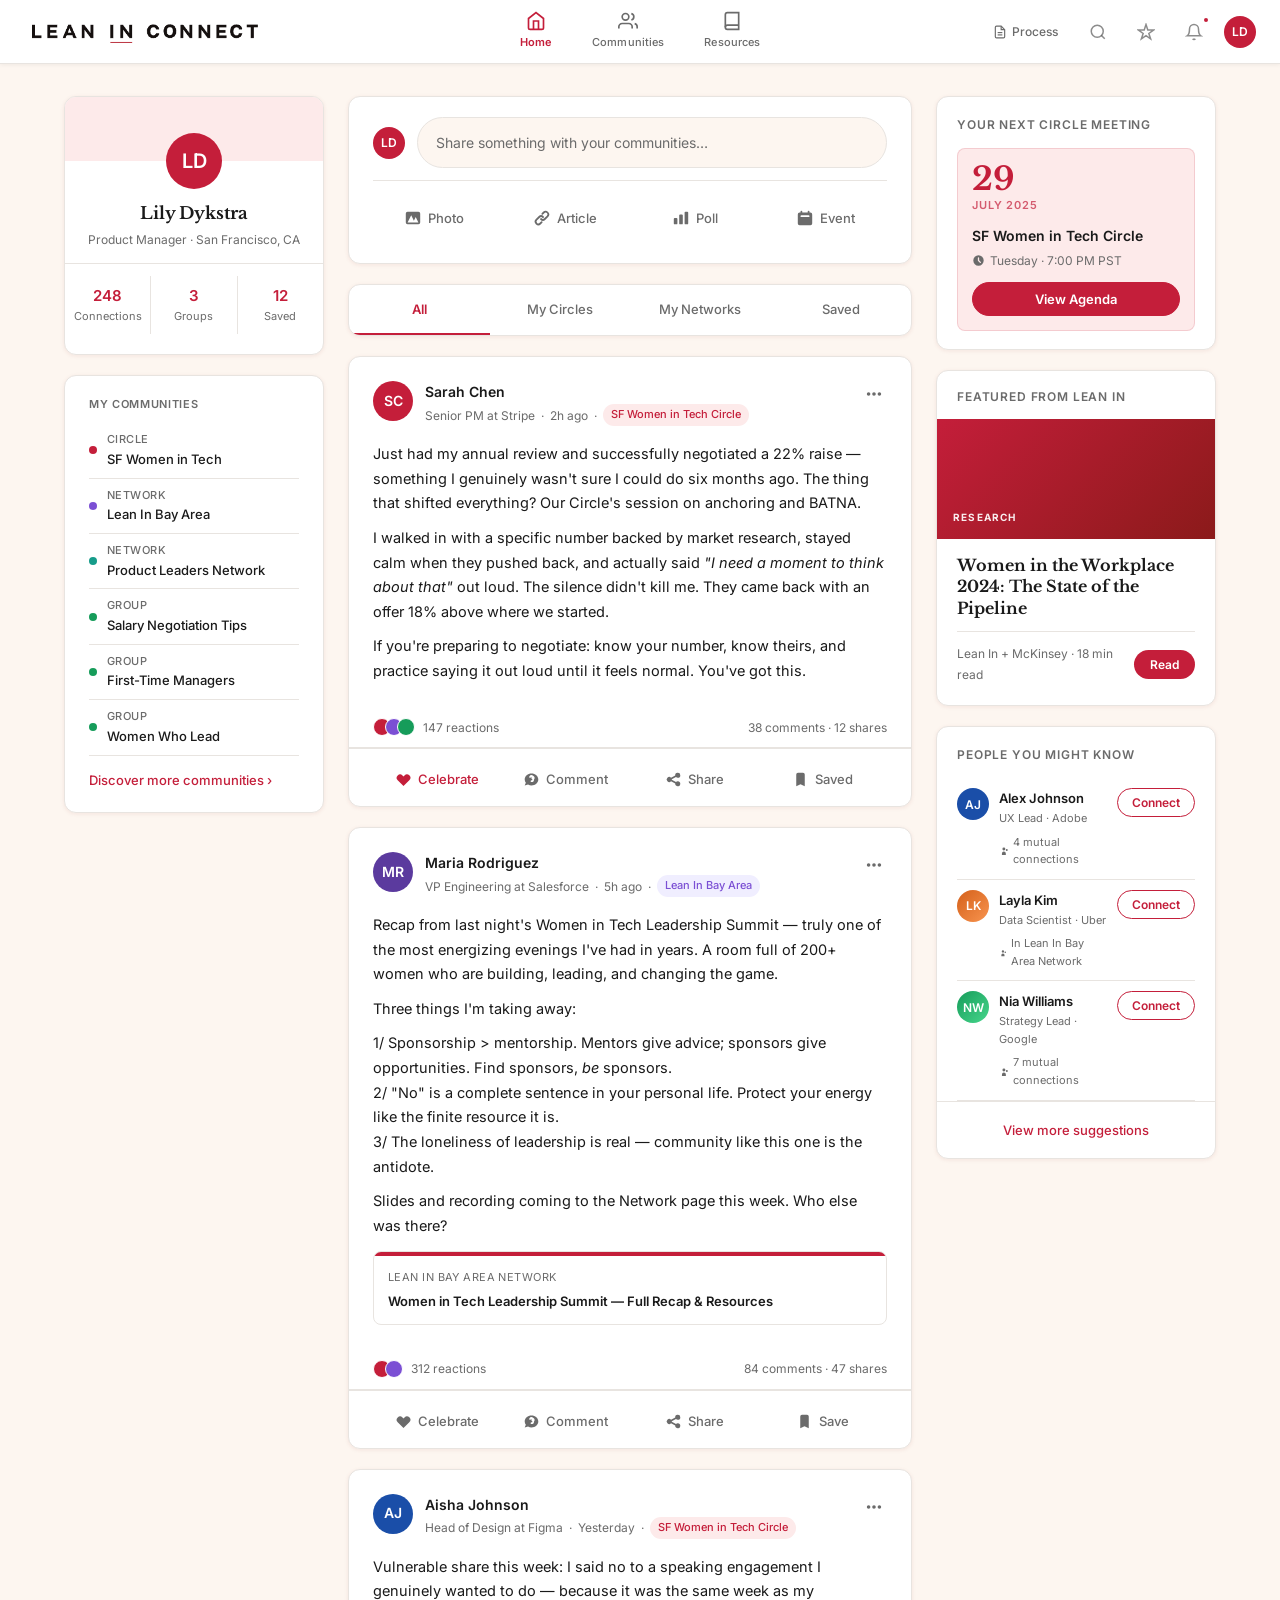
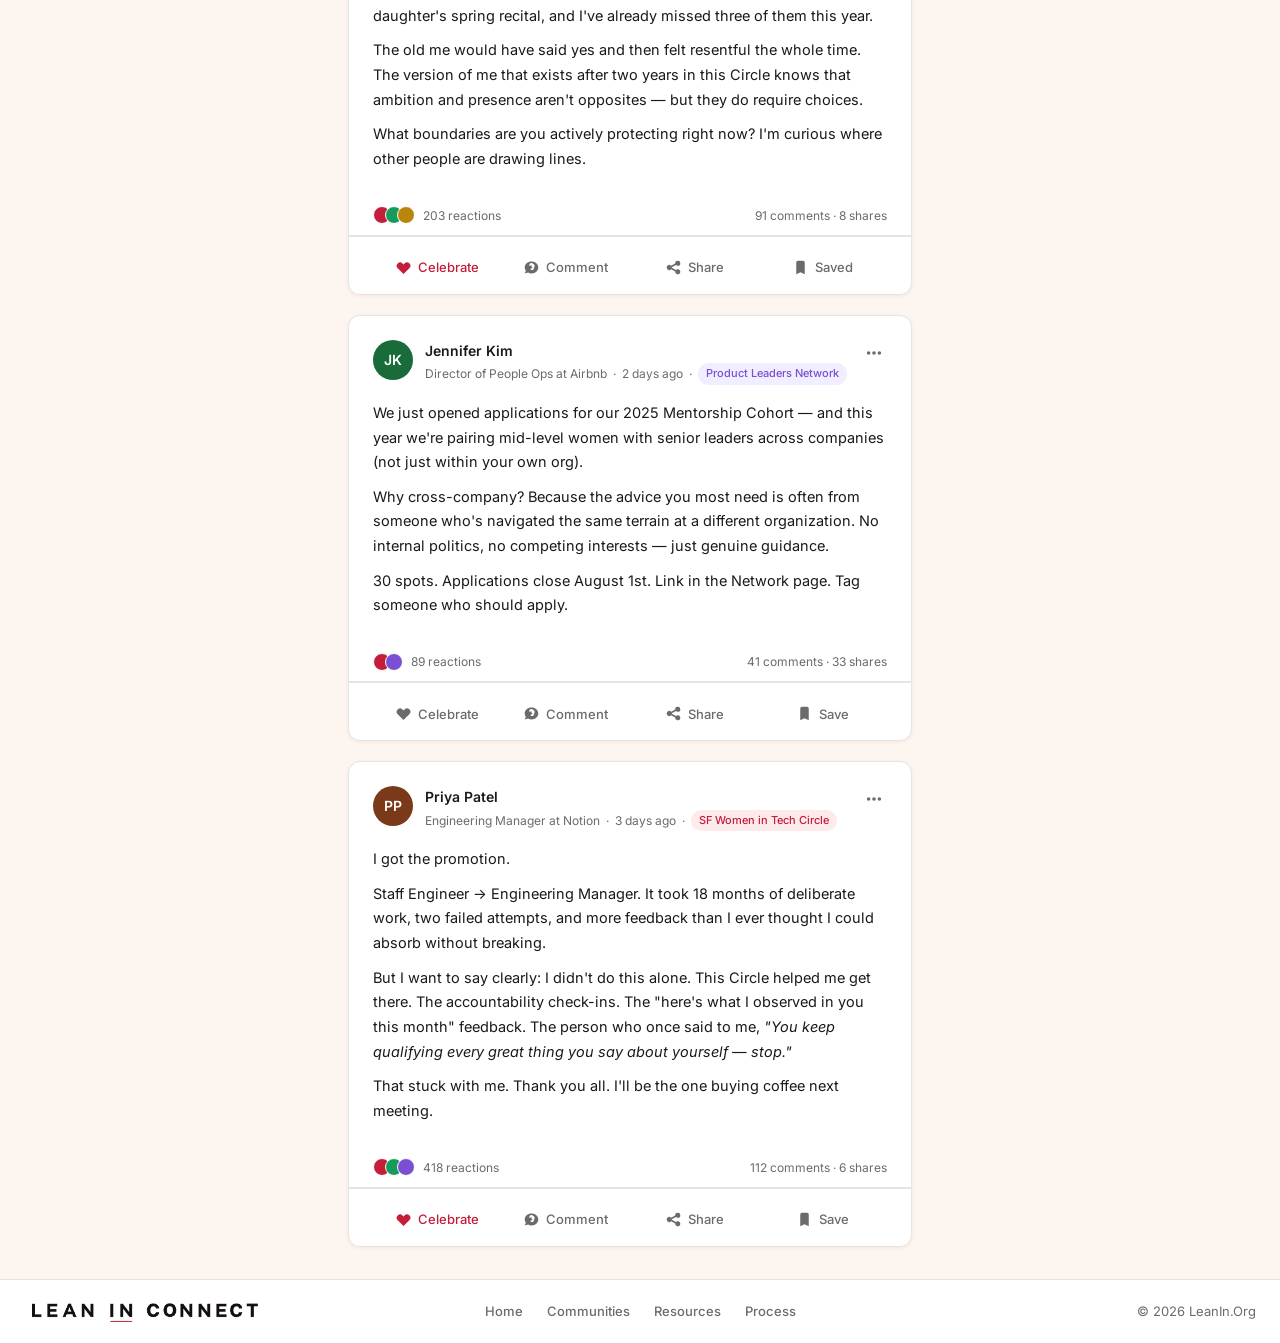
==== commit f4b48e79: "latest updates" ====
--- a/index.html
+++ b/index.html
@@ -30,6 +30,7 @@
   </nav>
 
   <div class="nav-right">
+    <button class="hamburger-menu" onclick="toggleMobileMenu()" aria-label="Menu"><svg width="20" height="20" viewBox="0 0 24 24" fill="none" stroke="currentColor" stroke-width="2"><line x1="3" y1="6" x2="21" y2="6"/><line x1="3" y1="12" x2="21" y2="12"/><line x1="3" y1="18" x2="21" y2="18"/></svg></button>
     <a href="rationale.html" class="nav-process-link">
       <svg viewBox="0 0 24 24" fill="none" stroke="currentColor" stroke-width="2" aria-hidden="true"><path d="M14 2H6a2 2 0 0 0-2 2v16a2 2 0 0 0 2 2h12a2 2 0 0 0 2-2V8z"/><polyline points="14 2 14 8 20 8"/><line x1="16" y1="13" x2="8" y2="13"/><line x1="16" y1="17" x2="8" y2="17"/></svg>
       Process
@@ -48,6 +49,18 @@
   </div>
 </nav>
 
+<div class="mobile-nav-menu" id="mobile-nav-menu">
+  <a href="index.html" class="active">Home</a>
+  <a href="explore.html">Communities</a>
+  <a href="resources.html">Resources</a>
+  <a href="rationale.html">Process</a>
+</div>
+<script>
+  function toggleMobileMenu() {
+    document.querySelector('.mobile-nav-menu').classList.toggle('open');
+  }
+</script>
+
 <!-- ── Page Body ── -->
 <div class="page-body">
   <div class="three-col">
@@ -109,45 +122,33 @@
               <div class="membership-item-name">Product Leaders Network</div>
             </div>
           </a>
-        </div>
-      </div>
-
-      <!-- My Groups -->
-      <div class="card">
-        <div class="groups-section">
-          <div class="membership-label">My Groups</div>
-
-          <a href="#" class="group-item">
-            <div class="group-icon" style="background: #FFF0EF;"></div>
-            <div class="group-info">
-              <div class="group-name">Salary Negotiation Tips</div>
-              <div class="group-count">4.2k members</div>
+
+          <a href="explore.html" class="membership-item">
+            <div class="membership-dot dot-green"></div>
+            <div class="membership-item-info">
+              <div class="membership-item-type">Group</div>
+              <div class="membership-item-name">Salary Negotiation Tips</div>
             </div>
           </a>
 
-          <a href="#" class="group-item">
-            <div class="group-icon" style="background: #F0EEFF;"></div>
-            <div class="group-info">
-              <div class="group-name">First-Time Managers</div>
-              <div class="group-count">2.8k members</div>
+          <a href="explore.html" class="membership-item">
+            <div class="membership-dot dot-green"></div>
+            <div class="membership-item-info">
+              <div class="membership-item-type">Group</div>
+              <div class="membership-item-name">First-Time Managers</div>
             </div>
           </a>
 
-          <a href="#" class="group-item">
-            <div class="group-icon" style="background: #E8FFF6;"></div>
-            <div class="group-info">
-              <div class="group-name">Women Who Lead</div>
-              <div class="group-count">11.4k members</div>
+          <a href="explore.html" class="membership-item">
+            <div class="membership-dot dot-green"></div>
+            <div class="membership-item-info">
+              <div class="membership-item-type">Group</div>
+              <div class="membership-item-name">Women Who Lead</div>
             </div>
           </a>
 
           <div style="margin-top: 12px;">
-            <a href="#" class="sidebar-link">
-              Discover more groups
-              <svg xmlns="http://www.w3.org/2000/svg" width="14" height="14" viewBox="0 0 20 20" fill="currentColor" aria-hidden="true">
-                <path fill-rule="evenodd" d="M7.293 14.707a1 1 0 010-1.414L10.586 10 7.293 6.707a1 1 0 011.414-1.414l4 4a1 1 0 010 1.414l-4 4a1 1 0 01-1.414 0z" clip-rule="evenodd"/>
-              </svg>
-            </a>
+            <a href="explore.html" style="font-size: 13px; font-weight: 500; color: #C41E3A; text-decoration: none;">Discover more communities ›</a>
           </div>
         </div>
       </div>
--- a/style.css
+++ b/style.css
@@ -70,7 +70,7 @@
 .topnav {
   position: fixed;
   top: 0; left: 0; right: 0;
-  height: 64px;
+  height: var(--nav-h);
   background: var(--color-nav);
   border-bottom: 1px solid #E8E4E0;
   display: flex;
@@ -284,6 +284,11 @@
   border-radius: var(--radius);
   overflow: hidden;
   box-shadow: var(--shadow-sm);
+  transition: transform 0.2s ease, box-shadow 0.2s ease;
+}
+.card:hover {
+  transform: translateY(-2px);
+  box-shadow: 0 6px 20px rgba(0,0,0,0.1);
 }
 
 .card-section {
@@ -308,7 +313,7 @@
 /* ── Left Sidebar: Profile Card ── */
 .profile-card .profile-cover {
   height: 64px;
-  background: #D4C4B0;
+  background: #FDEAEA;
 }
 
 .profile-card .profile-info {
@@ -398,6 +403,7 @@
 .dot-red { background: var(--red); }
 .dot-purple { background: #7B4FD4; }
 .dot-teal { background: #169C8A; }
+.dot-green { background: #169C5A; }
 
 .membership-item-info {}
 .membership-item-type {
@@ -554,9 +560,9 @@
   border: 1px solid var(--border);
   border-radius: var(--radius);
   box-shadow: var(--shadow-sm);
-  transition: box-shadow 0.2s, transform 0.2s;
-}
-.post-card:hover { box-shadow: var(--shadow-md); }
+  transition: box-shadow 0.2s ease, transform 0.2s ease;
+}
+.post-card:hover { box-shadow: 0 6px 20px rgba(0,0,0,0.1); transform: translateY(-2px); }
 
 .post-header {
   display: flex;
@@ -730,7 +736,7 @@
   border-radius: var(--radius-pill);
   font-size: 13px;
   font-weight: 600;
-  transition: all 0.15s;
+  transition: all 0.2s ease;
   font-family: var(--font-sans);
 }
 .btn-primary {
@@ -745,7 +751,7 @@
   color: var(--red);
   border: 1.5px solid var(--red);
 }
-.btn-outline:hover { background: var(--red-light); }
+.btn-outline:hover { background: var(--red-light); transform: scale(1.02); }
 
 .btn-ghost {
   background: transparent;
@@ -1402,13 +1408,13 @@
 .site-footer {
   background: #FFFFFF;
   border-top: 1px solid #E8E4E0;
-  height: 64px;
   display: flex;
   align-items: center;
   justify-content: space-between;
   padding: 0 24px;
   position: relative;
   font-size: 13px;
+  min-height: 64px;
 }
 .footer-logo-link { display: flex; align-items: center; flex-shrink: 0; }
 .footer-links {
@@ -1432,6 +1438,44 @@
   color: #6B6B6B;
   margin: 0;
   flex-shrink: 0;
+}
+
+@media (max-width: 1024px) {
+  .site-footer {
+    flex-wrap: wrap;
+    justify-content: space-between;
+    align-items: center;
+    padding: 16px 24px;
+    gap: 12px;
+  }
+  .footer-links {
+    position: static;
+    transform: none;
+    order: 3;
+    width: 100%;
+    justify-content: center;
+  }
+  .footer-logo-link { order: 1; }
+  .footer-copy { order: 2; }
+}
+
+@media (max-width: 768px) {
+  .site-footer {
+    flex-direction: column;
+    align-items: center;
+    justify-content: center;
+    padding: 24px 16px;
+    gap: 16px;
+    text-align: center;
+  }
+  .footer-logo-link { order: 1; }
+  .footer-links {
+    order: 2;
+    flex-direction: column;
+    gap: 12px;
+    width: auto;
+  }
+  .footer-copy { order: 3; padding-bottom: 0; margin-bottom: 0; }
 }
 
 /* ── Utility ── */
@@ -1462,26 +1506,114 @@
 .empty-state .empty-icon { font-size: 40px; margin-bottom: 12px; }
 .empty-state p { font-size: 14px; }
 
+/* ── Hamburger Button ── */
+.hamburger-menu {
+  display: none;
+  align-items: center;
+  justify-content: center;
+  width: 24px;
+  height: 24px;
+  padding: 0;
+  margin: 0;
+  background: none;
+  border: none;
+  cursor: pointer;
+  color: rgba(26,26,26,0.6);
+  transition: color 0.15s;
+}
+.hamburger-menu:hover { color: #1A1A1A; }
+.hamburger-menu svg { display: block; }
+
+/* ── Mobile Nav Drawer ── */
+.mobile-nav {
+  display: none;
+  position: fixed;
+  top: var(--nav-h); left: 0; right: 0;
+  background: var(--color-nav);
+  border-bottom: 1px solid var(--border);
+  box-shadow: 0 4px 20px rgba(0,0,0,0.10);
+  z-index: 99;
+  padding: 8px 0;
+  flex-direction: column;
+}
+.mobile-nav.open { display: flex; }
+.mobile-nav-link {
+  display: flex;
+  align-items: center;
+  gap: 12px;
+  padding: 14px 24px;
+  font-size: 15px;
+  font-weight: 500;
+  color: #6B6B6B;
+  text-decoration: none;
+  transition: color 0.15s, background 0.15s;
+}
+.mobile-nav-link:hover { color: var(--red); background: rgba(196,30,58,0.05); }
+.mobile-nav-link.active { color: var(--red); font-weight: 600; }
+.mobile-nav-link svg { width: 20px; height: 20px; }
+
+/* ── Mobile Nav Menu (hamburger dropdown) ── */
+.mobile-nav-menu {
+  display: none;
+  position: fixed;
+  top: var(--nav-h);
+  left: 0;
+  right: 0;
+  background: var(--color-nav);
+  border-bottom: 1px solid var(--border);
+  box-shadow: 0 4px 20px rgba(0,0,0,0.10);
+  z-index: 99;
+  padding: 8px 0;
+}
+.mobile-nav-menu.open { display: block; }
+.mobile-nav-menu a {
+  display: block;
+  padding: 14px 24px;
+  font-size: 15px;
+  font-weight: 500;
+  color: #6B6B6B;
+  text-decoration: none;
+  transition: color 0.15s, background 0.15s;
+}
+.mobile-nav-menu a:hover { color: var(--red); background: rgba(196,30,58,0.05); }
+.mobile-nav-menu a.active { color: var(--red); font-weight: 600; }
+
 /* ── Responsive ── */
-@media (max-width: 1080px) {
+
+/* Tablet: two-column layout — feed + right sidebar */
+@media (max-width: 1024px) {
   .three-col {
-    grid-template-columns: var(--sidebar-w) 1fr;
+    grid-template-columns: 1fr var(--right-w);
   }
-  .sidebar-right { display: none; }
-}
-
+  .sidebar-left { display: none; }
+}
+
+/* Mobile: single column */
 @media (max-width: 768px) {
   :root { --nav-h: 56px; }
 
   .three-col {
     grid-template-columns: 1fr;
-    padding: 20px 16px;
+    padding: 16px;
     gap: 16px;
   }
   .sidebar-left { display: none; }
-
+  .sidebar-right { display: flex; }
+
+  .topnav { height: var(--nav-h); }
   .nav-links { display: none; }
-  .nav-search { display: none; }
+  .hamburger-menu { display: flex; align-items: center; }
+  .nav-process-link { display: none; }
+  .nav-icon-btn[aria-label="Assistant"] { display: none; }
+  .nav-logo img { height: 24px !important; max-height: 24px !important; }
+  .nav-logo-text { display: none; }
+  .nav-right { display: flex; align-items: center; gap: 12px; }
+
+  .composer-actions { display: none; }
+  .composer { padding: 16px; }
+
+  .resources-grid { grid-template-columns: 1fr; }
+  .featured-resource { grid-template-columns: 1fr; }
 
   .concept-block {
     grid-template-columns: 1fr;
@@ -1489,15 +1621,22 @@
   }
   .concept-block.reverse { direction: ltr; }
 
-  .featured-resource {
-    grid-template-columns: 1fr;
+  .page-hero h1 { font-size: 1.75rem; }
+
+  .post-header { padding: 20px 20px 0; }
+  .post-body { padding: 16px 20px 20px; }
+
+  .post-badge {
+    font-size: 11px;
+    padding: 3px 8px;
+    white-space: nowrap;
+    max-width: 140px;
+    overflow: hidden;
+    text-overflow: ellipsis;
   }
-
-  .page-hero h1 { font-size: 1.75rem; }
 }
 
 @media (max-width: 480px) {
-  .resources-grid { grid-template-columns: 1fr; }
   .comparison-table { display: block; overflow-x: auto; }
 }
 
